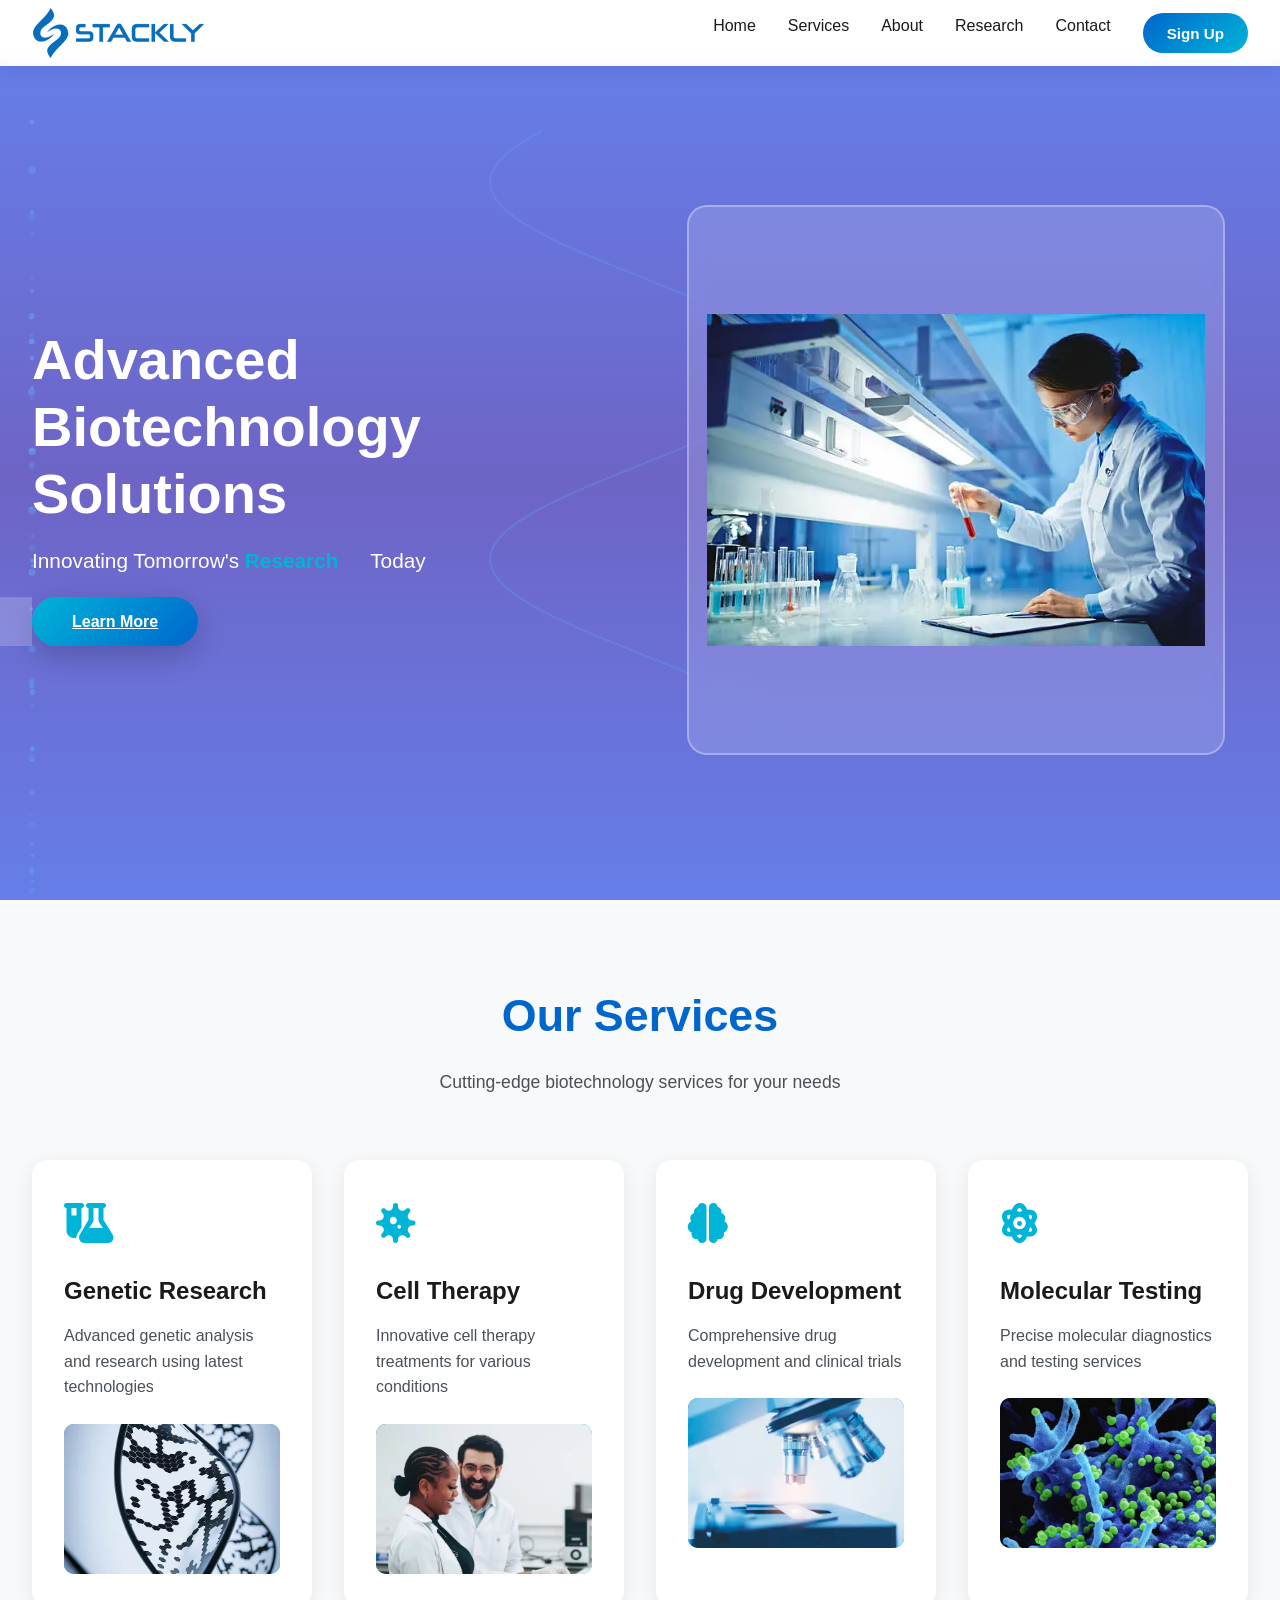
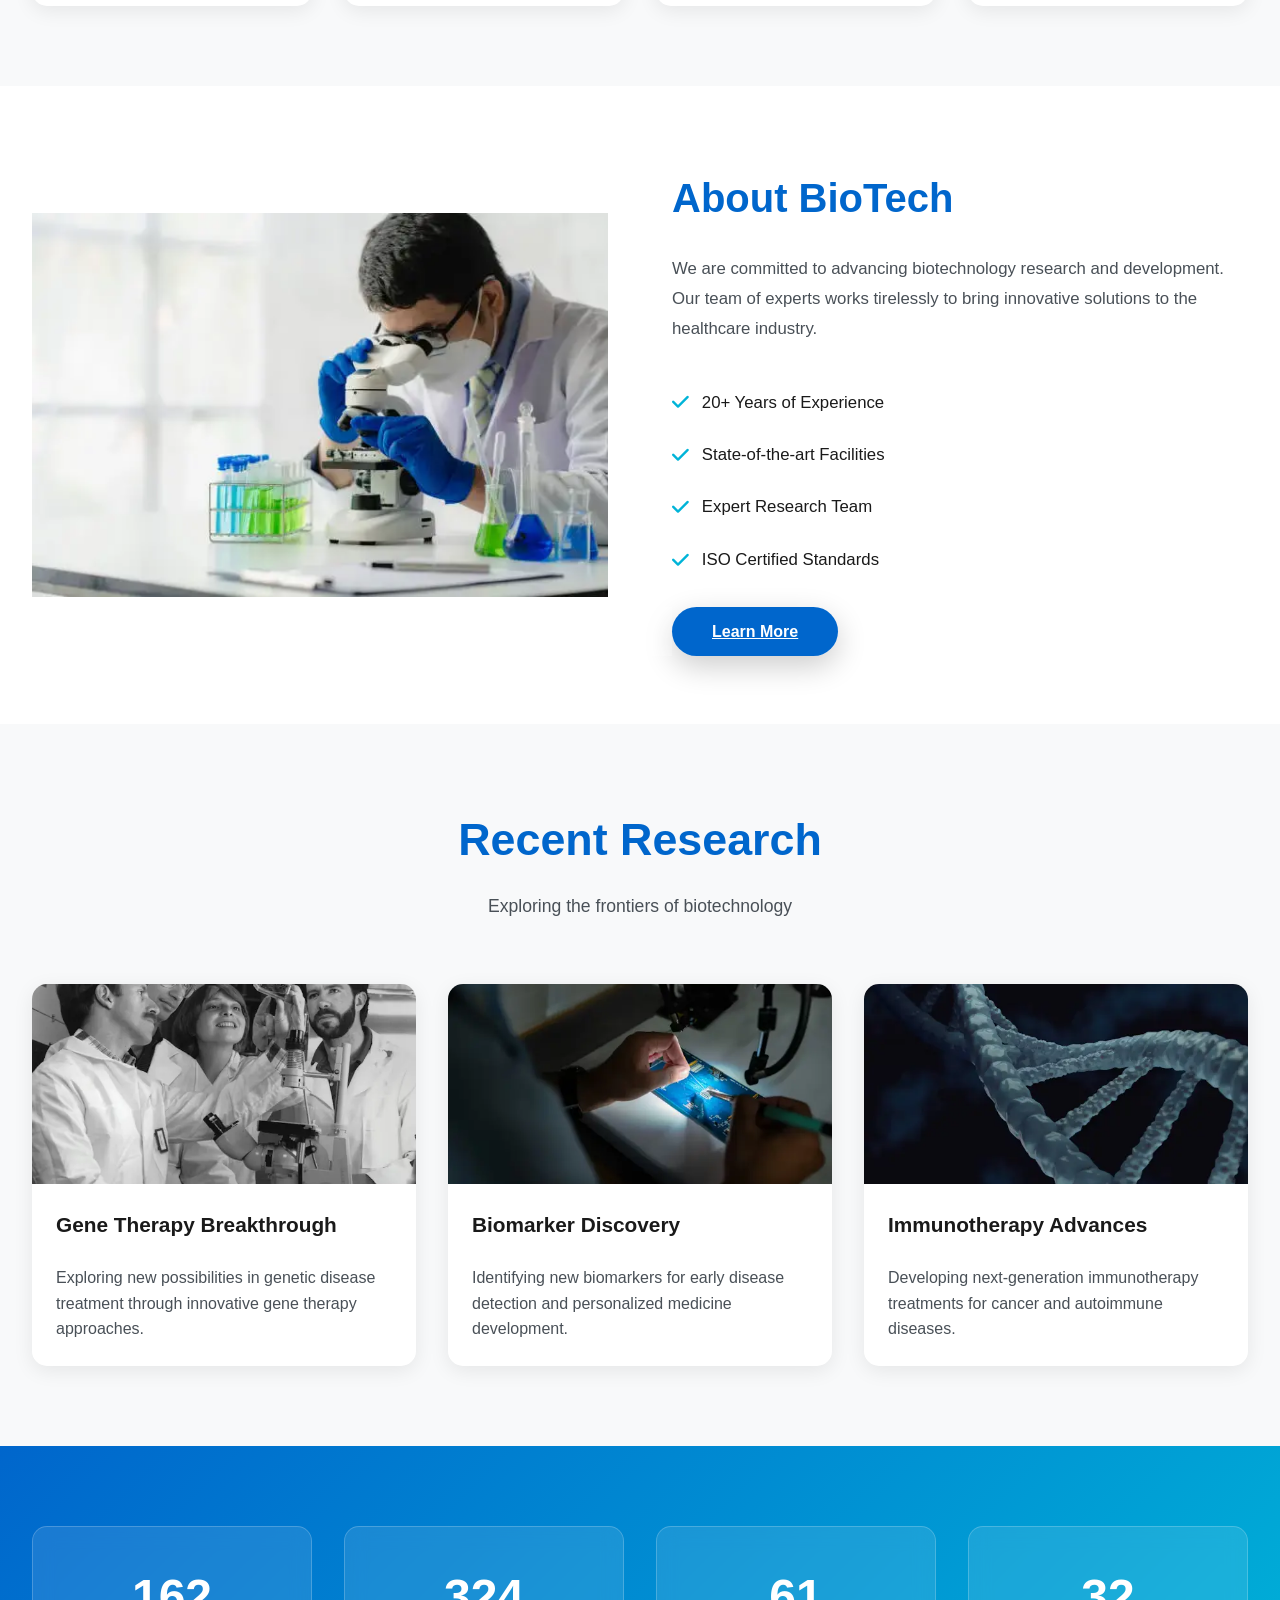
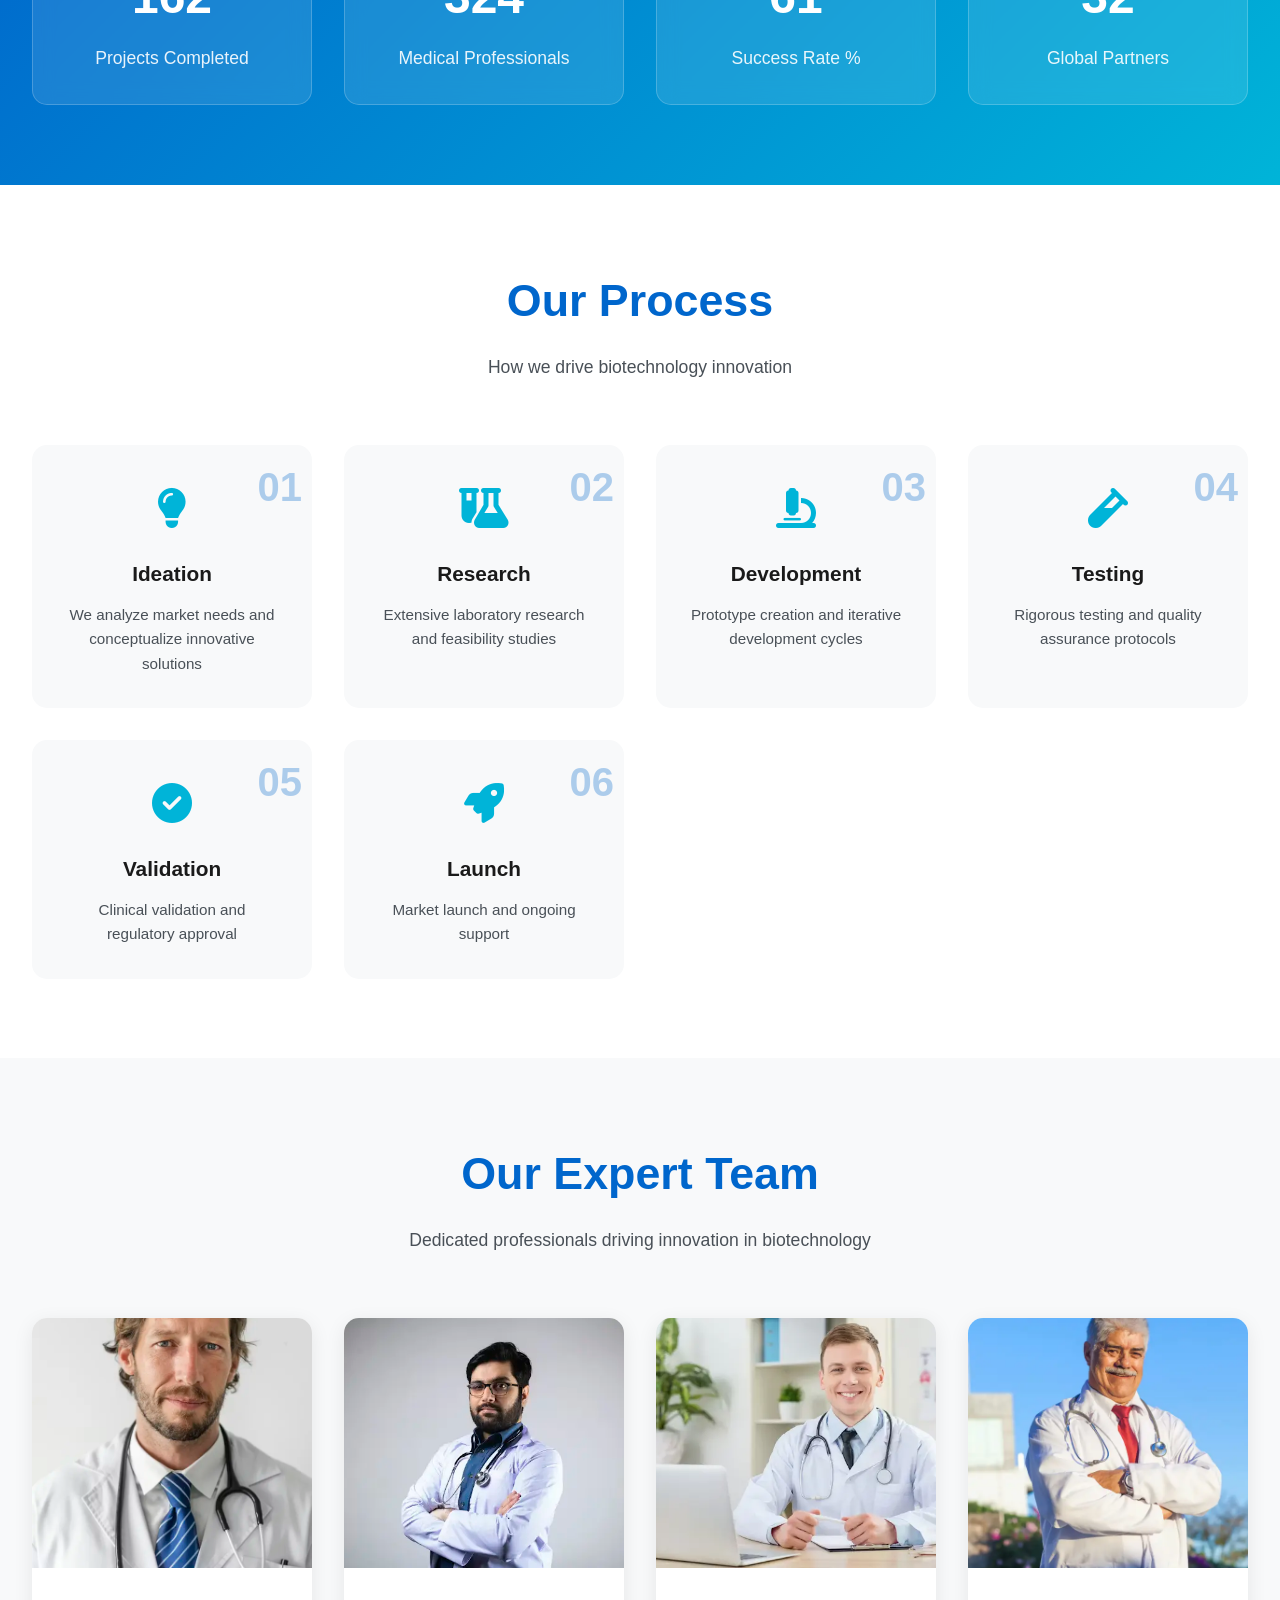
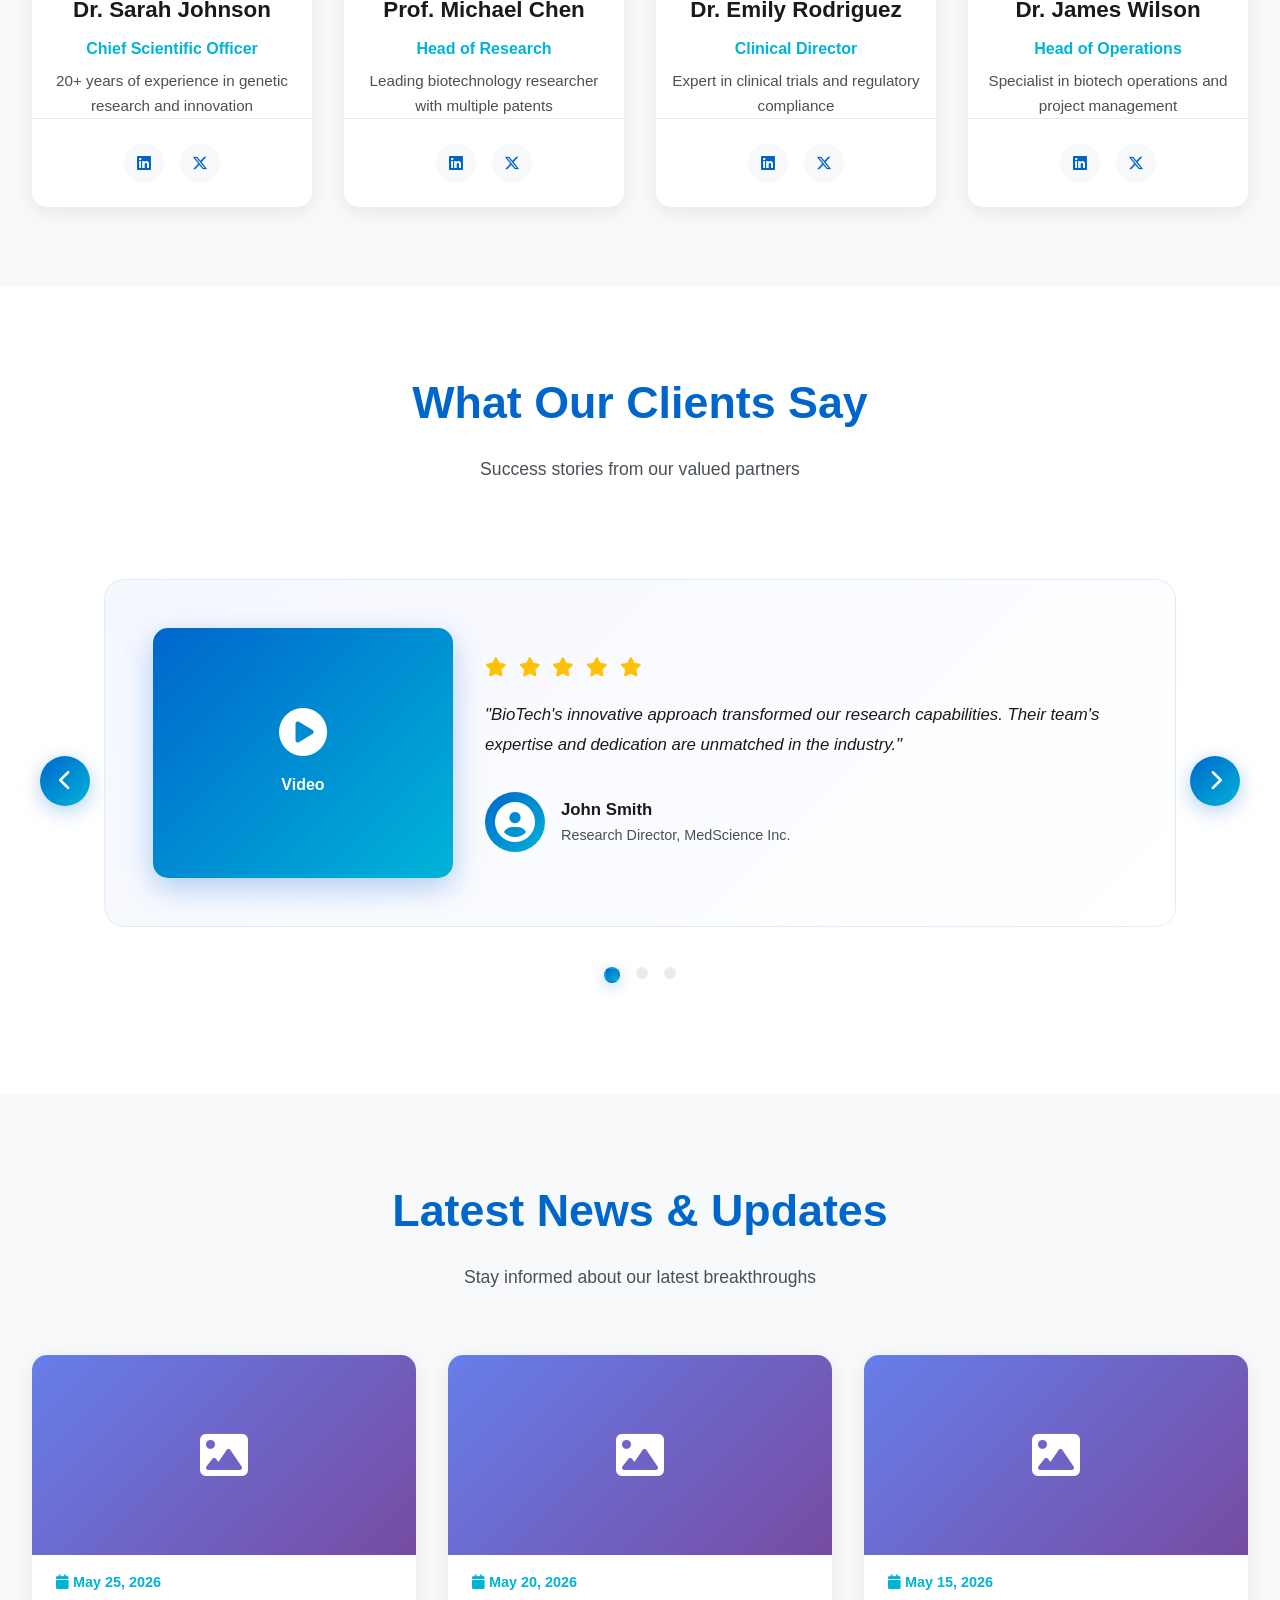
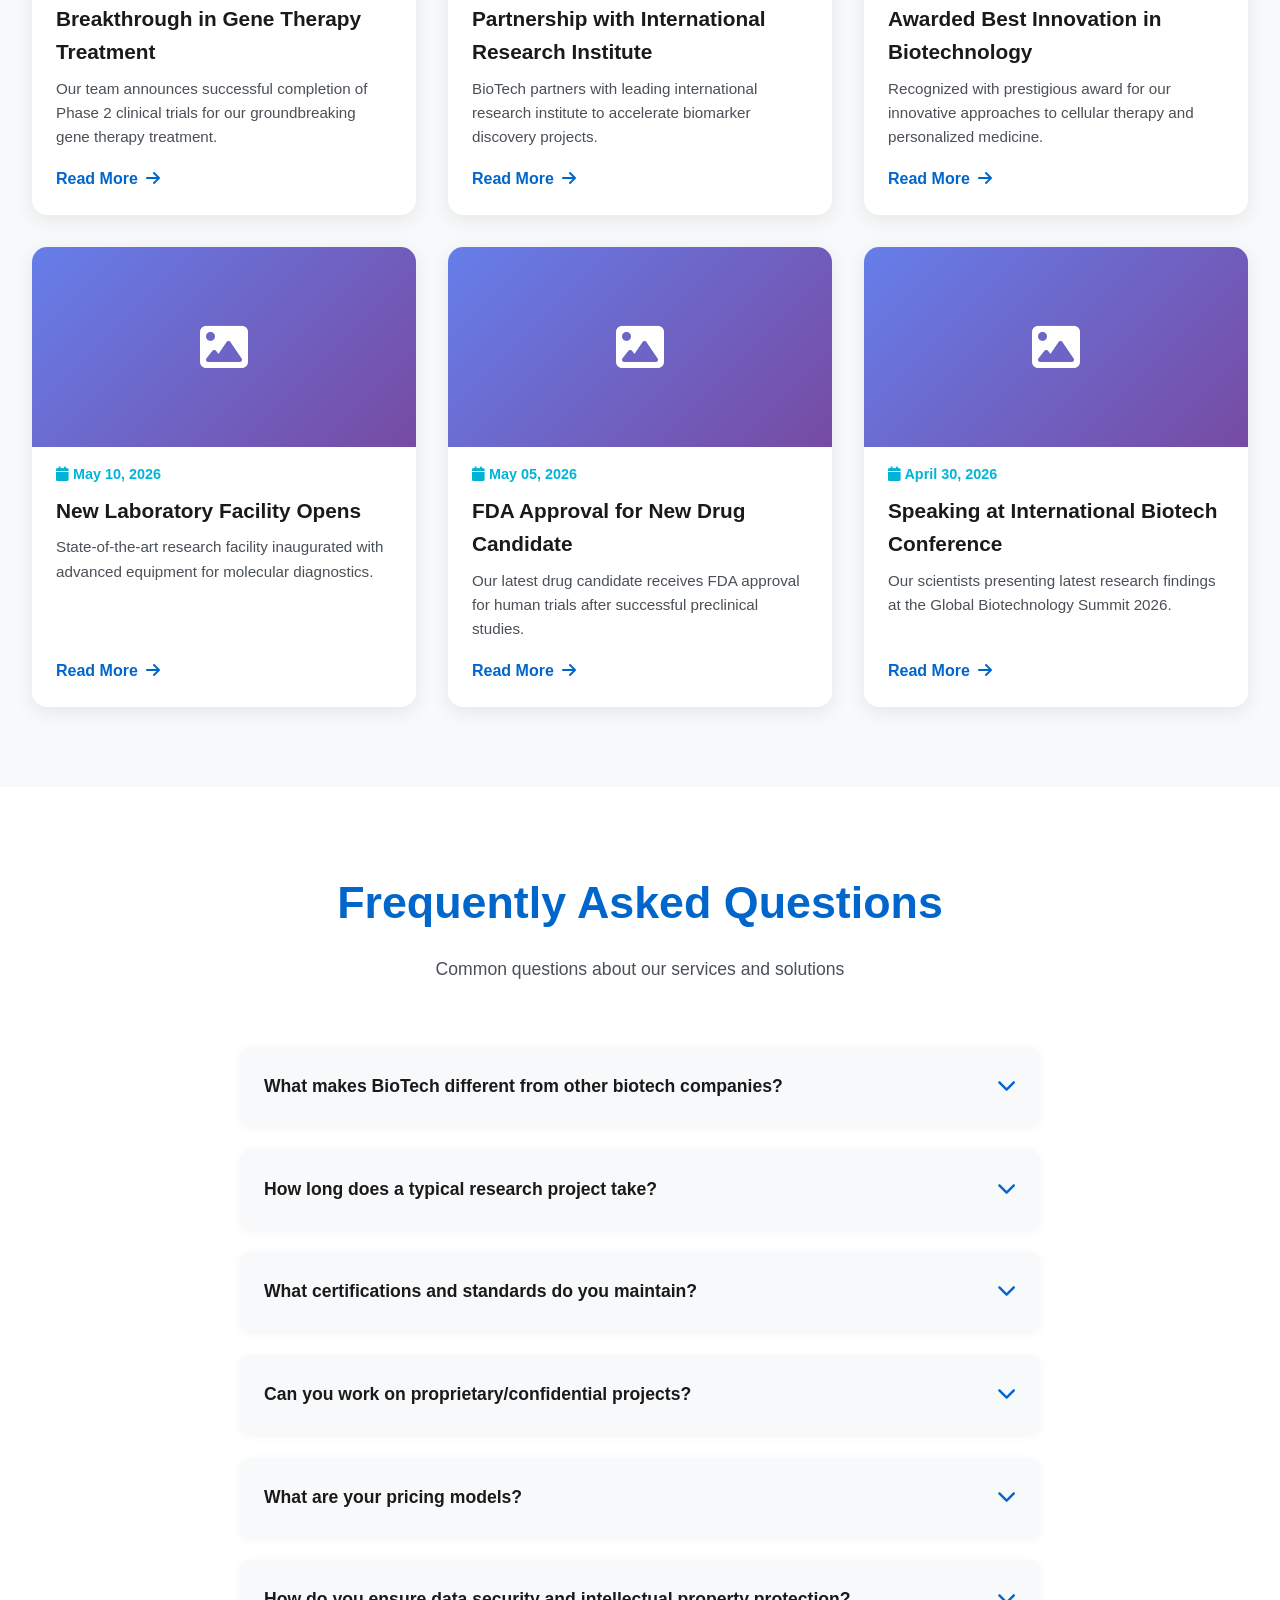
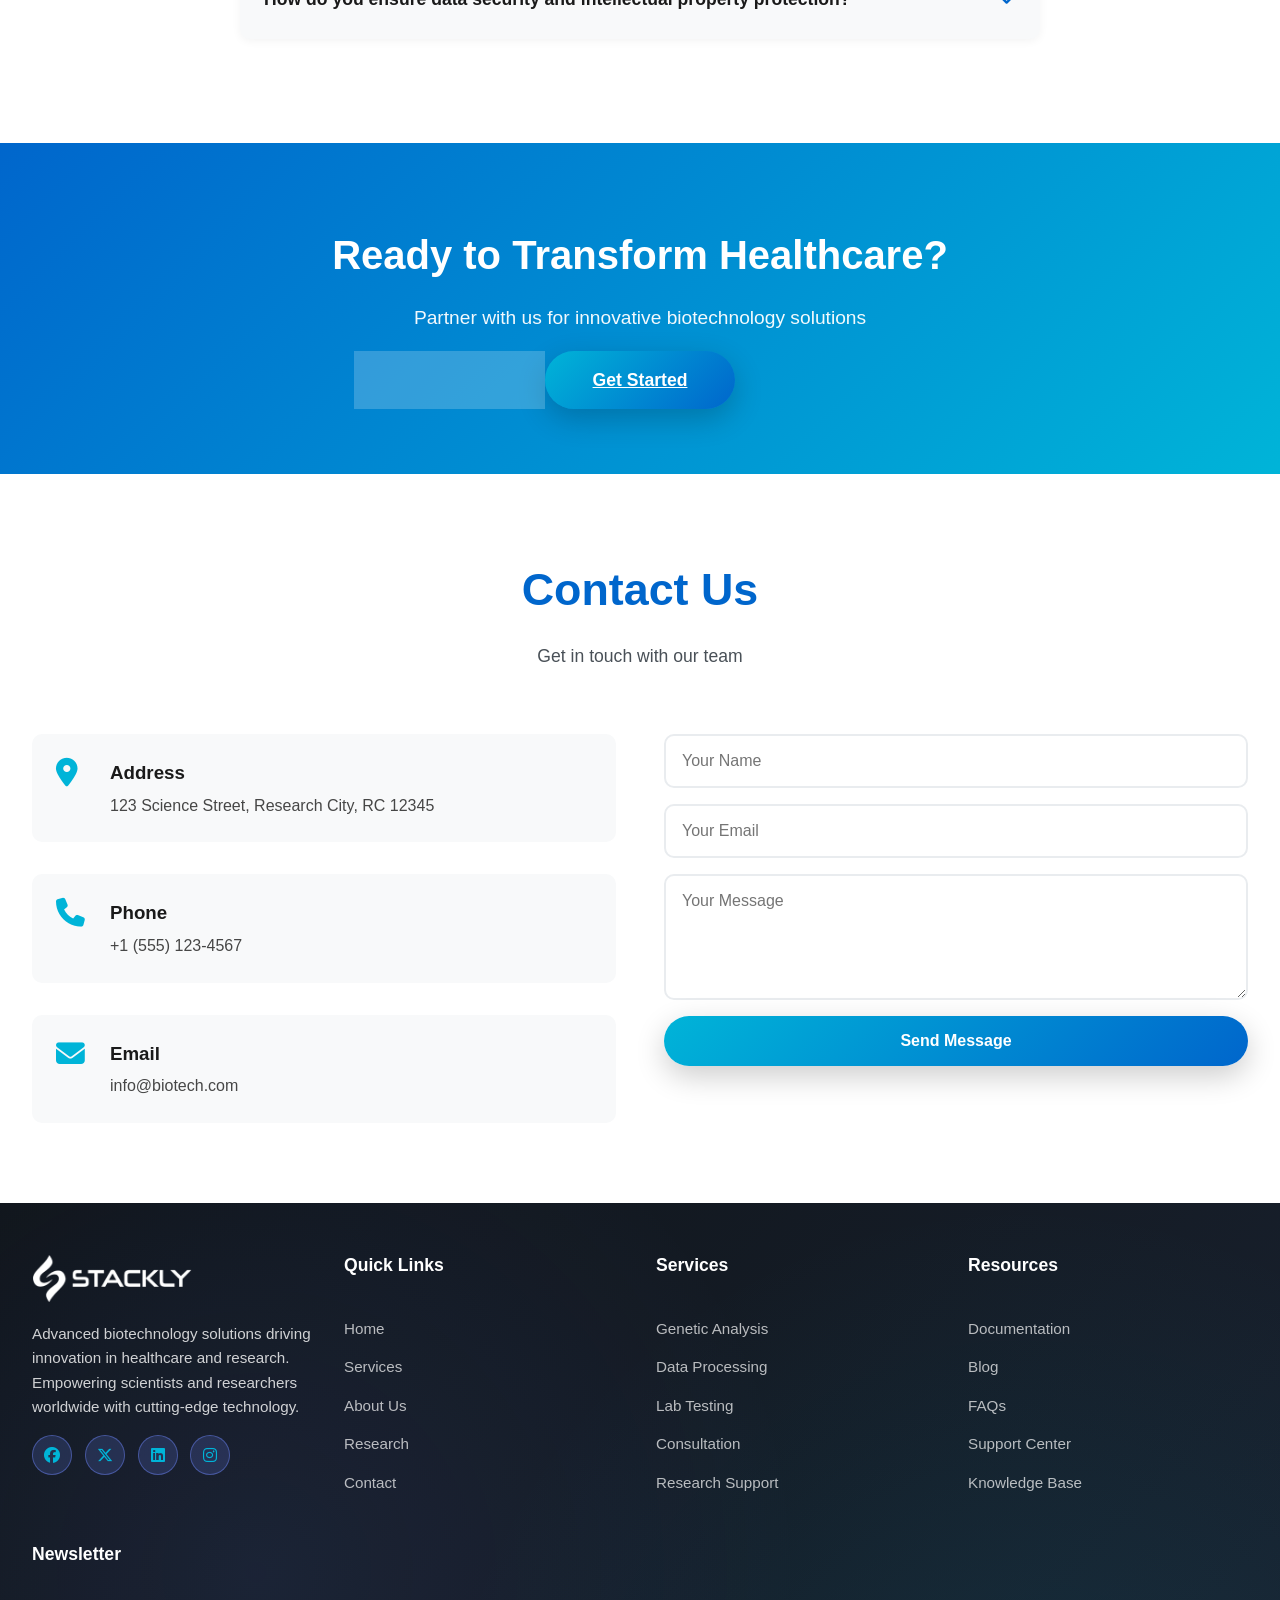
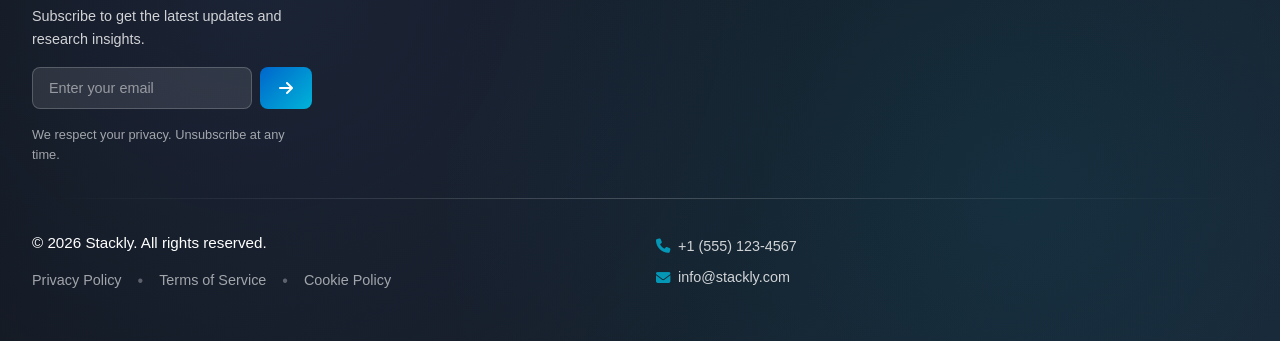
==== index.html @ 0eb7d9c2 "first commit" ====
<!DOCTYPE html>
<html lang="en">
<head>
    <meta charset="UTF-8">
    <meta name="viewport" content="width=device-width, initial-scale=1.0">
    <title>Stackly - Advanced Biotechnology Solutions</title>
    <link rel="stylesheet" href="https://cdnjs.cloudflare.com/ajax/libs/font-awesome/6.5.2/css/all.min.css">
    <link rel="stylesheet" href="style.css">
</head>
<body>
    <!-- Navigation Bar -->
    <nav class="navbar">
        <div class="nav-container">
            <a href="#home" class="logo-placeholder">
                <img src="logo-stackly (1).png" alt="Stackly" class="site-logo">
            </a>
            <div class="hamburger" id="hamburger">
                <span></span>
                <span></span>
                <span></span>
            </div>
            <ul class="nav-menu" id="navMenu">
                <li><a href="#home" class="nav-link">Home</a></li>
                <li><a href="#services" class="nav-link">Services</a></li>
                <li><a href="#about" class="nav-link">About</a></li>
                <li><a href="#research" class="nav-link">Research</a></li>
                <li><a href="#contact" class="nav-link">Contact</a></li>
                <li><button class="nav-signup" id="navSignupBtn">Sign Up</button></li>
            </ul>
        </div>
    </nav>

    <!-- Signup Modal -->
    <!-- Modern Signup Modal -->
    <div id="signupModal" class="modern-modal">
        <div class="modal-overlay"></div>
        <div class="modal-container">
            <button class="modal-close-btn" id="closeModal">
                <i class="fas fa-times"></i>
            </button>
            
            <div class="signup-container">
                <!-- Left Section - Branding -->
                <div class="signup-brand-section">
                    <div class="brand-content">
                        <div class="brand-icon">
                            <i class="fas fa-dna"></i>
                        </div>
                        <h1>Stackly</h1>
                        <p>Advanced Biotechnology Solutions</p>
                        <div class="feature-list">
                            <div class="feature-item">
                                <i class="fas fa-check-circle"></i>
                                <span>AI-Powered Analysis</span>
                            </div>
                            <div class="feature-item">
                                <i class="fas fa-check-circle"></i>
                                <span>Real-time Collaboration</span>
                            </div>
                            <div class="feature-item">
                                <i class="fas fa-check-circle"></i>
                                <span>24/7 Support</span>
                            </div>
                        </div>
                    </div>
                </div>

                <!-- Right Section - Form -->
                <div class="signup-form-section">
                    <div class="form-header">
                        <h2>Create Account</h2>
                        <p>Join our biotech community today</p>
                    </div>

                    <form class="modern-signup-form" id="signupForm">
                        <!-- Row 1: Name -->
                        <div class="form-row">
                            <div class="form-group">
                                <label for="fname">
                                    <i class="fas fa-user"></i>
                                    Full Name
                                </label>
                                <input type="text" id="fname" name="fname" placeholder="Dr. John Doe" required>
                                <span class="form-error" id="fname-error"></span>
                            </div>
                        </div>

                        <!-- Row 2: Company & Role -->
                        <div class="form-row">
                            <div class="form-group">
                                <label for="company">
                                    <i class="fas fa-building"></i>
                                    Company Name
                                </label>
                                <input type="text" id="company" name="company" placeholder="BioTech Inc." required>
                                <span class="form-error" id="company-error"></span>
                            </div>
                            <div class="form-group">
                                <label for="role">
                                    <i class="fas fa-briefcase"></i>
                                    Role
                                </label>
                                <select id="role" name="role" required>
                                    <option value="">Select Role</option>
                                    <option value="researcher">Researcher</option>
                                    <option value="manager">Manager</option>
                                    <option value="analyst">Analyst</option>
                                    <option value="director">Director</option>
                                    <option value="other">Other</option>
                                </select>
                            </div>
                        </div>

                        <!-- Row 3: Email & Phone -->
                        <div class="form-row">
                            <div class="form-group">
                                <label for="semail">
                                    <i class="fas fa-envelope"></i>
                                    Email Address
                                </label>
                                <input type="email" id="semail" name="semail" placeholder="john@biotech.com" required>
                                <span class="form-error" id="semail-error"></span>
                            </div>
                            <div class="form-group">
                                <label for="phone">
                                    <i class="fas fa-phone"></i>
                                    Phone
                                </label>
                                <input type="tel" id="phone" name="phone" placeholder="+1 (555) 123-4567">
                            </div>
                        </div>

                        <!-- Row 4: Password -->
                        <div class="form-row">
                            <div class="form-group">
                                <label for="spassword">
                                    <i class="fas fa-lock"></i>
                                    Password
                                </label>
                                <div class="password-input">
                                    <input type="password" id="spassword" name="spassword" placeholder="At least 8 characters" required>
                                    <button type="button" class="toggle-password" id="togglePassword1">
                                        <i class="fas fa-eye"></i>
                                    </button>
                                </div>
                                <span class="form-error" id="spassword-error"></span>
                            </div>
                        </div>

                        <!-- Row 5: Confirm Password -->
                        <div class="form-row">
                            <div class="form-group">
                                <label for="cpassword">
                                    <i class="fas fa-lock"></i>
                                    Confirm Password
                                </label>
                                <div class="password-input">
                                    <input type="password" id="cpassword" name="cpassword" placeholder="Confirm your password" required>
                                    <button type="button" class="toggle-password" id="togglePassword2">
                                        <i class="fas fa-eye"></i>
                                    </button>
                                </div>
                                <span class="form-error" id="cpassword-error"></span>
                            </div>
                        </div>

                        <!-- Checkbox: Terms -->
                        <div class="checkbox-group">
                            <label class="custom-checkbox">
                                <input type="checkbox" id="terms" name="terms" required>
                                <span class="checkbox-mark"></span>
                                <span class="checkbox-text">I agree to the <a href="#">Terms of Service</a> and <a href="#">Privacy Policy</a></span>
                            </label>
                        </div>

                        <!-- Submit Button -->
                        <button type="submit" class="submit-btn">
                            <span>Create Account</span>
                            <i class="fas fa-arrow-right"></i>
                        </button>

                        <!-- Sign In Link -->
                        <p class="signin-link">Already have an account? <a href="#" class="switch-to-signin">Sign In Here</a></p>
                    </form>
                </div>
            </div>
        </div>
    </div>

    <!-- Signin Modal -->
    <div id="signinModal" class="modern-modal">
        <div class="modal-overlay"></div>
        <div class="modal-container">
            <button class="modal-close-btn" id="closeSigninModal">
                <i class="fas fa-times"></i>
            </button>
            <div class="signup-container">
                <div class="signup-brand-section">
                    <div class="brand-content">
                        <div class="brand-icon">
                            <i class="fas fa-user-check"></i>
                        </div>
                        <h1>Stackly</h1>
                        <p>Secure access to your biotechnology dashboard</p>
                        <div class="feature-list">
                            <div class="feature-item">
                                <i class="fas fa-lock"></i>
                                <span>Fast Secure Login</span>
                            </div>
                            <div class="feature-item">
                                <i class="fas fa-shield-alt"></i>
                                <span>Encrypted Data Access</span>
                            </div>
                            <div class="feature-item">
                                <i class="fas fa-chart-line"></i>
                                <span>Real-time Research Insight</span>
                            </div>
                        </div>
                    </div>
                </div>
                <div class="signup-form-section">
                    <div class="form-header">
                        <h2>Sign In</h2>
                        <p>Welcome back! Log in to continue.</p>
                    </div>
                    <form class="modern-signup-form" id="signinForm">
                        <div class="form-row">
                            <div class="form-group">
                                <label for="signinEmail">
                                    <i class="fas fa-envelope"></i>
                                    Email Address
                                </label>
                                <input type="email" id="signinEmail" name="signinEmail" placeholder="john@biotech.com" required>
                                <span class="form-error" id="signinEmail-error"></span>
                            </div>
                        </div>
                        <div class="form-row">
                            <div class="form-group">
                                <label for="signinPassword">
                                    <i class="fas fa-lock"></i>
                                    Password
                                </label>
                                <div class="password-input">
                                    <input type="password" id="signinPassword" name="signinPassword" placeholder="Your password" required>
                                    <button type="button" class="toggle-password" id="toggleSigninPassword">
                                        <i class="fas fa-eye"></i>
                                    </button>
                                </div>
                                <span class="form-error" id="signinPassword-error"></span>
                            </div>
                        </div>
                        <button type="submit" class="submit-btn">
                            <span>Sign In</span>
                            <i class="fas fa-arrow-right"></i>
                        </button>
                        <p class="signin-link">Don't have an account? <a href="#" class="switch-to-signup">Create one</a></p>
                    </form>
                </div>
            </div>
        </div>
    </div>

    <!-- Hero Section -->
    <section id="home" class="hero">
        <!-- Canvas for Animated Background Video -->
        <canvas id="heroCanvas" class="hero-video"></canvas>
        
        <!-- Video Overlay -->
        <div class="video-overlay"></div>
        
        <div class="hero-content">
            <h1 class="hero-title">Advanced Biotechnology Solutions</h1>
            <p class="hero-subtitle">Innovating Tomorrow's <span id="changingWord">Healthcare</span> Today</p>
            <a href="404.html" class="cta-button">Learn More</a>
        </div>
        <div class="hero-image-placeholder">
            <div class="placeholder-box">
                <img id="bio_home1" src="herosection.webp" alt="Hero Section Image" class="placeholder-image">
            </div>
        </div>
    </section>

    <!-- Services Section -->
    <section id="services" class="services">
        <div class="section-header">
            <h2>Our Services</h2>
            <p>Cutting-edge biotechnology services for your needs</p>
        </div>
        <div class="services-grid">
            <div class="service-card">
                <div class="service-icon">
                    <i class="fas fa-flask-vial"></i>
                </div>
                <h3>Genetic Research</h3>
                <p>Advanced genetic analysis and research using latest technologies</p>
                <div class="service-image-placeholder">
                    <img src="2ndimg.wep.webp" alt="Genetic research" class="placeholder-image">
                </div>
            </div>
            <div class="service-card">
                <div class="service-icon">
                    <i class="fas fa-virus"></i>
                </div>
                <h3>Cell Therapy</h3>
                <p>Innovative cell therapy treatments for various conditions</p>
                <div class="service-image-placeholder">
                    <img src="3rdimg.webp" alt="Cell therapy" class="placeholder-image">
                </div>
            </div>
            <div class="service-card">
                <div class="service-icon">
                    <i class="fas fa-brain"></i>
                </div>
                <h3>Drug Development</h3>
                <p>Comprehensive drug development and clinical trials</p>
                <div class="service-image-placeholder">
                    <img src="4thimg.webp" alt="Drug development" class="placeholder-image">
                </div>
            </div>
            <div class="service-card">
                <div class="service-icon">
                    <i class="fas fa-atom"></i>
                </div>
                <h3>Molecular Testing</h3>
                <p>Precise molecular diagnostics and testing services</p>
                <div class="service-image-placeholder">
                    <img src="5thimg.webp" alt="Molecular testing" class="placeholder-image">
                </div>
            </div>
        </div>
    </section>

    <!-- About Section -->
    <section id="about" class="about">
        <div class="about-container">
            <div class="about-image-placeholder">
                <img src="1stimg.wep.webp" alt="About BioTech" class="placeholder-image">
            </div>
            <div class="about-content">
                <h2>About BioTech</h2>
                <p>We are committed to advancing biotechnology research and development. Our team of experts works tirelessly to bring innovative solutions to the healthcare industry.</p>
                <ul class="about-list">
                    <li><i class="fas fa-check"></i> 20+ Years of Experience</li>
                    <li><i class="fas fa-check"></i> State-of-the-art Facilities</li>
                    <li><i class="fas fa-check"></i> Expert Research Team</li>
                    <li><i class="fas fa-check"></i> ISO Certified Standards</li>
                </ul>
                <a href="404.html" class="cta-button secondary">Learn More</a>
            </div>
        </div>
    </section>

    <!-- Research Section -->
    <section id="research" class="research">
        <div class="section-header">
            <h2>Recent Research</h2>
            <p>Exploring the frontiers of biotechnology</p>
        </div>
        <div class="research-grid">
            <div class="research-card">
                <div class="research-image-placeholder">
                    <img src="7thimg.webp" alt="Gene therapy breakthrough" class="placeholder-image">
                </div>
                <h3>Gene Therapy Breakthrough</h3>
                <p>Exploring new possibilities in genetic disease treatment through innovative gene therapy approaches.</p>
            </div>
            <div class="research-card">
                <div class="research-image-placeholder">
                    <img src="8thimg.webp" alt="Biomarker discovery" class="placeholder-image">
                </div>
                <h3>Biomarker Discovery</h3>
                <p>Identifying new biomarkers for early disease detection and personalized medicine development.</p>
            </div>
            <div class="research-card">
                <div class="research-image-placeholder">
                    <img src="9thimg.webp" alt="Immunotherapy advances" class="placeholder-image">
                </div>
                <h3>Immunotherapy Advances</h3>
                <p>Developing next-generation immunotherapy treatments for cancer and autoimmune diseases.</p>
            </div>
        </div>
    </section>

    <!-- Statistics Section -->
    <section class="statistics">
        <div class="stats-container">
            <div class="stat-card">
                <div class="stat-number" data-target="250">0</div>
                <div class="stat-label">Projects Completed</div>
            </div>
            <div class="stat-card">
                <div class="stat-number" data-target="500">0</div>
                <div class="stat-label">Medical Professionals</div>
            </div>
            <div class="stat-card">
                <div class="stat-number" data-target="95">0</div>
                <div class="stat-label">Success Rate %</div>
            </div>
            <div class="stat-card">
                <div class="stat-number" data-target="50">0</div>
                <div class="stat-label">Global Partners</div>
            </div>
        </div>
    </section>

    <!-- Process Section -->
    <section class="process">
        <div class="section-header">
            <h2>Our Process</h2>
            <p>How we drive biotechnology innovation</p>
        </div>
        <div class="process-container">
            <div class="process-step">
                <div class="step-number">01</div>
                <div class="step-icon"><i class="fas fa-lightbulb"></i></div>
                <h3>Ideation</h3>
                <p>We analyze market needs and conceptualize innovative solutions</p>
            </div>
            <div class="process-step">
                <div class="step-number">02</div>
                <div class="step-icon"><i class="fas fa-flask-vial"></i></div>
                <h3>Research</h3>
                <p>Extensive laboratory research and feasibility studies</p>
            </div>
            <div class="process-step">
                <div class="step-number">03</div>
                <div class="step-icon"><i class="fas fa-microscope"></i></div>
                <h3>Development</h3>
                <p>Prototype creation and iterative development cycles</p>
            </div>
            <div class="process-step">
                <div class="step-number">04</div>
                <div class="step-icon"><i class="fas fa-vial"></i></div>
                <h3>Testing</h3>
                <p>Rigorous testing and quality assurance protocols</p>
            </div>
            <div class="process-step">
                <div class="step-number">05</div>
                <div class="step-icon"><i class="fas fa-check-circle"></i></div>
                <h3>Validation</h3>
                <p>Clinical validation and regulatory approval</p>
            </div>
            <div class="process-step">
                <div class="step-number">06</div>
                <div class="step-icon"><i class="fas fa-rocket"></i></div>
                <h3>Launch</h3>
                <p>Market launch and ongoing support</p>
            </div>
        </div>
    </section>

    <!-- Team Section -->
    <section class="team">
        <div class="section-header">
            <h2>Our Expert Team</h2>
            <p>Dedicated professionals driving innovation in biotechnology</p>
        </div>
        <div class="team-grid">
            <div class="team-card">
                <div class="team-image-placeholder">
                    <img src="doctor1.webp" alt="Dr. Sarah Johnson" class="team-profile-image">
                </div>
                <h3>Dr. Sarah Johnson</h3>
                <p class="position">Chief Scientific Officer</p>
                <p class="bio">20+ years of experience in genetic research and innovation</p>
                <div class="team-social">
                    <a href="#"><i class="fab fa-linkedin"></i></a>
                    <a href="#"><i class="fab fa-x-twitter"></i></a>
                </div>
            </div>
            <div class="team-card">
                <div class="team-image-placeholder">
                    <img src="doctor2.webp" alt="Prof. Michael Chen" class="team-profile-image">
                </div>
                <h3>Prof. Michael Chen</h3>
                <p class="position">Head of Research</p>
                <p class="bio">Leading biotechnology researcher with multiple patents</p>
                <div class="team-social">
                    <a href="#"><i class="fab fa-linkedin"></i></a>
                    <a href="#"><i class="fab fa-x-twitter"></i></a>
                </div>
            </div>
            <div class="team-card">
                <div class="team-image-placeholder">
                    <img src="doctor3.webp" alt="Dr. Emily Rodriguez" class="team-profile-image">
                </div>
                <h3>Dr. Emily Rodriguez</h3>
                <p class="position">Clinical Director</p>
                <p class="bio">Expert in clinical trials and regulatory compliance</p>
                <div class="team-social">
                    <a href="#"><i class="fab fa-linkedin"></i></a>
                    <a href="#"><i class="fab fa-x-twitter"></i></a>
                </div>
            </div>
            <div class="team-card">
                <div class="team-image-placeholder">
                    <img src="doctor4.webp" alt="Dr. James Wilson" class="team-profile-image">
                </div>
                <h3>Dr. James Wilson</h3>
                <p class="position">Head of Operations</p>
                <p class="bio">Specialist in biotech operations and project management</p>
                <div class="team-social">
                    <a href="#"><i class="fab fa-linkedin"></i></a>
                    <a href="#"><i class="fab fa-x-twitter"></i></a>
                </div>
            </div>
        </div>
    </section>

    <!-- Testimonials Section -->
    <section class="testimonials">
        <div class="section-header">
            <h2>What Our Clients Say</h2>
            <p>Success stories from our valued partners</p>
        </div>
        <div class="testimonial-carousel">
            <div class="carousel-container">
                <div class="testimonial-card-carousel">
                    <div class="testimonial-image-placeholder">
                        <i class="fas fa-play-circle"></i>
                        <span>Video</span>
                    </div>
                    <div class="testimonial-content">
                        <div class="stars">
                            <i class="fas fa-star"></i>
                            <i class="fas fa-star"></i>
                            <i class="fas fa-star"></i>
                            <i class="fas fa-star"></i>
                            <i class="fas fa-star"></i>
                        </div>
                        <p class="testimonial-text">"BioTech's innovative approach transformed our research capabilities. Their team's expertise and dedication are unmatched in the industry."</p>
                        <div class="testimonial-author">
                            <div class="author-image">
                                <i class="fas fa-user-circle"></i>
                            </div>
                            <div>
                                <h4>John Smith</h4>
                                <p>Research Director, MedScience Inc.</p>
                            </div>
                        </div>
                    </div>
                </div>

                <div class="testimonial-card-carousel">
                    <div class="testimonial-image-placeholder">
                        <i class="fas fa-play-circle"></i>
                        <span>Video</span>
                    </div>
                    <div class="testimonial-content">
                        <div class="stars">
                            <i class="fas fa-star"></i>
                            <i class="fas fa-star"></i>
                            <i class="fas fa-star"></i>
                            <i class="fas fa-star"></i>
                            <i class="fas fa-star"></i>
                        </div>
                        <p class="testimonial-text">"The results exceeded our expectations. Their cutting-edge technology accelerated our product development by 40% and improved our market position."</p>
                        <div class="testimonial-author">
                            <div class="author-image">
                                <i class="fas fa-user-circle"></i>
                            </div>
                            <div>
                                <h4>Lisa Anderson</h4>
                                <p>CEO, HealthTech Solutions</p>
                            </div>
                        </div>
                    </div>
                </div>

                <div class="testimonial-card-carousel">
                    <div class="testimonial-image-placeholder">
                        <i class="fas fa-play-circle"></i>
                        <span>Video</span>
                    </div>
                    <div class="testimonial-content">
                        <div class="stars">
                            <i class="fas fa-star"></i>
                            <i class="fas fa-star"></i>
                            <i class="fas fa-star"></i>
                            <i class="fas fa-star"></i>
                            <i class="fas fa-star"></i>
                        </div>
                        <p class="testimonial-text">"Outstanding partnership! Their scientists and support team made our clinical trials seamless and successful. Highly recommended for any biotech venture."</p>
                        <div class="testimonial-author">
                            <div class="author-image">
                                <i class="fas fa-user-circle"></i>
                            </div>
                            <div>
                                <h4>Dr. Robert Taylor</h4>
                                <p>Medical Director, Global Health Partners</p>
                            </div>
                        </div>
                    </div>
                </div>
            </div>

            <button class="carousel-nav prev" id="prevTestimonial">
                <i class="fas fa-chevron-left"></i>
            </button>
            <button class="carousel-nav next" id="nextTestimonial">
                <i class="fas fa-chevron-right"></i>
            </button>

            <div class="carousel-dots">
                <span class="dot active" data-index="0"></span>
                <span class="dot" data-index="1"></span>
                <span class="dot" data-index="2"></span>
            </div>
        </div>
    </section>

    <!-- News & Updates Section -->
    <section class="news">
        <div class="section-header">
            <h2>Latest News & Updates</h2>
            <p>Stay informed about our latest breakthroughs</p>
        </div>
        <div class="news-grid">
            <div class="news-card">
                <div class="news-image-placeholder">
                    <i class="fas fa-image"></i>
                </div>
                <div class="news-date"><i class="fas fa-calendar"></i> May 25, 2026</div>
                <h3>Breakthrough in Gene Therapy Treatment</h3>
                <p>Our team announces successful completion of Phase 2 clinical trials for our groundbreaking gene therapy treatment.</p>
                <a href="#" class="read-more">Read More <i class="fas fa-arrow-right"></i></a>
            </div>
            <div class="news-card">
                <div class="news-image-placeholder">
                    <i class="fas fa-image"></i>
                </div>
                <div class="news-date"><i class="fas fa-calendar"></i> May 20, 2026</div>
                <h3>Partnership with International Research Institute</h3>
                <p>BioTech partners with leading international research institute to accelerate biomarker discovery projects.</p>
                <a href="#" class="read-more">Read More <i class="fas fa-arrow-right"></i></a>
            </div>
            <div class="news-card">
                <div class="news-image-placeholder">
                    <i class="fas fa-image"></i>
                </div>
                <div class="news-date"><i class="fas fa-calendar"></i> May 15, 2026</div>
                <h3>Awarded Best Innovation in Biotechnology</h3>
                <p>Recognized with prestigious award for our innovative approaches to cellular therapy and personalized medicine.</p>
                <a href="#" class="read-more">Read More <i class="fas fa-arrow-right"></i></a>
            </div>
            <div class="news-card">
                <div class="news-image-placeholder">
                    <i class="fas fa-image"></i>
                </div>
                <div class="news-date"><i class="fas fa-calendar"></i> May 10, 2026</div>
                <h3>New Laboratory Facility Opens</h3>
                <p>State-of-the-art research facility inaugurated with advanced equipment for molecular diagnostics.</p>
                <a href="#" class="read-more">Read More <i class="fas fa-arrow-right"></i></a>
            </div>
            <div class="news-card">
                <div class="news-image-placeholder">
                    <i class="fas fa-image"></i>
                </div>
                <div class="news-date"><i class="fas fa-calendar"></i> May 05, 2026</div>
                <h3>FDA Approval for New Drug Candidate</h3>
                <p>Our latest drug candidate receives FDA approval for human trials after successful preclinical studies.</p>
                <a href="#" class="read-more">Read More <i class="fas fa-arrow-right"></i></a>
            </div>
            <div class="news-card">
                <div class="news-image-placeholder">
                    <i class="fas fa-image"></i>
                </div>
                <div class="news-date"><i class="fas fa-calendar"></i> April 30, 2026</div>
                <h3>Speaking at International Biotech Conference</h3>
                <p>Our scientists presenting latest research findings at the Global Biotechnology Summit 2026.</p>
                <a href="#" class="read-more">Read More <i class="fas fa-arrow-right"></i></a>
            </div>
        </div>
    </section>

    <!-- FAQ Section -->
    <section class="faq">
        <div class="section-header">
            <h2>Frequently Asked Questions</h2>
            <p>Common questions about our services and solutions</p>
        </div>
        <div class="faq-container">
            <div class="faq-item">
                <div class="faq-question">
                    <h3>What makes BioTech different from other biotech companies?</h3>
                    <span class="faq-icon"><i class="fas fa-chevron-down"></i></span>
                </div>
                <div class="faq-answer">
                    <p>We combine cutting-edge technology with a dedicated team of experts, ensuring innovative solutions backed by rigorous scientific research and regulatory compliance.</p>
                </div>
            </div>
            <div class="faq-item">
                <div class="faq-question">
                    <h3>How long does a typical research project take?</h3>
                    <span class="faq-icon"><i class="fas fa-chevron-down"></i></span>
                </div>
                <div class="faq-answer">
                    <p>Timeline varies based on project scope, but typically ranges from 12-36 months for comprehensive research and development with regulatory approval.</p>
                </div>
            </div>
            <div class="faq-item">
                <div class="faq-question">
                    <h3>What certifications and standards do you maintain?</h3>
                    <span class="faq-icon"><i class="fas fa-chevron-down"></i></span>
                </div>
                <div class="faq-answer">
                    <p>We maintain ISO 9001, ISO 13485, and GLP certifications. Our facilities comply with FDA regulations and international quality standards.</p>
                </div>
            </div>
            <div class="faq-item">
                <div class="faq-question">
                    <h3>Can you work on proprietary/confidential projects?</h3>
                    <span class="faq-icon"><i class="fas fa-chevron-down"></i></span>
                </div>
                <div class="faq-answer">
                    <p>Yes, we maintain strict confidentiality protocols and can execute comprehensive NDAs for all proprietary research and development work.</p>
                </div>
            </div>
            <div class="faq-item">
                <div class="faq-question">
                    <h3>What are your pricing models?</h3>
                    <span class="faq-icon"><i class="fas fa-chevron-down"></i></span>
                </div>
                <div class="faq-answer">
                    <p>We offer flexible pricing models including project-based, time-and-materials, and outcome-based arrangements tailored to your specific needs.</p>
                </div>
            </div>
            <div class="faq-item">
                <div class="faq-question">
                    <h3>How do you ensure data security and intellectual property protection?</h3>
                    <span class="faq-icon"><i class="fas fa-chevron-down"></i></span>
                </div>
                <div class="faq-answer">
                    <p>We employ industry-leading security measures, encrypted databases, and have dedicated IP protection protocols overseen by legal experts.</p>
                </div>
            </div>
        </div>
    </section>

    <!-- CTA Section -->
    <section class="cta-section">
        <div class="cta-content">
            <h2>Ready to Transform Healthcare?</h2>
            <p>Partner with us for innovative biotechnology solutions</p>
            <a href="404.html" class="cta-button large">Get Started</a>
        </div>
    </section>

    <!-- Contact Section -->
    <section id="contact" class="contact">
        <div class="section-header">
            <h2>Contact Us</h2>
            <p>Get in touch with our team</p>
        </div>
        <div class="contact-container">
            <div class="contact-info">
                <div class="contact-item">
                    <i class="fas fa-map-marker-alt"></i>
                    <div>
                        <h3>Address</h3>
                        <p>123 Science Street, Research City, RC 12345</p>
                    </div>
                </div>
                <div class="contact-item">
                    <i class="fas fa-phone"></i>
                    <div>
                        <h3>Phone</h3>
                        <p>+1 (555) 123-4567</p>
                    </div>
                </div>
                <div class="contact-item">
                    <i class="fas fa-envelope"></i>
                    <div>
                        <h3>Email</h3>
                        <p>info@biotech.com</p>
                    </div>
                </div>
            </div>
            <form class="contact-form">
                <input type="text" placeholder="Your Name" required>
                <input type="email" placeholder="Your Email" required>
                <textarea placeholder="Your Message" rows="5" required></textarea>
                <button type="submit" class="cta-button">Send Message</button>
            </form>
        </div>
    </section>

    <!-- Modern Footer -->
    <footer class="modern-footer">
        <!-- Background Animation -->
        <div class="footer-bg-animation"></div>
        
        <div class="footer-container">
            <!-- Footer Top Section -->
            <div class="footer-top">
                <!-- Company Info -->
                <div class="footer-section">
                    <div class="footer-logo">
                        <a href="#home">
                            <img src="logo-stackly (1).png" alt="Stackly" class="footer-site-logo">
                        </a>
                    </div>
                    <p class="footer-description">
                        Advanced biotechnology solutions driving innovation in healthcare and research. 
                        Empowering scientists and researchers worldwide with cutting-edge technology.
                    </p>
                    <div class="footer-socials">
                        <a href="404.html" class="social-btn" title="Facebook">
                            <i class="fab fa-facebook"></i>
                        </a>
                        <a href="404.html" class="social-btn" title="Twitter">
                            <i class="fab fa-x-twitter"></i>
                        </a>
                        <a href="404.html" class="social-btn" title="LinkedIn">
                            <i class="fab fa-linkedin"></i>
                        </a>
                        <a href="404.html" class="social-btn" title="Instagram">
                            <i class="fab fa-instagram"></i>
                        </a>
                         
                        </a>
                    </div>
                </div>

                <!-- Quick Links -->
                <div class="footer-section">
                    <h3>Quick Links</h3>
                    <ul class="footer-links">
                        <li><a href="#home">Home</a></li>
                        <li><a href="#services">Services</a></li>
                        <li><a href="#about">About Us</a></li>
                        <li><a href="#research">Research</a></li>
                        <li><a href="#contact">Contact</a></li>
                    </ul>
                </div>

                <!-- Services -->
                <div class="footer-section">
                    <h3>Services</h3>
                    <ul class="footer-links">
                        <li><a href="404.html">Genetic Analysis</a></li>
                        <li><a href="404.html">Data Processing</a></li>
                        <li><a href="404.html">Lab Testing</a></li>
                        <li><a href="404.html">Consultation</a></li>
                        <li><a href="404.html">Research Support</a></li>
                    </ul>
                </div>

                <!-- Resources -->
                <div class="footer-section">
                    <h3>Resources</h3>
                    <ul class="footer-links">
                        <li><a href="404.html">Documentation</a></li>
                        <li><a href="404.html">Blog</a></li>
                        <li><a href="404.html">FAQs</a></li>
                        <li><a href="404.html">Support Center</a></li>
                        <li><a href="404.html">Knowledge Base</a></li>
                    </ul>
                </div>

                <!-- Newsletter -->
                <div class="footer-section">
                    <h3>Newsletter</h3>
                    <p class="newsletter-desc">Subscribe to get the latest updates and research insights.</p>
                    <form class="newsletter-form">
                        <input type="email" placeholder="Enter your email" required>
                        <button type="submit" class="newsletter-btn">
                            <i class="fas fa-arrow-right"></i>
                        </button>
                    </form>
                    <p class="newsletter-notice">We respect your privacy. Unsubscribe at any time.</p>
                </div>
            </div>

            <!-- Divider -->
            <div class="footer-divider"></div>

            <!-- Footer Bottom Section -->
            <div class="footer-bottom">
                <div class="footer-bottom-left">
                    <p>&copy; 2026 Stackly. All rights reserved.</p>
                    <div class="footer-legal-links">
                        <a href="#">Privacy Policy</a>
                        <span>•</span>
                        <a href="#">Terms of Service</a>
                        <span>•</span>
                        <a href="#">Cookie Policy</a>
                    </div>
                </div>
                <div class="footer-bottom-right">
                    <div class="footer-contact">
                        <span><i class="fas fa-phone"></i> +1 (555) 123-4567</span>
                        <span><i class="fas fa-envelope"></i> info@stackly.com</span>
                    </div>
                </div>
            </div>
        </div>

        <!-- Scroll to Top Button -->
        <button class="scroll-to-top" id="scrollToTop" title="Scroll to top">
            <i class="fas fa-chevron-up"></i>
        </button>
    </footer>

    <script src="script.js"></script>
</body>
</html>
---- style.css ----
:root {
    --primary-color: #0066cc;
    --secondary-color: #00b4d8;
    --accent-color: #ff006e;
    --dark-bg: #0f1419;
    --light-bg: #f8f9fa;
    --text-dark: #1a1a1a;
    --text-light: #ffffff;
    --gray-light: #e9ecef;
    --gray-dark: #495057;
    --transition: all 0.3s cubic-bezier(0.25, 0.46, 0.45, 0.94);
}

* {
    margin: 0;
    padding: 0;
    box-sizing: border-box;
}

html {
    overflow-x: hidden;
}

body {
    font-family: 'Segoe UI', Tahoma, Geneva, Verdana, sans-serif;
    line-height: 1.6;
    color: var(--text-dark);
    background: var(--light-bg);
    overflow-x: hidden;
    position: relative;
    max-width: 100vw;
}

/* Navigation Bar */
.navbar {
    position: fixed;
    top: 0;
    width: 100%;
    background: rgba(255, 255, 255, 0.95);
    backdrop-filter: blur(10px);
    z-index: 1000;
    box-shadow: 0 2px 20px rgba(0, 0, 0, 0.1);
    transition: var(--transition);
}

.navbar.scrolled {
    background: rgba(255, 255, 255, 0.98);
    box-shadow: 0 4px 30px rgba(0, 0, 0, 0.15);
}

.nav-container {
    display: flex;
    justify-content: space-between;
    align-items: center;
    padding: 0.5rem 2rem;
    max-width: 1400px;
    margin: 0 auto;
    width: 100%;
}

.logo-placeholder {
    display: flex;
    align-items: center;
    gap: 0.5rem;
    font-size: 1.8rem;
    font-weight: 700;
    color: var(--primary-color);
    min-width: 120px;
    cursor: pointer;
    transition: var(--transition);
}

.logo-placeholder:hover {
    transform: scale(1.05);
    color: var(--secondary-color);
}

.logo-placeholder i {
    font-size: 2rem;
    animation: float 3s ease-in-out infinite;
}

.site-logo {
    height: 50px;
    width: auto;
    display: block;
    object-fit: contain;
    filter: brightness(0) saturate(100%) invert(25%) sepia(93%) saturate(4012%) hue-rotate(192deg) brightness(92%) contrast(95%);
}

@media (max-width: 768px) {
    .site-logo {
        height: 70px;
    }
}

@keyframes float {
    0%, 100% {
        transform: translateY(0);
    }
    50% {
        transform: translateY(-10px);
    }
}

.nav-menu {
    display: flex;
    list-style: none;
    gap: 2rem;
}

.nav-link {
    text-decoration: none;
    color: var(--text-dark);
    font-weight: 500;
    position: relative;
    transition: var(--transition);
    padding: 0.5rem 0;
}

.nav-link::after {
    content: '';
    position: absolute;
    bottom: 0;
    left: 0;
    width: 0;
    height: 2px;
    background: linear-gradient(90deg, var(--primary-color), var(--secondary-color));
    transition: width 0.3s ease;
}

.nav-link:hover {
    color: var(--primary-color);
}

.nav-link:hover::after {
    width: 100%;
}

.nav-signup {
    padding: 0.7rem 1.5rem;
    background-color: var(--primary-color);
    background: linear-gradient(135deg, var(--primary-color), var(--secondary-color));
    color: white;
    border: none;
    border-radius: 25px;
    font-weight: 600;
    cursor: pointer;
    transition: var(--transition);
    font-size: 0.95rem;
}

.nav-signup:hover {
    transform: translateY(-2px);
    box-shadow: 0 8px 20px rgba(0, 102, 204, 0.3);
}

.hamburger {
    display: none;
    flex-direction: column;
    cursor: pointer;
    gap: 5px;
}

.hamburger span {
    width: 25px;
    height: 3px;
    background: var(--text-dark);
    border-radius: 3px;
    transition: var(--transition);
}

.hamburger.active span:nth-child(1) {
    transform: rotate(45deg) translate(10px, 10px);
}

.hamburger.active span:nth-child(2) {
    opacity: 0;
}

.hamburger.active span:nth-child(3) {
    transform: rotate(-45deg) translate(7px, -7px);
}

/* Hero Section */
.hero {
    margin-top: 60px;
    min-height: calc(100vh - 60px);
    display: flex;
    align-items: center;
    justify-content: space-between;
    padding: 4rem 2rem;
    background: linear-gradient(135deg, #667eea 0%, #764ba2 100%);
    color: white;
    gap: 3rem;
    animation: fadeIn 0.8s ease-out;
    position: relative;
    overflow: hidden;
}

/* Hero Video Background */
.hero-video {
    position: absolute;
    top: 0;
    left: 0;
    width: 100%;
    height: 100%;
    object-fit: cover;
    z-index: 1;
    display: block;
}

/* Video Overlay */
.video-overlay {
    position: absolute;
    top: 0;
    left: 0;
    width: 100%;
    height: 100%;
    background: rgba(102, 126, 234, 0.5);
    z-index: 1;
}

@keyframes fadeIn {
    from {
        opacity: 0;
        transform: translateY(20px);
    }
    to {
        opacity: 1;
        transform: translateY(0);
    }
}

.hero-content {
    flex: 1;
    z-index: 2;
    position: relative;
}

.hero-title {
    font-size: 3.5rem;
    margin-bottom: 1rem;
    font-weight: 800;
    line-height: 1.2;
    animation: slideInLeft 0.8s ease-out;
}

@keyframes slideInLeft {
    from {
        opacity: 0;
        transform: translateX(-50px);
    }
    to {
        opacity: 1;
        transform: translateX(0);
    }
}

.hero-subtitle {
    font-size: 1.3rem;
    margin-bottom: 2rem;
    opacity: 0.95;
    animation: slideInLeft 0.8s ease-out 0.2s both;
}

#changingWord {
    color: #00b4d8;
    font-weight: bold;
    display: inline-block;
    min-width: 120px;
    transition: opacity 0.15s ease-in-out;
}

.hero-image-placeholder {
    flex: 1;
    display: flex;
    align-items: center;
    justify-content: center;
    animation: slideInRight 0.8s ease-out;
    position: relative;
    z-index: 2;
}

@keyframes slideInRight {
    from {
        opacity: 0;
        transform: translateX(50px);
    }
    to {
        opacity: 1;
        transform: translateX(0);
    }
}

.placeholder-box {
    width: 100%;
    aspect-ratio: 1;
    background: rgba(255, 255, 255, 0.15);
    border: 2px solid rgba(255, 255, 255, 0.3);
    border-radius: 20px;
    display: flex;
    flex-direction: column;
    align-items: center;
    justify-content: center;
    backdrop-filter: blur(10px);
    transition: var(--transition);
    cursor: pointer;
}

.placeholder-box:hover {
    background: rgba(255, 255, 255, 0.25);
    transform: scale(1.05);
    box-shadow: 0 10px 40px rgba(0, 0, 0, 0.2);
}

.placeholder-box i {
    font-size: 4rem;
    margin-bottom: 1rem;
    opacity: 0.8;
}

.placeholder-box p {
    font-size: 1.1rem;
    opacity: 0.8;
}

.placeholder-image {
    width: 100%;
    height: 100%;
    object-fit: cover;
    display: block;
    border-radius: inherit;
}

/* Hero-specific image adjustments to avoid cropping */
.hero-image-placeholder .placeholder-box {
    width: 92%;
    max-width: 720px;
    height: 550px;
    display: flex;
    align-items: center;
    justify-content: center;
    overflow: hidden;
    padding: 18px;
    box-sizing: border-box;
}

.hero-image-placeholder .placeholder-image {
    width: 100%;
    height: 100%;
    object-fit: contain; /* show full image without cropping */
    object-position: center;
    border-radius: 20px;
    display: block;
    background: transparent;
}

/* hide placeholder icon/text when an actual image is present */
.placeholder-box img ~ i,
.placeholder-box img ~ p {
    display: none;
}

.service-image-placeholder .placeholder-image,
.about-image-placeholder .placeholder-image,
.research-image-placeholder .placeholder-image,
.news-image-placeholder .placeholder-image,
.team-image-placeholder .placeholder-image,
.testimonial-image-placeholder .placeholder-image {
    width: 100%;
    height: 100%;
    object-fit: cover;
    display: block;
    border-radius: inherit;
}

/* CTA Button */
.cta-button {
    padding: 1rem 2.5rem;
    font-size: 1rem;
    font-weight: 600;
    border: none;
    border-radius: 50px;
    background: linear-gradient(135deg, var(--secondary-color), var(--primary-color));
    color: white;
    cursor: pointer;
    transition: var(--transition);
    box-shadow: 0 10px 30px rgba(0, 0, 0, 0.2);
    position: relative;
    overflow: hidden;
}

.cta-button::before {
    content: '';
    position: absolute;
    top: 0;
    left: -100%;
    width: 100%;
    height: 100%;
    background: rgba(255, 255, 255, 0.2);
    transition: var(--transition);
}

.cta-button:hover::before {
    left: 100%;
}

.cta-button:hover {
    transform: translateY(-3px);
    box-shadow: 0 15px 40px rgba(0, 0, 0, 0.3);
}

.cta-button.secondary {
    background: var(--primary-color);
    color: white;
}

.cta-button.large {
    padding: 1.2rem 3rem;
    font-size: 1.1rem;
}

/* Services Section */
.services {
    padding: 5rem 2rem;
    background: var(--light-bg);
}

.section-header {
    text-align: center;
    margin-bottom: 4rem;
    animation: fadeIn 0.8s ease-out;
}

.section-header h2 {
    font-size: 2.8rem;
    margin-bottom: 1rem;
    color: var(--primary-color);
    font-weight: 800;
}

.section-header p {
    font-size: 1.1rem;
    color: var(--gray-dark);
}

.services-grid {
    display: grid;
    grid-template-columns: repeat(auto-fit, minmax(250px, 1fr));
    gap: 2rem;
    max-width: 1400px;
    margin: 0 auto;
}

.service-card {
    background: white;
    padding: 2rem;
    border-radius: 15px;
    box-shadow: 0 5px 20px rgba(0, 0, 0, 0.08);
    transition: var(--transition);
    cursor: pointer;
    animation: fadeIn 0.8s ease-out;
}

.service-card:hover {
    transform: translateY(-15px);
    box-shadow: 0 20px 50px rgba(0, 0, 0, 0.15);
}

.service-icon {
    font-size: 2.5rem;
    color: var(--secondary-color);
    margin-bottom: 1rem;
    transition: var(--transition);
}

.service-card:hover .service-icon {
    transform: scale(1.2) rotate(10deg);
    color: var(--primary-color);
}

.service-card h3 {
    font-size: 1.5rem;
    margin-bottom: 0.8rem;
    color: var(--text-dark);
}

.service-card p {
    color: var(--gray-dark);
    line-height: 1.6;
    margin-bottom: 1.5rem;
}

.service-image-placeholder {
    width: 100%;
    height: 150px;
    background: linear-gradient(135deg, var(--primary-color), var(--secondary-color));
    border-radius: 10px;
    display: flex;
    align-items: center;
    justify-content: center;
    color: white;
    font-size: 2rem;
    transition: var(--transition);
}

.service-card:hover .service-image-placeholder {
    transform: scale(1.05);
    box-shadow: 0 10px 30px rgba(0, 102, 204, 0.3);
}

/* About Section */
.about {
    padding: 5rem 2rem;
    background: white;
}

.about-container {
    display: flex;
    align-items: center;
    gap: 4rem;
    max-width: 1400px;
    margin: 0 auto;
    animation: fadeIn 0.8s ease-out;
}

.about-image-placeholder {
    flex: 1;
    min-height: 400px;
    display: flex;
    align-items: center;
    justify-content: center;
}

.about-image-placeholder .placeholder-box {
    width: 100%;
    height: 100%;
    background: linear-gradient(135deg, var(--primary-color), var(--secondary-color));
    border: none;
    color: white;
}

.about-content {
    flex: 1;
    animation: slideInRight 0.8s ease-out;
}

.about-content h2 {
    font-size: 2.5rem;
    margin-bottom: 1.5rem;
    color: var(--primary-color);
    font-weight: 800;
}

.about-content p {
    font-size: 1.05rem;
    color: var(--gray-dark);
    line-height: 1.8;
    margin-bottom: 1.5rem;
}

.about-list {
    list-style: none;
    margin: 2rem 0;
}

.about-list li {
    padding: 0.8rem 0;
    font-size: 1.05rem;
    color: var(--text-dark);
    display: flex;
    align-items: center;
    gap: 0.8rem;
    transition: var(--transition);
}

.about-list li i {
    color: var(--secondary-color);
    font-size: 1.2rem;
}

.about-list li:hover {
    transform: translateX(10px);
}

/* Research Section */
.research {
    padding: 5rem 2rem;
    background: var(--light-bg);
}

.research-grid {
    display: grid;
    grid-template-columns: repeat(auto-fit, minmax(280px, 1fr));
    gap: 2rem;
    max-width: 1400px;
    margin: 0 auto;
}

.research-card {
    background: white;
    border-radius: 15px;
    overflow: hidden;
    box-shadow: 0 5px 20px rgba(0, 0, 0, 0.08);
    transition: var(--transition);
    cursor: pointer;
    animation: fadeIn 0.8s ease-out;
}

.research-card:hover {
    transform: translateY(-15px);
    box-shadow: 0 20px 50px rgba(0, 0, 0, 0.15);
}

.research-image-placeholder {
    width: 100%;
    height: 200px;
    background: linear-gradient(135deg, #667eea, #764ba2);
    display: flex;
    align-items: center;
    justify-content: center;
    color: white;
    font-size: 3rem;
    transition: var(--transition);
}

.research-card:hover .research-image-placeholder {
    transform: scale(1.1);
}

.research-card h3 {
    font-size: 1.3rem;
    margin: 1.5rem;
    color: var(--text-dark);
    font-weight: 700;
}

.research-card p {
    margin: 0 1.5rem 1.5rem;
    color: var(--gray-dark);
    line-height: 1.6;
}

/* CTA Section */
.cta-section {
    padding: 5rem 2rem;
    background: linear-gradient(135deg, var(--primary-color), var(--secondary-color));
    color: white;
    text-align: center;
    animation: fadeIn 0.8s ease-out;
}

.cta-content h2 {
    font-size: 2.5rem;
    margin-bottom: 1rem;
    font-weight: 800;
}

.cta-content p {
    font-size: 1.2rem;
    margin-bottom: 2rem;
    opacity: 0.95;
}

/* Contact Section */
.contact {
    padding: 5rem 2rem;
    background: white;
}

.contact-container {
    max-width: 1400px;
    margin: 0 auto;
    display: grid;
    grid-template-columns: 1fr 1fr;
    gap: 3rem;
    animation: fadeIn 0.8s ease-out;
}

.contact-info {
    display: flex;
    flex-direction: column;
    gap: 2rem;
}

.contact-item {
    display: flex;
    gap: 1.5rem;
    padding: 1.5rem;
    background: var(--light-bg);
    border-radius: 10px;
    transition: var(--transition);
}

.contact-item:hover {
    background: linear-gradient(135deg, var(--primary-color), var(--secondary-color));
    color: white;
    transform: translateX(10px);
}

.contact-item i {
    font-size: 1.8rem;
    color: var(--secondary-color);
    min-width: 30px;
}

.contact-item:hover i {
    color: white;
}

.contact-item h3 {
    font-weight: 700;
    margin-bottom: 0.3rem;
}

.contact-item p {
    opacity: 0.8;
}

.contact-form {
    display: flex;
    flex-direction: column;
    gap: 1rem;
}

.contact-form input,
.contact-form textarea {
    padding: 1rem;
    border: 2px solid var(--gray-light);
    border-radius: 10px;
    font-family: inherit;
    font-size: 1rem;
    transition: var(--transition);
}

.contact-form input:focus,
.contact-form textarea:focus {
    outline: none;
    border-color: var(--primary-color);
    box-shadow: 0 0 0 3px rgba(0, 102, 204, 0.1);
}

.contact-form textarea {
    resize: vertical;
    min-height: 120px;
}

/* Modern Footer */
.modern-footer {
    background: linear-gradient(135deg, #0f1419 0%, #1a2332 100%);
    color: white;
    position: relative;
    overflow: hidden;
}

.footer-bg-animation {
    position: absolute;
    top: 0;
    left: 0;
    width: 100%;
    height: 100%;
    background: radial-gradient(circle at 20% 50%, rgba(102, 126, 234, 0.1) 0%, transparent 50%),
                radial-gradient(circle at 80% 80%, rgba(0, 180, 216, 0.1) 0%, transparent 50%);
    animation: gradientShift 15s ease-in-out infinite;
    pointer-events: none;
}

@keyframes gradientShift {
    0%, 100% {
        opacity: 1;
    }
    50% {
        opacity: 0.7;
    }
}

.footer-container {
    max-width: 1400px;
    margin: 0 auto;
    padding: 3rem 2rem;
    position: relative;
    z-index: 1;
}

.footer-top {
    display: grid;
    grid-template-columns: repeat(auto-fit, minmax(240px, 1fr));
    gap: 2rem;
    margin-bottom: 2rem;
}

.footer-section {
    animation: fadeInUp 0.8s ease-out;
}

.footer-section:nth-child(1) {
    animation-delay: 0.1s;
}

.footer-section:nth-child(2) {
    animation-delay: 0.2s;
}

.footer-section:nth-child(3) {
    animation-delay: 0.3s;
}

.footer-section:nth-child(4) {
    animation-delay: 0.4s;
}

.footer-section:nth-child(5) {
    animation-delay: 0.5s;
}

.footer-logo {
    display: flex;
    align-items: center;
    justify-content: flex-start;
    gap: 0.8rem;
    margin-bottom: 1rem;
    font-size: 1.8rem;
    font-weight: 800;
    height: auto;
}

.footer-logo i {
    color: white;
    font-size: 2rem;
    animation: float 3s ease-in-out infinite;
}

.footer-logo h2 {
    margin: 0;
    color: white;
}

.footer-site-logo {
    height: 55px;
    width: auto;
    max-width: 160px;
    display: block;
    object-fit: contain;
    object-position: left center;
    filter: brightness(0) invert(1);
    flex-shrink: 0;
}

.footer-description {
    font-size: 0.95rem;
    opacity: 0.8;
    line-height: 1.6;
    margin-bottom: 1rem;
    transition: var(--transition);
}

.footer-section:hover .footer-description {
    opacity: 1;
}

.footer-socials {
    display: flex;
    gap: 0.8rem;
    flex-wrap: wrap;
}

.social-btn {
    width: 40px;
    height: 40px;
    display: flex;
    align-items: center;
    justify-content: center;
    background: rgba(102, 126, 234, 0.2);
    border: 1px solid rgba(102, 126, 234, 0.5);
    border-radius: 50%;
    color: var(--secondary-color);
    text-decoration: none;
    transition: var(--transition);
    font-size: 1rem;
}

.social-btn:hover {
    background: linear-gradient(135deg, var(--primary-color), var(--secondary-color));
    border-color: var(--secondary-color);
    color: white;
    transform: translateY(-5px) scale(1.1);
    box-shadow: 0 10px 30px rgba(0, 102, 204, 0.3);
}

.footer-section h3 {
    font-size: 1.1rem;
    margin: 0 0 1.5rem 0;
    font-weight: 700;
    position: relative;
    padding-bottom: 0.8rem;
}

.footer-section h3::after {
    content: '';
    position: absolute;
    bottom: 0;
    left: 0;
    width: 0;
    height: 2px;
    background: linear-gradient(90deg, var(--secondary-color), var(--primary-color));
    transition: width 0.4s ease-out;
}

.footer-section:hover h3::after {
    width: 40px;
}

.footer-links {
    list-style: none;
    padding: 0;
    margin: 0;
}

.footer-links li {
    margin-bottom: 0.8rem;
}

.footer-links a {
    color: rgba(255, 255, 255, 0.7);
    text-decoration: none;
    transition: var(--transition);
    font-size: 0.95rem;
    display: inline-block;
}

.footer-links a:hover {
    color: var(--secondary-color);
    transform: translateX(5px);
}

.newsletter-desc {
    font-size: 0.9rem;
    opacity: 0.8;
    margin-bottom: 1rem;
}

.newsletter-form {
    display: flex;
    gap: 0.5rem;
    margin-bottom: 1rem;
    animation: slideIn 0.6s ease-out;
}

@keyframes slideIn {
    from {
        opacity: 0;
        transform: translateX(-20px);
    }
    to {
        opacity: 1;
        transform: translateX(0);
    }
}

.newsletter-form input {
    flex: 1;
    padding: 0.75rem 1rem;
    border: 1px solid rgba(255, 255, 255, 0.2);
    border-radius: 8px;
    background: rgba(255, 255, 255, 0.1);
    color: white;
    font-size: 0.9rem;
    transition: var(--transition);
}

.newsletter-form input::placeholder {
    color: rgba(255, 255, 255, 0.5);
}

.newsletter-form input:focus {
    outline: none;
    background: rgba(255, 255, 255, 0.15);
    border-color: var(--secondary-color);
    box-shadow: 0 0 0 3px rgba(0, 180, 216, 0.1);
}

.newsletter-btn {
    padding: 0.75rem 1.2rem;
    background: linear-gradient(135deg, var(--primary-color), var(--secondary-color));
    border: none;
    border-radius: 8px;
    color: white;
    cursor: pointer;
    font-size: 1rem;
    transition: var(--transition);
    display: flex;
    align-items: center;
    justify-content: center;
}

.newsletter-btn:hover {
    transform: translateY(-3px);
    box-shadow: 0 10px 30px rgba(0, 102, 204, 0.3);
}

.newsletter-btn:active {
    transform: translateY(-1px);
}

.newsletter-notice {
    font-size: 0.8rem;
    opacity: 0.6;
    margin: 0;
}

.newsletter-notice.success {
    color: #2ecc71;
    opacity: 1;
    font-weight: 700;
    transition: color 0.25s ease, opacity 0.25s ease;
}

.newsletter-notice.error {
    color: #ff006e;
    opacity: 1;
    font-weight: 700;
    transition: color 0.25s ease, opacity 0.25s ease;
}

.footer-divider {
    height: 1px;
    background: linear-gradient(90deg, transparent, rgba(255, 255, 255, 0.2), transparent);
    margin: 2rem 0;
    animation: expandWidth 0.8s ease-out;
}

@keyframes expandWidth {
    from {
        width: 0;
        opacity: 0;
    }
    to {
        width: 100%;
        opacity: 1;
    }
}

.footer-bottom {
    display: flex;
    justify-content: space-between;
    align-items: center;
    flex-wrap: wrap;
    gap: 2rem;
    animation: fadeInUp 0.8s ease-out 0.6s both;
}

.footer-bottom-left {
    flex: 1;
}

.footer-bottom-left p {
    margin: 0 0 0.8rem 0;
    font-size: 0.95rem;
}

.footer-legal-links {
    display: flex;
    gap: 1rem;
    flex-wrap: wrap;
    align-items: center;
}

.footer-legal-links a {
    color: rgba(255, 255, 255, 0.6);
    text-decoration: none;
    font-size: 0.9rem;
    transition: var(--transition);
}

.footer-legal-links a:hover {
    color: var(--secondary-color);
}

.footer-legal-links span {
    color: rgba(255, 255, 255, 0.3);
}

.footer-bottom-right {
    flex: 1;
    text-align: right;
}

.footer-contact {
    display: flex;
    flex-direction: column;
    gap: 0.5rem;
    font-size: 0.9rem;
    opacity: 0.8;
}

.footer-contact span {
    display: inline-flex;
    align-items: center;
    gap: 0.5rem;
    transition: var(--transition);
}

.footer-contact span:hover {
    opacity: 1;
    color: var(--secondary-color);
}

.footer-contact i {
    color: var(--secondary-color);
}

/* Scroll to Top Button */
.scroll-to-top {
    position: fixed;
    bottom: 2rem;
    right: 2rem;
    width: 50px;
    height: 50px;
    background: linear-gradient(135deg, var(--primary-color), var(--secondary-color));
    border: none;
    border-radius: 50%;
    color: white;
    cursor: pointer;
    font-size: 1.2rem;
    display: none;
    align-items: center;
    justify-content: center;
    box-shadow: 0 10px 30px rgba(0, 102, 204, 0.3);
    transition: var(--transition);
    z-index: 999;
}

.scroll-to-top.show {
    display: flex;
    animation: popIn 0.3s ease-out;
}

@keyframes popIn {
    from {
        opacity: 0;
        transform: scale(0);
    }
    to {
        opacity: 1;
        transform: scale(1);
    }
}

.scroll-to-top:hover {
    transform: translateY(-5px) scale(1.1);
    box-shadow: 0 15px 40px rgba(0, 102, 204, 0.4);
}

.scroll-to-top:active {
    transform: translateY(-2px) scale(1);
}

/* Mobile Responsive */
@media (max-width: 768px) {
    .footer-container {
        padding: 2rem 1rem;
    }

    .footer-top {
        grid-template-columns: 1fr;
        gap: 2rem;
    }

    .footer-bottom {
        flex-direction: column;
        text-align: center;
    }

    .footer-bottom-right {
        text-align: center;
    }

    .footer-contact {
        align-items: center;
        text-align: center;
    }

    .footer-legal-links {
        justify-content: center;
    }

    .newsletter-form {
        flex-direction: column;
    }

    .scroll-to-top {
        bottom: 1.5rem;
        right: 1.5rem;
        width: 45px;
        height: 45px;
    }
}

/* Mobile Responsive */
@media (max-width: 768px) {
    .hamburger {
        display: flex;
    }

    .nav-menu {
        position: absolute;
        top: 70px;
        left: 0;
        width: 100%;
        background: white;
        flex-direction: column;
        gap: 0;
        max-height: 0;
        overflow: hidden;
        transition: max-height 0.3s ease;
        box-shadow: 0 10px 20px rgba(0, 0, 0, 0.1);
    }

    .nav-menu.active {
        max-height: 600px;
    }

    .nav-menu li {
        border-bottom: 1px solid var(--gray-light);
    }

    .nav-link {
        display: block;
        padding: 1rem 2rem;
    }

    .nav-signup {
        margin: 1rem 2rem;
        width: calc(100% - 4rem);
    }

    .hero {
        flex-direction: column;
        margin-top: 100px;
        min-height: calc(100vh - 100px);
        padding: 2rem 1rem;
    }

    .hero-title {
        font-size: 2rem;
    }

    .hero-subtitle {
        font-size: 1rem;
    }

    .hero-image-placeholder {
        min-height: 300px;
    }

    .section-header h2 {
        font-size: 2rem;
    }

    .services-grid {
        grid-template-columns: 1fr;
        gap: 1.5rem;
    }

    .about-container {
        flex-direction: column;
        gap: 2rem;
    }

    .about-image-placeholder {
        min-height: 300px;
    }

    .research-grid {
        grid-template-columns: 1fr;
    }

    .contact-container {
        grid-template-columns: 1fr;
        gap: 2rem;
    }

    .footer-content {
        justify-content: center;
        text-align: center;
    }

    .logo-placeholder {
        min-width: auto;
        font-size: 1.3rem;
    }

    .logo-placeholder i {
        font-size: 1.5rem;
    }

    .cta-content h2 {
        font-size: 1.8rem;
    }
}

@media (max-width: 480px) {
    .nav-container {
        padding: 0.8rem 1rem;
    }

    .hero {
        margin-top: 100px;
        min-height: calc(100vh - 100px);
        padding: 1.5rem 1rem;
    }

    .hero-title {
        font-size: 1.5rem;
    }

    .services {
        padding: 3rem 1rem;
    }

    .section-header h2 {
        font-size: 1.5rem;
    }

    .about {
        padding: 3rem 1rem;
    }

    .contact {
        padding: 3rem 1rem;
    }

    .cta-button {
        padding: 0.8rem 2rem;
        font-size: 0.9rem;
    }
}

/* Smooth Scroll */
html {
    scroll-behavior: smooth;
}

.scroll-progress-bar {
    position: fixed;
    top: 0;
    left: 0;
    width: 0;
    height: 4px;
    background: linear-gradient(90deg, var(--primary-color), var(--secondary-color));
    z-index: 2000;
    box-shadow: 0 0 20px rgba(0, 102, 204, 0.24);
    pointer-events: none;
    transition: width 0.2s ease;
}

.animate-on-scroll {
    opacity: 0;
    transform: translateY(25px);
    transition: opacity 0.85s cubic-bezier(0.22, 1, 0.36, 1), transform 0.85s cubic-bezier(0.22, 1, 0.36, 1);
    will-change: opacity, transform;
}

.animate-on-scroll.visible {
    opacity: 1;
    transform: translateY(0);
}

/* Animation utilities */
@keyframes slideUp {
    from {
        opacity: 0;
        transform: translateY(30px);
    }
    to {
        opacity: 1;
        transform: translateY(0);
    }
}

/* Statistics Section */
.statistics {
    padding: 5rem 2rem;
    background: linear-gradient(135deg, var(--primary-color), var(--secondary-color));
    color: white;
}

.stats-container {
    display: grid;
    grid-template-columns: repeat(auto-fit, minmax(200px, 1fr));
    gap: 2rem;
    max-width: 1400px;
    margin: 0 auto;
}

.stat-card {
    text-align: center;
    padding: 2rem;
    background: rgba(255, 255, 255, 0.1);
    border-radius: 15px;
    backdrop-filter: blur(10px);
    border: 1px solid rgba(255, 255, 255, 0.2);
    transition: var(--transition);
    animation: fadeIn 0.8s ease-out;
}

.stat-card:hover {
    background: rgba(255, 255, 255, 0.15);
    transform: translateY(-10px);
}

.stat-number {
    font-size: 3rem;
    font-weight: 800;
    margin-bottom: 0.5rem;
    display: block;
}

.stat-label {
    font-size: 1.1rem;
    opacity: 0.9;
}

/* Process Section */
.process {
    padding: 5rem 2rem;
    background: white;
}

.process-container {
    display: grid;
    grid-template-columns: repeat(auto-fit, minmax(220px, 1fr));
    gap: 2rem;
    max-width: 1400px;
    margin: 0 auto;
}

.process-step {
    background: var(--light-bg);
    padding: 2rem;
    border-radius: 15px;
    text-align: center;
    transition: var(--transition);
    cursor: pointer;
    position: relative;
    overflow: hidden;
    animation: fadeIn 0.8s ease-out;
}

.process-step::before {
    content: '';
    position: absolute;
    top: 0;
    left: 0;
    width: 100%;
    height: 100%;
    background: linear-gradient(135deg, var(--primary-color), var(--secondary-color));
    opacity: 0;
    transition: opacity 0.3s ease;
    z-index: -1;
}

.process-step:hover::before {
    opacity: 0.1;
}

.process-step:hover {
    transform: translateY(-15px);
    box-shadow: 0 15px 40px rgba(0, 0, 0, 0.1);
}

.step-number {
    font-size: 2.5rem;
    font-weight: 800;
    color: var(--primary-color);
    opacity: 0.3;
    position: absolute;
    top: 10px;
    right: 10px;
}

.step-icon {
    font-size: 2.5rem;
    color: var(--secondary-color);
    margin-bottom: 1rem;
    display: block;
    transition: var(--transition);
}

.process-step:hover .step-icon {
    transform: scale(1.2);
    color: var(--primary-color);
}

.process-step h3 {
    font-size: 1.3rem;
    margin-bottom: 0.8rem;
    color: var(--text-dark);
}

.process-step p {
    color: var(--gray-dark);
    font-size: 0.95rem;
}

/* Team Section */
.team {
    padding: 5rem 2rem;
    background: var(--light-bg);
}

.team-grid {
    display: grid;
    grid-template-columns: repeat(auto-fit, minmax(250px, 1fr));
    gap: 2rem;
    max-width: 1400px;
    margin: 0 auto;
}

.team-card {
    background: white;
    border-radius: 15px;
    overflow: hidden;
    box-shadow: 0 5px 20px rgba(0, 0, 0, 0.08);
    transition: var(--transition);
    cursor: pointer;
    animation: fadeIn 0.8s ease-out;
    text-align: center;
}

.team-card:hover {
    transform: translateY(-20px);
    box-shadow: 0 20px 50px rgba(0, 0, 0, 0.15);
}

.team-image-placeholder {
    width: 100%;
    height: 250px;
    background: linear-gradient(135deg, var(--primary-color), var(--secondary-color));
    display: flex;
    align-items: center;
    justify-content: center;
    color: white;
    font-size: 4rem;
    transition: var(--transition);
    overflow: hidden;
}

.team-image-placeholder .team-profile-image {
    width: 100%;
    height: 100%;
    object-fit: cover;
    display: block;
}

.team-card:hover .team-image-placeholder {
    transform: scale(1.05);
}

/* Generated avatar for team members (initials) */
.team-avatar {
    width: 120px;
    height: 120px;
    border-radius: 16px;
    display: flex;
    align-items: center;
    justify-content: center;
    font-size: 40px;
    font-weight: 700;
    color: white;
    box-shadow: 0 8px 20px rgba(0,0,0,0.12);
    text-transform: uppercase;
}

@media (max-width: 1024px) {
    .team-avatar { width: 100px; height: 100px; font-size: 32px; }
}

@media (max-width: 768px) {
    .team-avatar { width: 88px; height: 88px; font-size: 24px; }
}

.team-card h3 {
    font-size: 1.4rem;
    margin: 1.5rem 1rem 0;
    color: var(--text-dark);
}

.team-card .position {
    color: var(--secondary-color);
    font-weight: 600;
    margin: 0.5rem 0;
}

.team-card .bio {
    color: var(--gray-dark);
    padding: 0 1rem;
    font-size: 0.95rem;
    line-height: 1.6;
}

.team-social {
    display: flex;
    justify-content: center;
    gap: 1rem;
    padding: 1.5rem;
    border-top: 1px solid var(--gray-light);
}

.team-social a {
    width: 40px;
    height: 40px;
    display: flex;
    align-items: center;
    justify-content: center;
    background: var(--light-bg);
    color: var(--primary-color);
    border-radius: 50%;
    transition: var(--transition);
    text-decoration: none;
}

.team-social a:hover {
    background: var(--primary-color);
    color: white;
    transform: scale(1.2);
}

/* Testimonials Section */
.testimonials {
    padding: 5rem 2rem;
    background: white;
}

.testimonial-carousel {
    max-width: 1200px;
    margin: 0 auto;
    position: relative;
    padding: 2rem 4rem;
}

.carousel-container {
    position: relative;
    overflow: hidden;
    border-radius: 20px;
}

.testimonial-card-carousel {
    display: flex;
    gap: 2rem;
    background: linear-gradient(135deg, #f5f7ff 0%, #ffffff 100%);
    padding: 3rem;
    border-radius: 20px;
    box-shadow: 0 10px 40px rgba(0, 0, 0, 0.1);
    animation: slideInCarousel 0.6s cubic-bezier(0.34, 1.56, 0.64, 1);
    border: 1px solid rgba(0, 102, 204, 0.1);
    opacity: 0;
    position: absolute;
    width: 100%;
    top: 0;
    left: 0;
    transition: opacity 0.5s ease, transform 0.5s ease;
}

.testimonial-card-carousel.active {
    opacity: 1;
    position: relative;
    animation: slideInCarousel 0.6s cubic-bezier(0.34, 1.56, 0.64, 1);
}

@keyframes slideInCarousel {
    from {
        opacity: 0;
        transform: translateX(30px);
    }
    to {
        opacity: 1;
        transform: translateX(0);
    }
}

.testimonial-image-placeholder {
    flex: 0 0 300px;
    height: 250px;
    background: linear-gradient(135deg, var(--primary-color), var(--secondary-color));
    border-radius: 15px;
    display: flex;
    flex-direction: column;
    align-items: center;
    justify-content: center;
    color: white;
    gap: 1rem;
    cursor: pointer;
    transition: var(--transition);
    box-shadow: 0 10px 30px rgba(0, 102, 204, 0.3);
    position: relative;
    overflow: hidden;
}

.testimonial-image-placeholder::before {
    content: '';
    position: absolute;
    top: 0;
    left: -100%;
    width: 100%;
    height: 100%;
    background: rgba(255, 255, 255, 0.1);
    transition: left 0.4s ease;
    z-index: 1;
}

.testimonial-image-placeholder:hover::before {
    left: 100%;
}

.testimonial-image-placeholder:hover {
    transform: scale(1.05);
    box-shadow: 0 15px 40px rgba(0, 102, 204, 0.4);
}

.testimonial-image-placeholder i {
    font-size: 3rem;
    z-index: 2;
    animation: float 2s ease-in-out infinite;
}

.testimonial-image-placeholder span {
    font-size: 1rem;
    font-weight: 600;
    z-index: 2;
}

.testimonial-content {
    flex: 1;
    display: flex;
    flex-direction: column;
    justify-content: center;
    gap: 1rem;
    animation: slideInFromRight 0.6s ease-out 0.2s both;
}

@keyframes slideInFromRight {
    from {
        opacity: 0;
        transform: translateX(20px);
    }
    to {
        opacity: 1;
        transform: translateX(0);
    }
}

.testimonial-content .stars {
    color: #ffc107;
    font-size: 1.2rem;
    letter-spacing: 0.2rem;
}

.testimonial-content .testimonial-text {
    font-size: 1.05rem;
    color: var(--text-dark);
    line-height: 1.8;
    font-style: italic;
    margin: 0;
}

.testimonial-content .testimonial-author {
    display: flex;
    align-items: center;
    gap: 1rem;
    margin-top: 1rem;
}

.testimonial-content .author-image {
    width: 60px;
    height: 60px;
    background: linear-gradient(135deg, var(--primary-color), var(--secondary-color));
    border-radius: 50%;
    display: flex;
    align-items: center;
    justify-content: center;
    color: white;
    font-size: 2.5rem;
    flex-shrink: 0;
}

.testimonial-content .testimonial-author h4 {
    margin: 0;
    color: var(--text-dark);
    font-weight: 700;
    font-size: 1.05rem;
}

.testimonial-content .testimonial-author p {
    margin: 0;
    color: var(--gray-dark);
    font-size: 0.9rem;
}

/* Carousel Navigation */
.carousel-nav {
    position: absolute;
    top: 50%;
    transform: translateY(-50%);
    background: linear-gradient(135deg, var(--primary-color), var(--secondary-color));
    border: none;
    width: 50px;
    height: 50px;
    border-radius: 50%;
    color: white;
    font-size: 1.3rem;
    cursor: pointer;
    transition: var(--transition);
    display: flex;
    align-items: center;
    justify-content: center;
    z-index: 10;
    box-shadow: 0 5px 20px rgba(0, 102, 204, 0.3);
}

.carousel-nav:hover {
    transform: translateY(-50%) scale(1.1);
    box-shadow: 0 8px 30px rgba(0, 102, 204, 0.5);
}

.carousel-nav.prev {
    left: 0;
}

.carousel-nav.next {
    right: 0;
}

.carousel-nav:active {
    transform: translateY(-50%) scale(0.95);
}

/* Carousel Dots */
.carousel-dots {
    display: flex;
    justify-content: center;
    gap: 1rem;
    margin-top: 2.5rem;
    animation: fadeIn 0.6s ease-out 0.4s both;
}

.dot {
    width: 12px;
    height: 12px;
    border-radius: 50%;
    background: var(--gray-light);
    cursor: pointer;
    transition: var(--transition);
    border: 2px solid transparent;
}

.dot:hover {
    background: var(--primary-color);
    transform: scale(1.2);
}

.dot.active {
    background: linear-gradient(135deg, var(--primary-color), var(--secondary-color));
    box-shadow: 0 4px 15px rgba(0, 102, 204, 0.3);
    width: 16px;
    height: 16px;
}

/* Mobile Responsive */
@media (max-width: 768px) {
    .testimonial-carousel {
        padding: 2rem 1rem;
    }

    .testimonial-card-carousel {
        flex-direction: column;
        padding: 2rem;
        gap: 1.5rem;
    }

    .testimonial-image-placeholder {
        flex: 0 0 200px;
        height: 200px;
    }

    .carousel-nav {
        width: 40px;
        height: 40px;
        font-size: 1rem;
    }

    .carousel-nav.prev {
        left: 5px;
    }

    .carousel-nav.next {
        right: 5px;
    }
}

/* News Section */
.news {
    padding: 5rem 2rem;
    background: var(--light-bg);
}

.news-grid {
    display: grid;
    grid-template-columns: repeat(auto-fit, minmax(300px, 1fr));
    gap: 2rem;
    max-width: 1400px;
    margin: 0 auto;
}

.news-card {
    background: white;
    border-radius: 15px;
    overflow: hidden;
    box-shadow: 0 5px 20px rgba(0, 0, 0, 0.08);
    transition: var(--transition);
    animation: fadeIn 0.8s ease-out;
    display: flex;
    flex-direction: column;
}

.news-card:hover {
    transform: translateY(-15px);
    box-shadow: 0 20px 50px rgba(0, 0, 0, 0.15);
}

.news-image-placeholder {
    width: 100%;
    height: 200px;
    background: linear-gradient(135deg, #667eea, #764ba2);
    display: flex;
    align-items: center;
    justify-content: center;
    color: white;
    font-size: 3rem;
    transition: var(--transition);
}

.news-card:hover .news-image-placeholder {
    transform: scale(1.1);
}

.news-date {
    padding: 1rem 1.5rem 0;
    color: var(--secondary-color);
    font-size: 0.9rem;
    font-weight: 600;
}

.news-card h3 {
    padding: 0.5rem 1.5rem;
    font-size: 1.3rem;
    color: var(--text-dark);
    margin: 0;
}

.news-card p {
    padding: 0 1.5rem;
    color: var(--gray-dark);
    font-size: 0.95rem;
    line-height: 1.6;
    flex-grow: 1;
}

.read-more {
    display: inline-flex;
    align-items: center;
    gap: 0.5rem;
    margin: 1rem 1.5rem 1.5rem;
    color: var(--primary-color);
    text-decoration: none;
    font-weight: 600;
    transition: var(--transition);
}

.read-more:hover {
    color: var(--secondary-color);
    transform: translateX(5px);
}

/* FAQ Section */
.faq {
    padding: 5rem 2rem;
    background: white;
}

.faq-container {
    max-width: 800px;
    margin: 0 auto;
}

.faq-item {
    background: var(--light-bg);
    margin-bottom: 1.5rem;
    border-radius: 10px;
    overflow: hidden;
    box-shadow: 0 2px 10px rgba(0, 0, 0, 0.05);
    transition: var(--transition);
    animation: fadeIn 0.8s ease-out;
}

.faq-item:hover {
    box-shadow: 0 5px 20px rgba(0, 0, 0, 0.1);
}

.faq-question {
    display: flex;
    justify-content: space-between;
    align-items: center;
    padding: 1.5rem;
    cursor: pointer;
    transition: var(--transition);
    user-select: none;
}

.faq-question:hover {
    background: rgba(0, 102, 204, 0.05);
}

.faq-question h3 {
    margin: 0;
    font-size: 1.1rem;
    color: var(--text-dark);
    font-weight: 600;
}

.faq-icon {
    font-size: 1.2rem;
    color: var(--primary-color);
    transition: var(--transition);
}

.faq-item.active .faq-icon {
    transform: rotate(180deg);
}

.faq-answer {
    max-height: 0;
    overflow: hidden;
    transition: max-height 0.3s ease;
}

.faq-item.active .faq-answer {
    max-height: 500px;
}

.faq-answer p {
    padding: 0 1.5rem 1.5rem;
    color: var(--gray-dark);
    line-height: 1.8;
    margin: 0;
}

/* Modern Signup Modal */
.modern-modal {
    display: none;
    position: fixed;
    z-index: 2000;
    top: 0;
    left: 0;
    width: 100%;
    height: 100%;
    padding: 1rem;
}

.modern-modal.show {
    display: flex;
    align-items: center;
    justify-content: center;
    animation: fadeInOverlay 0.3s ease-out;
}

@keyframes fadeInOverlay {
    from {
        opacity: 0;
    }
    to {
        opacity: 1;
    }
}

.modal-overlay {
    position: absolute;
    top: 0;
    left: 0;
    width: 100%;
    height: 100%;
    background: rgba(0, 0, 0, 0.7);
    backdrop-filter: blur(8px);
    z-index: -1;
    animation: blurIn 0.5s ease-out;
}

@keyframes blurIn {
    from {
        backdrop-filter: blur(0px);
        opacity: 0;
    }
    to {
        backdrop-filter: blur(8px);
        opacity: 1;
    }
}

.modal-container {
    background: white;
    border-radius: 20px;
    width: 100%;
    max-width: 900px;
    height: auto;
    max-height: 90vh;
    overflow-y: auto;
    box-shadow: 0 20px 60px rgba(0, 0, 0, 0.3), 0 0 60px rgba(102, 126, 234, 0.15);
    animation: modalSlideIn 0.6s cubic-bezier(0.34, 1.56, 0.64, 1);
    position: relative;
}

@keyframes modalSlideIn {
    from {
        opacity: 0;
        transform: scale(0.85) translateY(40px);
    }
    to {
        opacity: 1;
        transform: scale(1) translateY(0);
    }
}

.modal-close-btn {
    position: absolute;
    top: 1.5rem;
    right: 1.5rem;
    background: linear-gradient(135deg, var(--primary-color), var(--secondary-color));
    border: none;
    width: 40px;
    height: 40px;
    border-radius: 50%;
    color: white;
    font-size: 1.2rem;
    cursor: pointer;
    transition: var(--transition);
    display: flex;
    align-items: center;
    justify-content: center;
    z-index: 10;
    animation: closeButtonPop 0.5s cubic-bezier(0.34, 1.56, 0.64, 1) 0.3s both;
}

@keyframes closeButtonPop {
    from {
        opacity: 0;
        transform: scale(0) rotate(-180deg);
    }
    to {
        opacity: 1;
        transform: scale(1) rotate(0deg);
    }
}

.modal-close-btn:hover {
    transform: rotate(90deg) scale(1.1);
}

.signup-container {
    display: grid;
    grid-template-columns: 1fr 1fr;
    min-height: 600px;
    position: relative;
    animation: containerFadeIn 0.6s ease-out 0.2s both;
}

@keyframes containerFadeIn {
    from {
        opacity: 0;
    }
    to {
        opacity: 1;
    }
}

/* Brand Section */
.signup-brand-section {
    background: linear-gradient(135deg, #667eea 0%, #764ba2 100%);
    color: white;
    padding: 3rem;
    border-radius: 20px 0 0 20px;
    display: flex;
    align-items: center;
    justify-content: center;
    position: relative;
    overflow: hidden;
    animation: slideInLeft 0.7s cubic-bezier(0.34, 1.56, 0.64, 1) 0.2s both;
}

@keyframes slideInLeft {
    from {
        opacity: 0;
        transform: translateX(-50px);
    }
    to {
        opacity: 1;
        transform: translateX(0);
    }
}

.signup-brand-section::before {
    content: '';
    position: absolute;
    top: -50%;
    right: -50%;
    width: 100%;
    height: 100%;
    background: radial-gradient(circle, rgba(255, 255, 255, 0.1) 1px, transparent 1px);
    background-size: 50px 50px;
    animation: float 20s ease-in-out infinite;
}

.signup-brand-section::after {
    content: '';
    position: absolute;
    inset: 0;
    background: linear-gradient(45deg, transparent 30%, rgba(255, 255, 255, 0.1) 50%, transparent 70%);
    animation: shimmerBrand 3s infinite;
}

@keyframes shimmerBrand {
    0% {
        transform: translateX(-100%);
    }
    100% {
        transform: translateX(100%);
    }
}

.brand-content {
    position: relative;
    z-index: 1;
    text-align: center;
}

.brand-icon {
    width: 100px;
    height: 100px;
    background: rgba(255, 255, 255, 0.2);
    border: 2px solid rgba(255, 255, 255, 0.3);
    border-radius: 25px;
    display: flex;
    align-items: center;
    justify-content: center;
    font-size: 3.5rem;
    margin: 0 auto 1.5rem;
    backdrop-filter: blur(10px);
    animation: bounceIn 0.8s cubic-bezier(0.34, 1.56, 0.64, 1) 0.3s both;
    box-shadow: 0 0 30px rgba(255, 255, 255, 0.2);
}

@keyframes bounceIn {
    0% {
        opacity: 0;
        transform: scale(0) rotateZ(-45deg);
    }
    50% {
        transform: scale(1.1) rotateZ(0deg);
    }
    100% {
        opacity: 1;
        transform: scale(1) rotateZ(0deg);
    }
}

.brand-icon::before {
    content: '';
    position: absolute;
    inset: -5px;
    border-radius: 25px;
    background: linear-gradient(45deg, transparent, rgba(255, 255, 255, 0.1), transparent);
    animation: pulseGlow 2s ease-in-out infinite;
}

@keyframes pulseGlow {
    0%, 100% {
        opacity: 0;
        box-shadow: 0 0 0 0 rgba(255, 255, 255, 0.3);
    }
    50% {
        opacity: 1;
        box-shadow: 0 0 0 10px rgba(255, 255, 255, 0);
    }
}

.brand-content h1 {
    font-size: 2.5rem;
    font-weight: 800;
    margin: 0 0 0.5rem 0;
    letter-spacing: -1px;
    animation: slideDown 0.6s ease-out 0.4s both;
}

@keyframes slideDown {
    from {
        opacity: 0;
        transform: translateY(-20px);
    }
    to {
        opacity: 1;
        transform: translateY(0);
    }
}

.brand-content p {
    font-size: 1rem;
    opacity: 0.9;
    margin: 0 0 2rem 0;
    animation: fadeInUp 0.6s ease-out 0.5s both;
}

@keyframes fadeInUp {
    from {
        opacity: 0;
        transform: translateY(20px);
    }
    to {
        opacity: 1;
        transform: translateY(0);
    }
}

.feature-list {
    display: flex;
    flex-direction: column;
    gap: 1rem;
    text-align: left;
}

.feature-item {
    display: flex;
    align-items: center;
    gap: 1rem;
    font-size: 0.95rem;
    opacity: 0.95;
    animation: slideInRight 0.6s ease-out both;
}

.feature-item:nth-child(1) {
    animation-delay: 0.5s;
}

.feature-item:nth-child(2) {
    animation-delay: 0.6s;
}

.feature-item:nth-child(3) {
    animation-delay: 0.7s;
}

.feature-item i {
    font-size: 1.3rem;
    flex-shrink: 0;
    animation: checkmarkBounce 0.6s ease-out both;
}

.feature-item:nth-child(1) i {
    animation-delay: 0.7s;
}

.feature-item:nth-child(2) i {
    animation-delay: 0.8s;
}

.feature-item:nth-child(3) i {
    animation-delay: 0.9s;
}

@keyframes checkmarkBounce {
    0% {
        transform: scale(0) rotate(-180deg);
        opacity: 0;
    }
    50% {
        transform: scale(1.2);
    }
    100% {
        transform: scale(1) rotate(0deg);
        opacity: 1;
    }
}

/* Form Section */
.signup-form-section {
    padding: 3rem;
    display: flex;
    flex-direction: column;
    justify-content: center;
    animation: slideInRight 0.7s cubic-bezier(0.34, 1.56, 0.64, 1) 0.2s both;
}

@keyframes slideInRight {
    from {
        opacity: 0;
        transform: translateX(50px);
    }
    to {
        opacity: 1;
        transform: translateX(0);
    }
}

.form-header {
    margin-bottom: 2rem;
    animation: fadeInDown 0.6s ease-out 0.3s both;
}

@keyframes fadeInDown {
    from {
        opacity: 0;
        transform: translateY(-20px);
    }
    to {
        opacity: 1;
        transform: translateY(0);
    }
}

.form-header h2 {
    font-size: 2rem;
    color: var(--text-dark);
    margin: 0 0 0.5rem 0;
    font-weight: 800;
    background: linear-gradient(135deg, var(--primary-color), var(--secondary-color));
    -webkit-background-clip: text;
    -webkit-text-fill-color: transparent;
    background-clip: text;
}

.form-header p {
    color: var(--gray-dark);
    font-size: 0.95rem;
    margin: 0;
}

.modern-signup-form {
    display: flex;
    flex-direction: column;
    gap: 1.5rem;
}

.form-row {
    display: grid;
    grid-template-columns: 1fr 1fr;
    gap: 1.5rem;
}

.form-row.full {
    grid-template-columns: 1fr;
}

.form-row:nth-child(1) {
    animation: staggerFadeIn 0.6s ease-out 0.4s both;
}

.form-row:nth-child(2) {
    animation: staggerFadeIn 0.6s ease-out 0.5s both;
}

.form-row:nth-child(3) {
    animation: staggerFadeIn 0.6s ease-out 0.6s both;
}

.form-row:nth-child(4) {
    animation: staggerFadeIn 0.6s ease-out 0.7s both;
}

.form-row:nth-child(5) {
    animation: staggerFadeIn 0.6s ease-out 0.8s both;
}

@keyframes staggerFadeIn {
    from {
        opacity: 0;
        transform: translateY(20px);
    }
    to {
        opacity: 1;
        transform: translateY(0);
    }
}

.form-group {
    display: flex;
    flex-direction: column;
    gap: 0.5rem;
    position: relative;
}

.form-group label {
    font-weight: 600;
    color: var(--text-dark);
    font-size: 0.9rem;
    display: flex;
    align-items: center;
    gap: 0.5rem;
    transition: var(--transition);
}

.form-group label i {
    color: var(--primary-color);
    font-size: 1rem;
    transition: var(--transition);
}

.form-group input,
.form-group select {
    padding: 0.95rem 1rem;
    border: 2px solid var(--gray-light);
    border-radius: 12px;
    font-family: inherit;
    font-size: 0.95rem;
    transition: var(--transition);
    background: rgba(255, 255, 255, 0.8);
    color: var(--text-dark);
    position: relative;
}

.form-group input::placeholder {
    color: #bbb;
    transition: var(--transition);
}

.form-group input:focus,
.form-group select:focus {
    outline: none;
    border-color: var(--primary-color);
    background: white;
    box-shadow: 0 0 0 4px rgba(0, 102, 204, 0.1), inset 0 0 10px rgba(102, 126, 234, 0.05);
    animation: inputGlow 0.5s ease-out;
}

@keyframes inputGlow {
    0% {
        box-shadow: 0 0 0 0 rgba(0, 102, 204, 0.3);
    }
    100% {
        box-shadow: 0 0 0 10px rgba(0, 102, 204, 0);
    }
}

.form-group input:focus::placeholder {
    opacity: 0.6;
}

.form-group select {
    cursor: pointer;
    appearance: none;
    background-image: url("data:image/svg+xml;charset=UTF-8,%3csvg xmlns='http://www.w3.org/2000/svg' viewBox='0 0 24 24' fill='none' stroke='%230066cc' stroke-width='2'%3e%3cpolyline points='6 9 12 15 18 9'%3e%3c/polyline%3e%3c/svg%3e");
    background-repeat: no-repeat;
    background-position: right 1rem center;
    background-size: 1.2em;
    padding-right: 2.5rem;
}

.password-input {
    position: relative;
    display: flex;
    align-items: center;
    gap: 0.5rem;
}

.password-input input {
    flex: 1;
}

.toggle-password {
    position: absolute;
    right: 1rem;
    background: none;
    border: none;
    color: var(--gray-dark);
    cursor: pointer;
    font-size: 1rem;
    transition: var(--transition);
    padding: 0;
    animation: fadeInScale 0.4s ease-out;
}

@keyframes fadeInScale {
    from {
        opacity: 0;
        transform: scale(0.5);
    }
    to {
        opacity: 1;
        transform: scale(1);
    }
}

.toggle-password:hover {
    color: var(--primary-color);
    transform: scale(1.2) rotate(20deg);
}

.form-error {
    color: #ff006e;
    font-size: 0.85rem;
    display: none;
    animation: shakeError 0.4s ease-out;
}

@keyframes shakeError {
    0%, 100% {
        transform: translateX(0);
        opacity: 0;
    }
    10%, 90% {
        transform: translateX(-3px);
    }
    50% {
        transform: translateX(3px);
        opacity: 1;
    }
}

.form-error.show {
    display: block;
}

/* Checkbox */
.checkbox-group {
    margin: 0.5rem 0;
    animation: staggerFadeIn 0.6s ease-out 0.9s both;
}

.custom-checkbox {
    display: flex;
    align-items: center;
    gap: 0.75rem;
    font-size: 0.9rem;
    color: var(--text-dark);
    cursor: pointer;
    transition: var(--transition);
}

.custom-checkbox:hover {
    color: var(--primary-color);
}

.custom-checkbox input {
    display: none;
}

.checkbox-mark {
    width: 20px;
    height: 20px;
    border: 2px solid var(--gray-light);
    border-radius: 6px;
    display: flex;
    align-items: center;
    justify-content: center;
    transition: var(--transition);
    flex-shrink: 0;
    position: relative;
}

.checkbox-mark::before {
    content: '';
    position: absolute;
    inset: -3px;
    border-radius: 6px;
    border: 2px solid var(--primary-color);
    opacity: 0;
    transition: var(--transition);
}

.custom-checkbox input:checked + .checkbox-mark {
    background: linear-gradient(135deg, var(--primary-color), var(--secondary-color));
    border-color: var(--primary-color);
    color: white;
    animation: checkboxCheck 0.4s cubic-bezier(0.34, 1.56, 0.64, 1);
}

@keyframes checkboxCheck {
    0% {
        transform: scale(0) rotate(-180deg);
    }
    50% {
        transform: scale(1.2);
    }
    100% {
        transform: scale(1) rotate(0deg);
    }
}

.custom-checkbox input:checked + .checkbox-mark::before {
    opacity: 1;
    animation: checkboxRing 0.6s ease-out;
}

@keyframes checkboxRing {
    0% {
        opacity: 1;
        transform: scale(0.8);
    }
    100% {
        opacity: 0;
        transform: scale(1.4);
    }
}

.custom-checkbox input:checked + .checkbox-mark::after {
    content: '✓';
    color: white;
    font-size: 0.9rem;
    font-weight: bold;
}

.checkbox-text a {
    color: var(--primary-color);
    text-decoration: none;
    font-weight: 600;
    transition: var(--transition);
}

.checkbox-text a:hover {
    text-decoration: underline;
    color: var(--secondary-color);
}

/* Submit Button */
.submit-btn {
    padding: 1rem;
    background: linear-gradient(135deg, var(--primary-color), var(--secondary-color));
    color: white;
    border: none;
    border-radius: 12px;
    font-size: 1rem;
    font-weight: 600;
    cursor: pointer;
    transition: var(--transition);
    display: flex;
    align-items: center;
    justify-content: center;
    gap: 0.5rem;
    margin-top: 0.5rem;
    box-shadow: 0 10px 30px rgba(0, 102, 204, 0.3);
    position: relative;
    overflow: hidden;
    animation: staggerFadeIn 0.6s ease-out 1s both;
}

.submit-btn::before {
    content: '';
    position: absolute;
    top: 0;
    left: -100%;
    width: 100%;
    height: 100%;
    background: linear-gradient(90deg, transparent, rgba(255, 255, 255, 0.3), transparent);
    transition: left 0.6s ease-out;
}

.submit-btn:hover::before {
    left: 100%;
}

.submit-btn:hover {
    transform: translateY(-4px);
    box-shadow: 0 20px 50px rgba(0, 102, 204, 0.4);
}

.submit-btn:active {
    transform: translateY(-1px);
}

.submit-btn.loading {
    pointer-events: none;
}

.submit-btn.loading::after {
    content: '';
    position: absolute;
    width: 16px;
    height: 16px;
    top: 50%;
    left: 50%;
    margin: -8px 0 0 -8px;
    border: 2px solid rgba(255, 255, 255, 0.3);
    border-radius: 50%;
    border-top-color: white;
    animation: spin 0.8s linear infinite;
}

@keyframes spin {
    to {
        transform: rotate(360deg);
    }
}

.signin-link {
    text-align: center;
    font-size: 0.9rem;
    color: var(--gray-dark);
    margin: 1rem 0 0 0;
    animation: fadeInUp 0.6s ease-out 1.1s both;
}

.signin-link a {
    color: var(--primary-color);
    text-decoration: none;
    font-weight: 600;
    transition: var(--transition);
    position: relative;
}

.signin-link a::after {
    content: '';
    position: absolute;
    bottom: -2px;
    left: 0;
    width: 0;
    height: 2px;
    background: linear-gradient(90deg, var(--primary-color), var(--secondary-color));
    transition: width 0.3s ease-out;
}

.signin-link a:hover::after {
    width: 100%;
}

.signin-link a:hover {
    color: var(--secondary-color);
}

/* Mobile Responsive */
@media (max-width: 768px) {
    .signup-container {
        grid-template-columns: 1fr;
        min-height: auto;
    }

    .signup-brand-section {
        border-radius: 20px 20px 0 0;
        padding: 2rem;
        min-height: 200px;
    }

    .signup-form-section {
        padding: 2rem;
        border-radius: 0 0 20px 20px;
    }

    .form-row {
        grid-template-columns: 1fr;
    }

    .modal-container {
        max-width: 95vw;
    }

    .form-header h2 {
        font-size: 1.5rem;
    }

    .brand-icon {
        width: 80px;
        height: 80px;
        font-size: 2.5rem;
    }

    .brand-content h1 {
        font-size: 1.8rem;
    }
}

.modal-close-btn {
    position: absolute;
    top: 1.5rem;
    right: 1.5rem;
    background: linear-gradient(135deg, var(--primary-color), var(--secondary-color));
    border: none;
    width: 40px;
    height: 40px;
    border-radius: 50%;
    color: white;
    font-size: 1.2rem;
    cursor: pointer;
    transition: var(--transition);
    display: flex;
    align-items: center;
    justify-content: center;
    z-index: 10;
}

.modal-close-btn:hover {
    transform: rotate(90deg) scale(1.1);
}

.signup-container {
    display: grid;
    grid-template-columns: 1fr 1fr;
    min-height: 600px;
    position: relative;
}

/* Brand Section */
.signup-brand-section {
    background: linear-gradient(135deg, #667eea 0%, #764ba2 100%);
    color: white;
    padding: 3rem;
    border-radius: 20px 0 0 20px;
    display: flex;
    align-items: center;
    justify-content: center;
    position: relative;
    overflow: hidden;
}

.signup-brand-section::before {
    content: '';
    position: absolute;
    top: -50%;
    right: -50%;
    width: 100%;
    height: 100%;
    background: radial-gradient(circle, rgba(255, 255, 255, 0.1) 1px, transparent 1px);
    background-size: 50px 50px;
    animation: float 20s ease-in-out infinite;
}

.brand-content {
    position: relative;
    z-index: 1;
    text-align: center;
}

.brand-icon {
    width: 100px;
    height: 100px;
    background: rgba(255, 255, 255, 0.2);
    border: 2px solid rgba(255, 255, 255, 0.3);
    border-radius: 25px;
    display: flex;
    align-items: center;
    justify-content: center;
    font-size: 3.5rem;
    margin: 0 auto 1.5rem;
    backdrop-filter: blur(10px);
    animation: float 3s ease-in-out infinite;
}

.brand-content h1 {
    font-size: 2.5rem;
    font-weight: 800;
    margin: 0 0 0.5rem 0;
    letter-spacing: -1px;
}

.brand-content p {
    font-size: 1rem;
    opacity: 0.9;
    margin: 0 0 2rem 0;
}

.feature-list {
    display: flex;
    flex-direction: column;
    gap: 1rem;
    text-align: left;
}

.feature-item {
    display: flex;
    align-items: center;
    gap: 1rem;
    font-size: 0.95rem;
    opacity: 0.95;
}

.feature-item i {
    font-size: 1.3rem;
    flex-shrink: 0;
}

/* Form Section */
.signup-form-section {
    padding: 3rem;
    display: flex;
    flex-direction: column;
    justify-content: center;
}

.form-header {
    margin-bottom: 2rem;
}

.form-header h2 {
    font-size: 2rem;
    color: var(--text-dark);
    margin: 0 0 0.5rem 0;
    font-weight: 800;
}

.form-header p {
    color: var(--gray-dark);
    font-size: 0.95rem;
    margin: 0;
}

.modern-signup-form {
    display: flex;
    flex-direction: column;
    gap: 1.5rem;
}

.form-row {
    display: grid;
    grid-template-columns: 1fr 1fr;
    gap: 1.5rem;
}

.form-row.full {
    grid-template-columns: 1fr;
}

.form-group {
    display: flex;
    flex-direction: column;
    gap: 0.5rem;
}

.form-group label {
    font-weight: 600;
    color: var(--text-dark);
    font-size: 0.9rem;
    display: flex;
    align-items: center;
    gap: 0.5rem;
}

.form-group label i {
    color: var(--primary-color);
    font-size: 1rem;
}

.form-group input,
.form-group select {
    padding: 0.95rem 1rem;
    border: 2px solid var(--gray-light);
    border-radius: 12px;
    font-family: inherit;
    font-size: 0.95rem;
    transition: var(--transition);
    background: rgba(255, 255, 255, 0.8);
    color: var(--text-dark);
}

.form-group input::placeholder {
    color: #bbb;
}

.form-group input:focus,
.form-group select:focus {
    outline: none;
    border-color: var(--primary-color);
    background: white;
    box-shadow: 0 0 0 4px rgba(0, 102, 204, 0.1);
}

.form-group select {
    cursor: pointer;
    appearance: none;
    background-image: url("data:image/svg+xml;charset=UTF-8,%3csvg xmlns='http://www.w3.org/2000/svg' viewBox='0 0 24 24' fill='none' stroke='%230066cc' stroke-width='2'%3e%3cpolyline points='6 9 12 15 18 9'%3e%3c/polyline%3e%3c/svg%3e");
    background-repeat: no-repeat;
    background-position: right 1rem center;
    background-size: 1.2em;
    padding-right: 2.5rem;
}

.password-input {
    position: relative;
    display: flex;
    align-items: center;
    gap: 0.5rem;
}

.password-input input {
    flex: 1;
}

.toggle-password {
    position: absolute;
    right: 1rem;
    background: none;
    border: none;
    color: var(--gray-dark);
    cursor: pointer;
    font-size: 1rem;
    transition: var(--transition);
    padding: 0;
}

.toggle-password:hover {
    color: var(--primary-color);
}

.form-error {
    color: #ff006e;
    font-size: 0.85rem;
    display: none;
}

.form-error.show {
    display: block;
}

/* Checkbox */
.checkbox-group {
    margin: 0.5rem 0;
}

.custom-checkbox {
    display: flex;
    align-items: center;
    gap: 0.75rem;
    font-size: 0.9rem;
    color: var(--text-dark);
    cursor: pointer;
}

.custom-checkbox input {
    display: none;
}

.checkbox-mark {
    width: 20px;
    height: 20px;
    border: 2px solid var(--gray-light);
    border-radius: 6px;
    display: flex;
    align-items: center;
    justify-content: center;
    transition: var(--transition);
    flex-shrink: 0;
}

.custom-checkbox input:checked + .checkbox-mark {
    background: linear-gradient(135deg, var(--primary-color), var(--secondary-color));
    border-color: var(--primary-color);
    color: white;
}

.custom-checkbox input:checked + .checkbox-mark::after {
    content: '✓';
    color: white;
    font-size: 0.9rem;
    font-weight: bold;
}

.checkbox-text a {
    color: var(--primary-color);
    text-decoration: none;
    font-weight: 600;
    transition: var(--transition);
}

.checkbox-text a:hover {
    text-decoration: underline;
}

/* Submit Button */
.submit-btn {
    padding: 1rem;
    background: linear-gradient(135deg, var(--primary-color), var(--secondary-color));
    color: white;
    border: none;
    border-radius: 12px;
    font-size: 1rem;
    font-weight: 600;
    cursor: pointer;
    transition: var(--transition);
    display: flex;
    align-items: center;
    justify-content: center;
    gap: 0.5rem;
    margin-top: 0.5rem;
    box-shadow: 0 10px 30px rgba(0, 102, 204, 0.3);
}

.submit-btn:hover {
    transform: translateY(-3px);
    box-shadow: 0 15px 40px rgba(0, 102, 204, 0.4);
}

.submit-btn:active {
    transform: translateY(-1px);
}

.signin-link {
    text-align: center;
    font-size: 0.9rem;
    color: var(--gray-dark);
    margin: 1rem 0 0 0;
}

.signin-link a {
    color: var(--primary-color);
    text-decoration: none;
    font-weight: 600;
    transition: var(--transition);
}

.signin-link a:hover {
    color: var(--secondary-color);
    text-decoration: underline;
}

/* Mobile Responsive */
@media (max-width: 768px) {
    .signup-container {
        grid-template-columns: 1fr;
        min-height: auto;
    }

    .signup-brand-section {
        border-radius: 20px 20px 0 0;
        padding: 2rem;
        min-height: 200px;
    }

    .signup-form-section {
        padding: 2rem;
        border-radius: 0 0 20px 20px;
    }

    .form-row {
        grid-template-columns: 1fr;
    }

    .modal-container {
        max-width: 95vw;
    }

    .form-header h2 {
        font-size: 1.5rem;
    }

    .brand-icon {
        width: 80px;
        height: 80px;
        font-size: 2.5rem;
    }

    .brand-content h1 {
        font-size: 1.8rem;
    }
}
    font-size: 1rem;
    padding: 0.5rem;
    transition: var(--transition);
    display: flex;
    align-items: center;
}

.toggle-password:hover {
    color: var(--primary-color);
}

.form-error {
    font-size: 0.8rem;
    color: #e74c3c;
    margin-top: -0.3rem;
    opacity: 0;
    animation: slideDown 0.3s ease-out forwards;
}

@keyframes slideDown {
    from {
        opacity: 0;
        transform: translateY(-5px);
    }
    to {
        opacity: 1;
        transform: translateY(0);
    }
}

.form-error.show {
    animation: slideDown 0.3s ease-out forwards;
}

.checkbox-group {
    margin: 1rem 0;
}

.checkbox-label {
    display: flex;
    align-items: center;
    gap: 0.8rem;
    cursor: pointer;
    user-select: none;
    font-size: 0.95rem;
    color: var(--text-dark);
    transition: var(--transition);
}

.checkbox-label input {
    display: none;
}

.checkbox-custom {
    width: 24px;
    height: 24px;
    border: 2px solid var(--gray-light);
    border-radius: 8px;
    display: flex;
    align-items: center;
    justify-content: center;
    transition: var(--transition);
    background: white;
    color: white;
    font-size: 0.8rem;
}

.checkbox-label input:checked + .checkbox-custom {
    background: linear-gradient(135deg, var(--primary-color), var(--secondary-color));
    border-color: transparent;
    animation: popIn 0.3s ease-out;
}

@keyframes popIn {
    0% {
        transform: scale(0.8);
    }
    50% {
        transform: scale(1.1);
    }
    100% {
        transform: scale(1);
    }
}

.checkbox-label:hover .checkbox-custom {
    border-color: var(--primary-color);
    box-shadow: 0 0 0 3px rgba(0, 102, 204, 0.1);
}

.submit-btn {
    padding: 1.1rem 1.5rem;
    font-size: 1rem;
    font-weight: 700;
    border: none;
    border-radius: 12px;
    background: linear-gradient(135deg, var(--primary-color), var(--secondary-color));
    color: white;
    cursor: pointer;
    transition: var(--transition);
    box-shadow: 0 8px 25px rgba(0, 102, 204, 0.3);
    display: flex;
    align-items: center;
    justify-content: center;
    gap: 0.8rem;
    position: relative;
    overflow: hidden;
    margin-top: 1rem;
}

.submit-btn::before {
    content: '';
    position: absolute;
    top: 0;
    left: -100%;
    width: 100%;
    height: 100%;
    background: rgba(255, 255, 255, 0.2);
    transition: left 0.4s ease;
}

.submit-btn:hover::before {
    left: 100%;
}

.submit-btn:hover {
    transform: translateY(-2px);
    box-shadow: 0 12px 35px rgba(0, 102, 204, 0.4);
}

.submit-btn:active {
    transform: translateY(0);
}

.submit-btn i {
    transition: var(--transition);
}

.submit-btn:hover i {
    transform: translateX(3px);
}

.signin-text {
    text-align: center;
    color: var(--gray-dark);
    margin-top: 1.5rem;
    font-size: 0.9rem;
}

.signin-text a {
    color: var(--primary-color);
    text-decoration: none;
    font-weight: 700;
    transition: var(--transition);
    position: relative;
}

.signin-text a::after {
    content: '';
    position: absolute;
    bottom: -2px;
    left: 0;
    width: 0;
    height: 2px;
    background: var(--secondary-color);
    transition: width 0.3s ease;
}

.signin-text a:hover::after {
    width: 100%;
}

.signin-text a:hover {
    color: var(--secondary-color);
}

/* Mobile Responsive - Additional */
@media (max-width: 768px) {
    .stats-container {
        grid-template-columns: repeat(2, 1fr);
    }

    .process-container {
        grid-template-columns: repeat(2, 1fr);
    }

    .team-grid {
        grid-template-columns: 1fr;
    }

    .testimonial-carousel {
        padding: 2rem 1rem;
    }

    .testimonial-card-carousel {
        flex-direction: column;
        padding: 2rem;
        gap: 1.5rem;
    }

    .testimonial-image-placeholder {
        flex: 0 0 200px;
        height: 200px;
    }

    .carousel-nav {
        width: 40px;
        height: 40px;
        font-size: 1rem;
    }

    .carousel-nav.prev {
        left: 5px;
    }

    .carousel-nav.next {
        right: 5px;
    }

    .news-grid {
        grid-template-columns: 1fr;
    }

    .faq-container {
        padding: 0;
    }
}

@media (max-width: 480px) {
    .statistics {
        padding: 3rem 1rem;
    }

    .stats-container {
        grid-template-columns: 1fr;
    }

    .stat-number {
        font-size: 2rem;
    }

    .process {
        padding: 3rem 1rem;
    }

    .process-container {
        grid-template-columns: 1fr;
    }

    .team {
        padding: 3rem 1rem;
    }

    .testimonials {
        padding: 3rem 1rem;
    }

    .testimonial-carousel {
        padding: 1.5rem 0;
    }

    .testimonial-card-carousel {
        flex-direction: column;
        padding: 1.5rem;
        gap: 1rem;
    }

    .testimonial-image-placeholder {
        flex: 0 0 150px;
        height: 150px;
        font-size: 2.5rem;
    }

    .testimonial-image-placeholder i {
        font-size: 2rem;
    }

    .testimonial-image-placeholder span {
        font-size: 0.8rem;
    }

    .testimonial-content {
        gap: 0.8rem;
    }

    .testimonial-content .testimonial-text {
        font-size: 0.9rem;
    }

    .carousel-nav {
        width: 35px;
        height: 35px;
        font-size: 0.9rem;
    }

    .carousel-nav.prev {
        left: 0;
    }

    .carousel-nav.next {
        right: 0;
    }

    .carousel-dots {
        gap: 0.8rem;
    }

    .dot {
        width: 10px;
        height: 10px;
    }

    .news {
        padding: 3rem 1rem;
    }

    .faq {
        padding: 3rem 1rem;
    }

    .modal-content {
        width: 95%;
        padding: 2rem;
        margin: 1rem;
    }

    .modal-content h2 {
        font-size: 1.5rem;
    }

    .signup-header h2 {
        font-size: 1.5rem;
    }

    .signup-icon {
        width: 70px;
        height: 70px;
        font-size: 2rem;
    }

    .input-field {
        gap: 0.6rem;
    }

    .submit-btn {
        padding: 1rem 1.2rem;
        font-size: 0.95rem;
    }
}
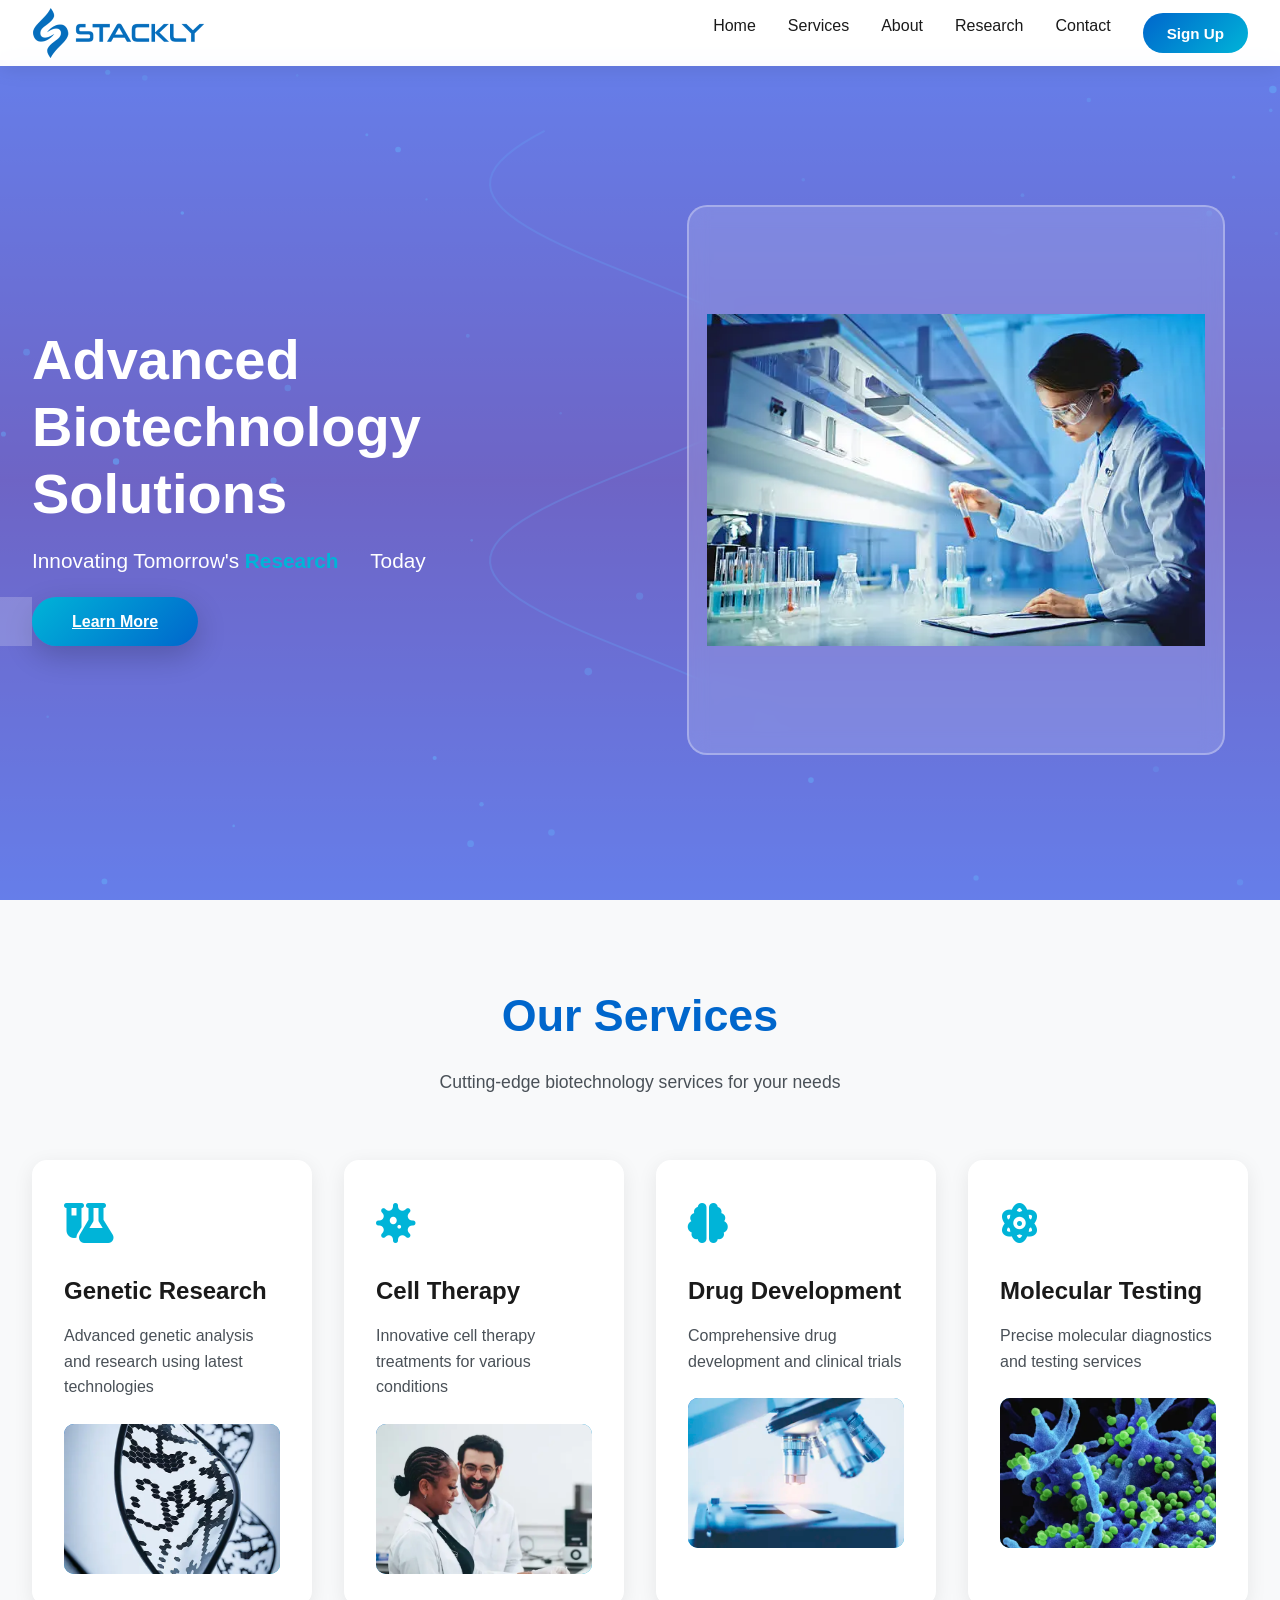
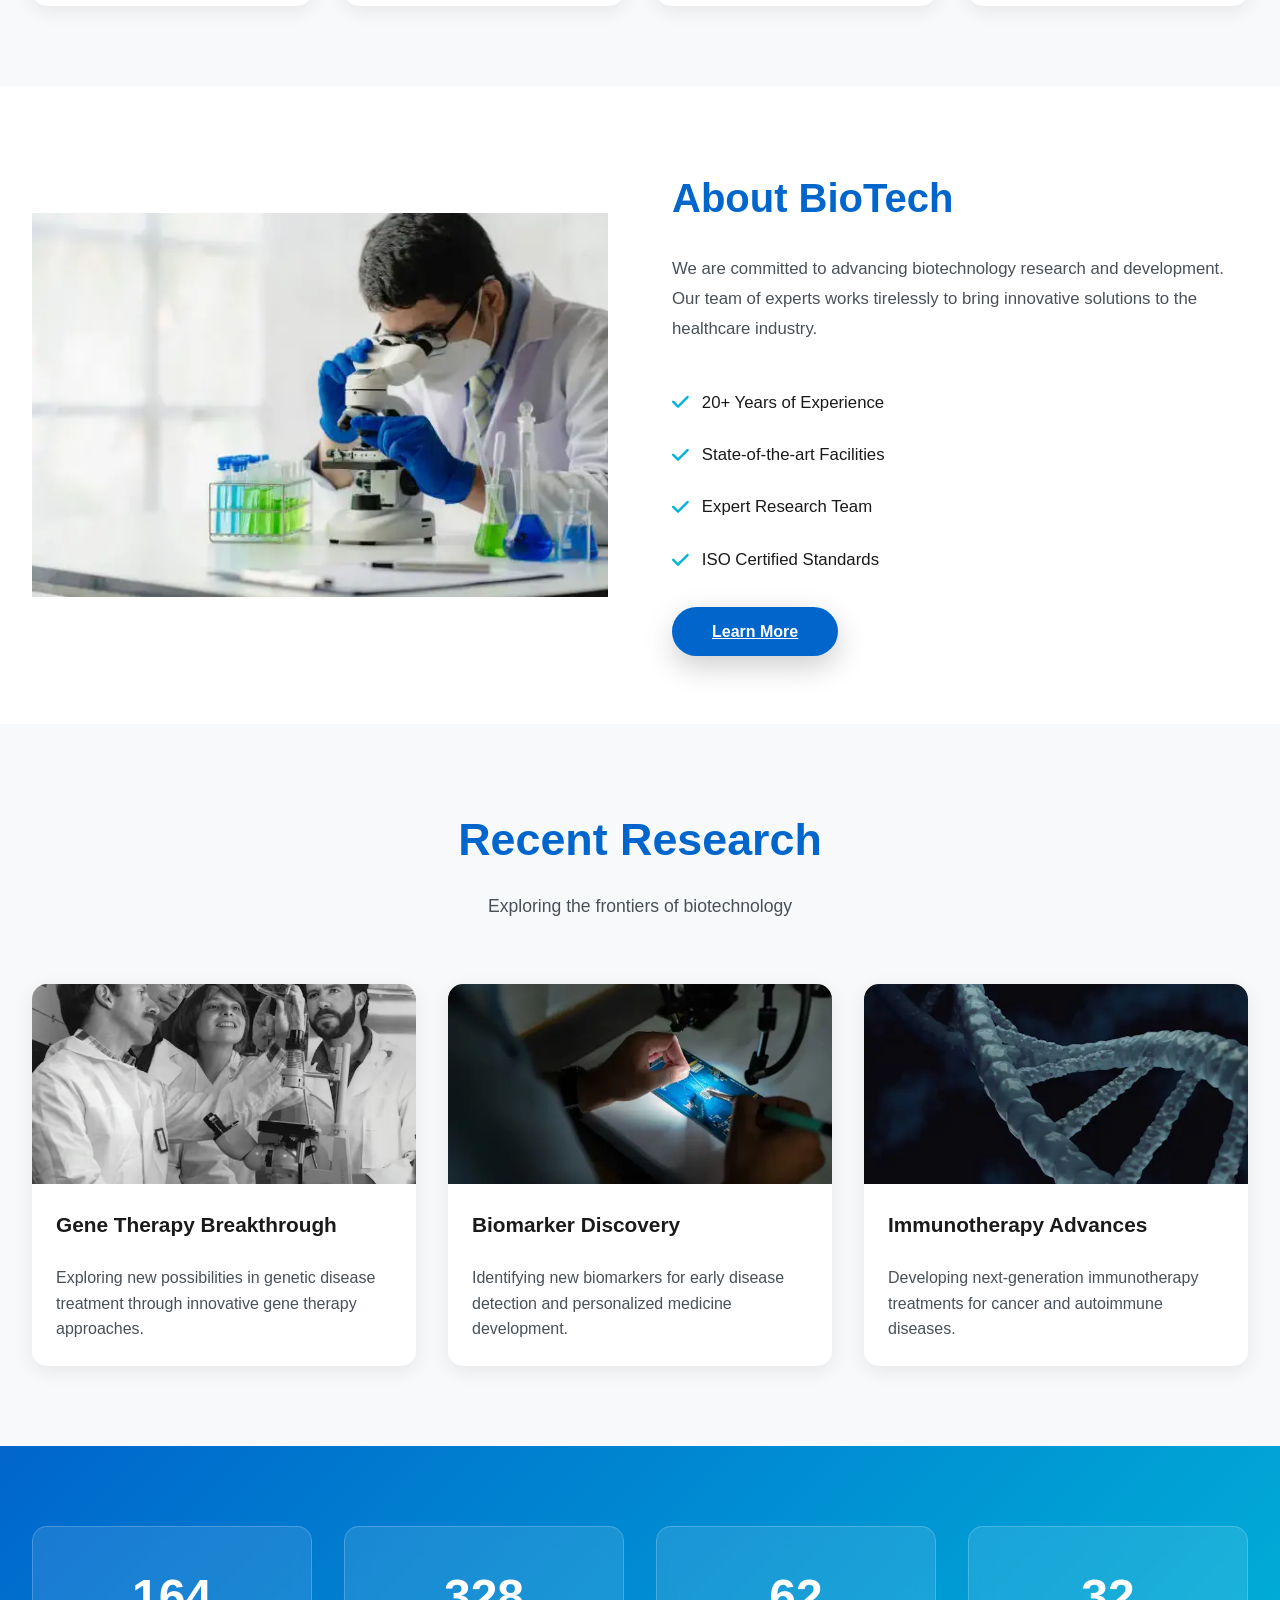
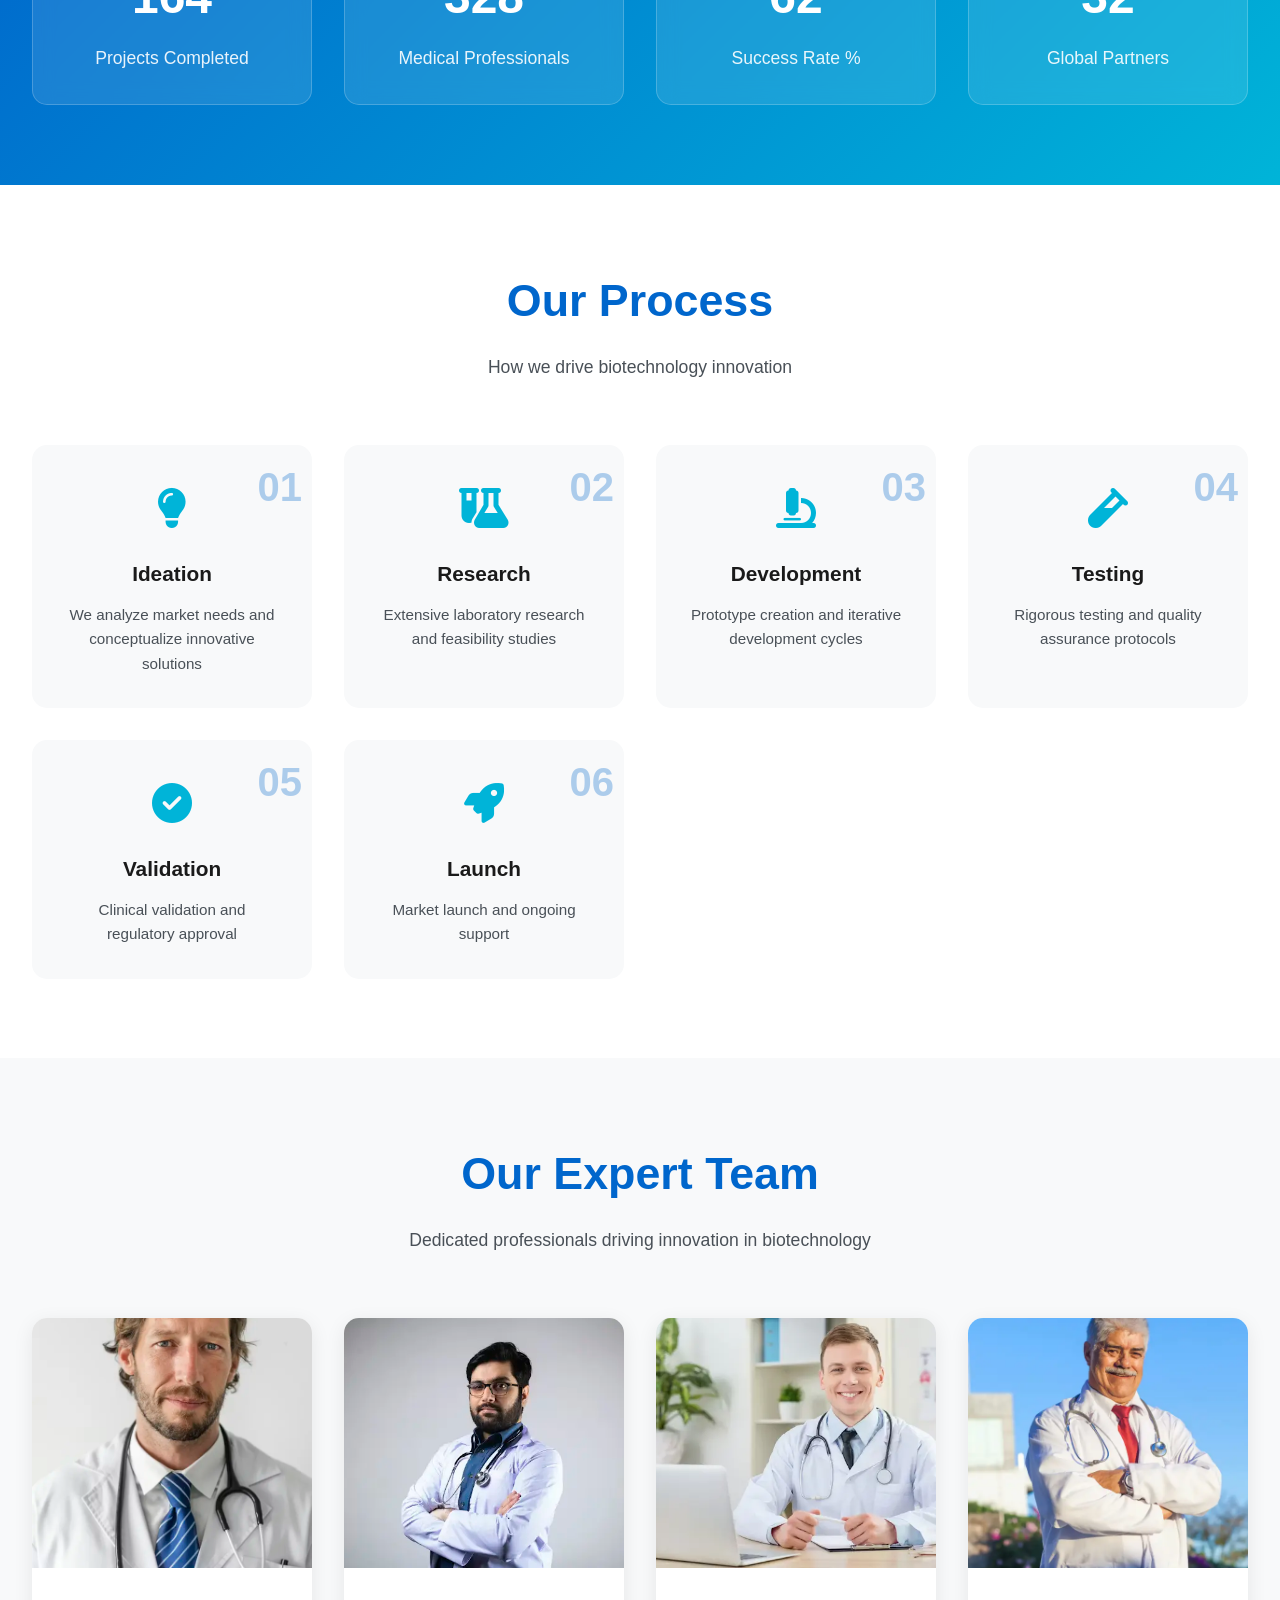
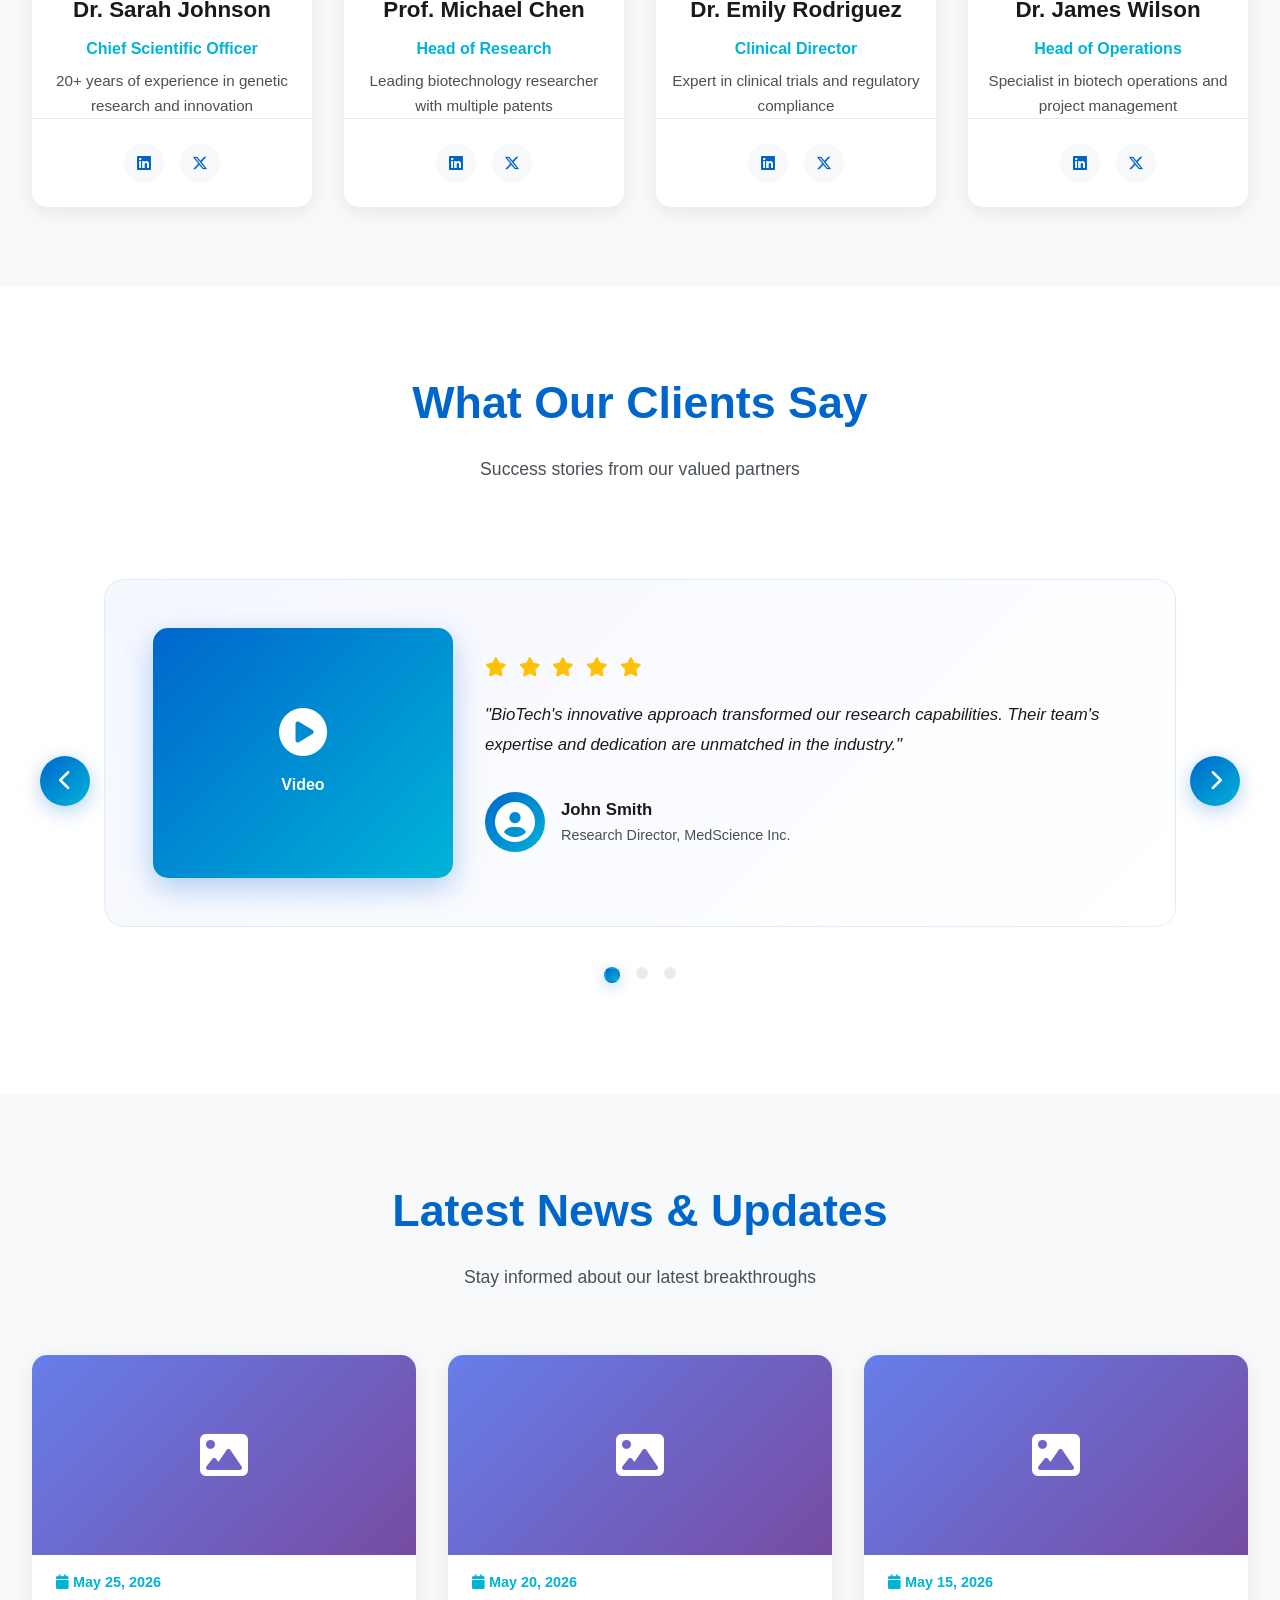
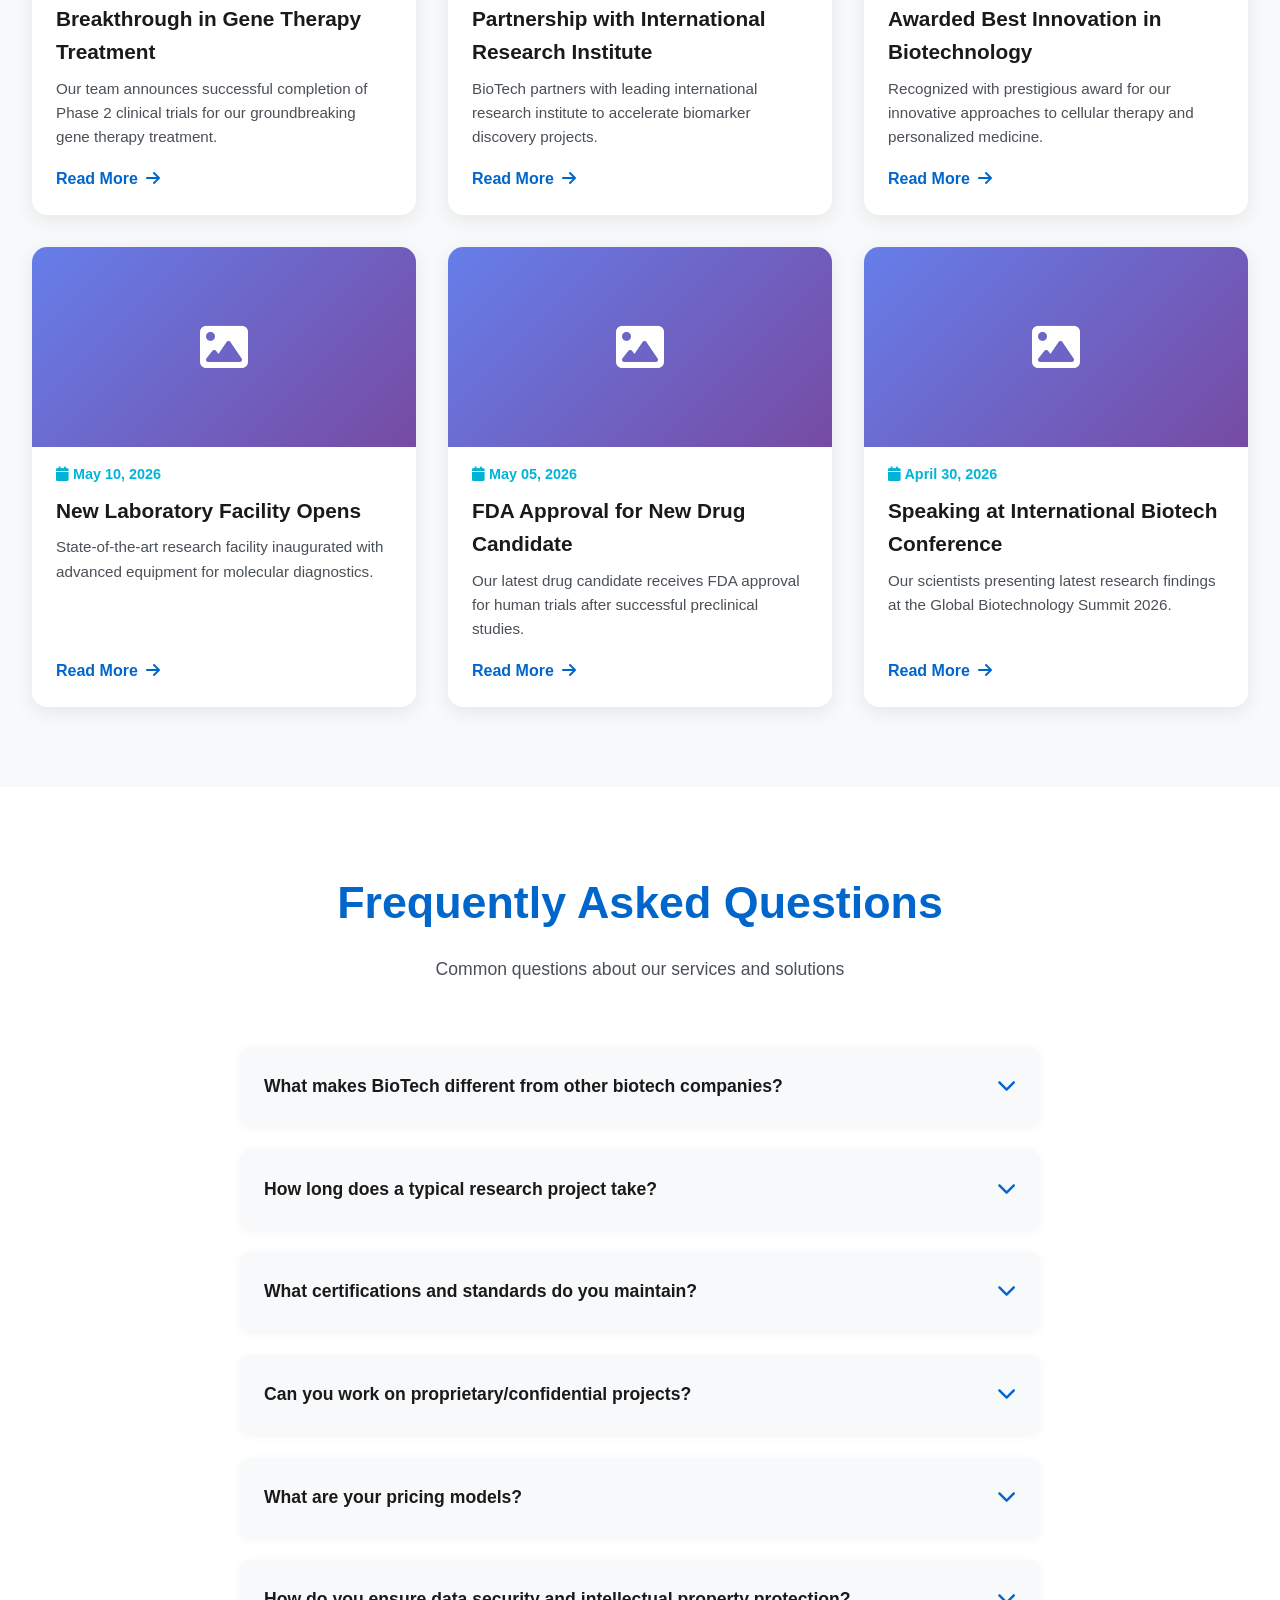
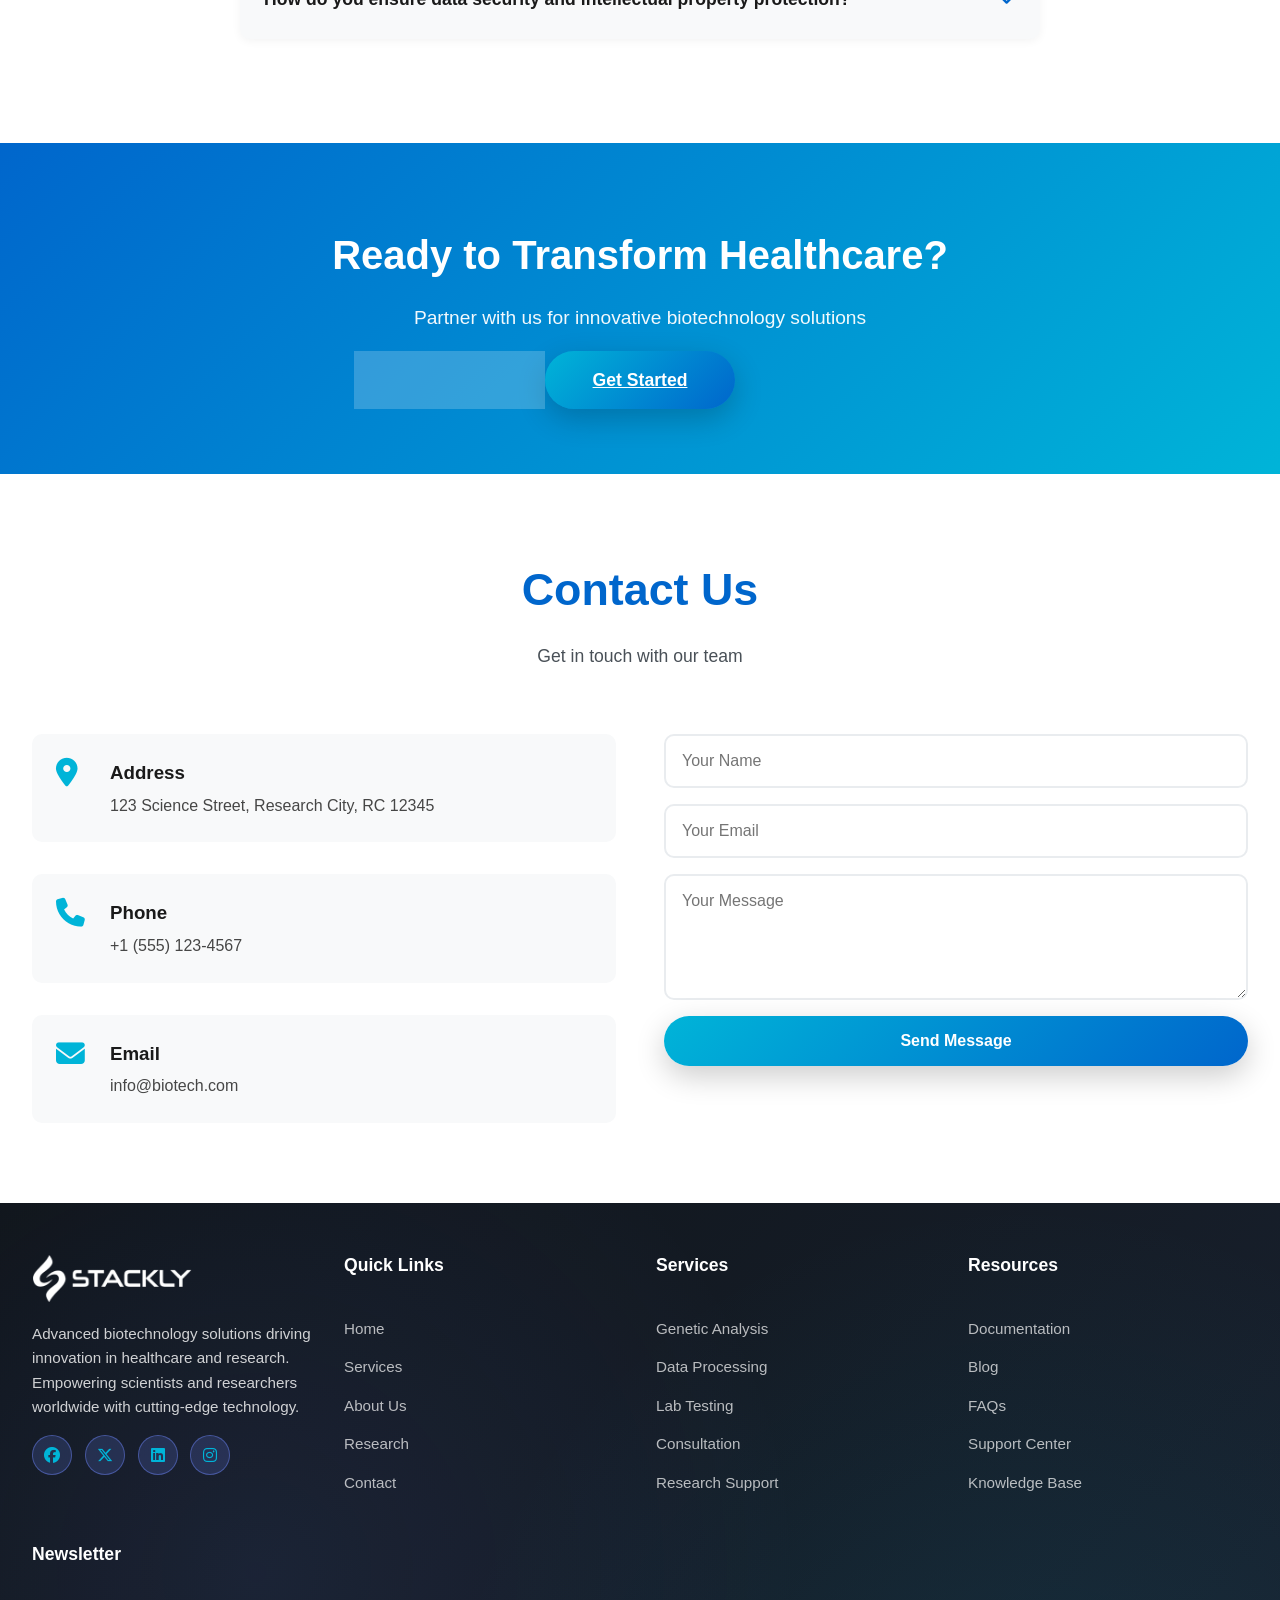
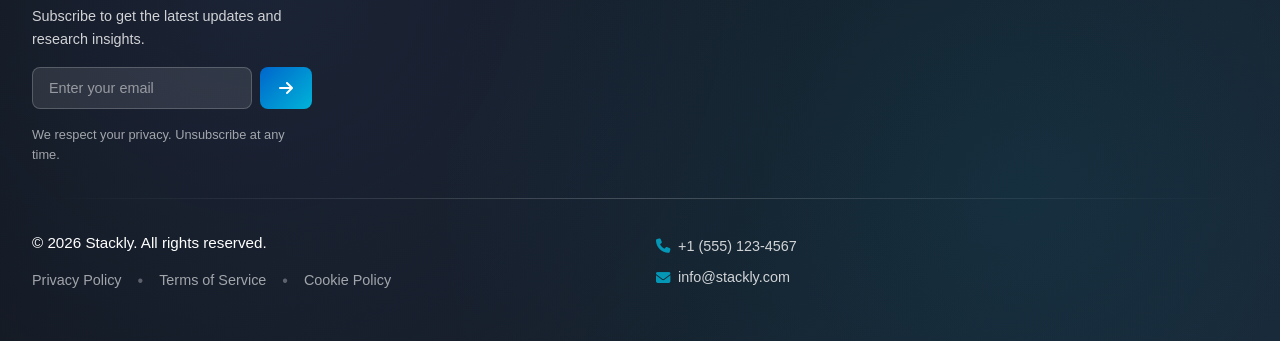
==== commit 6eb80c8d: "update website content" ====
--- a/index.html
+++ b/index.html
@@ -464,8 +464,8 @@
                 <p class="position">Chief Scientific Officer</p>
                 <p class="bio">20+ years of experience in genetic research and innovation</p>
                 <div class="team-social">
-                    <a href="#"><i class="fab fa-linkedin"></i></a>
-                    <a href="#"><i class="fab fa-x-twitter"></i></a>
+                    <a href="404.html"><i class="fab fa-linkedin"></i></a>
+                    <a href="404.html"><i class="fab fa-x-twitter"></i></a>
                 </div>
             </div>
             <div class="team-card">
@@ -476,8 +476,8 @@
                 <p class="position">Head of Research</p>
                 <p class="bio">Leading biotechnology researcher with multiple patents</p>
                 <div class="team-social">
-                    <a href="#"><i class="fab fa-linkedin"></i></a>
-                    <a href="#"><i class="fab fa-x-twitter"></i></a>
+                    <a href="404.html"><i class="fab fa-linkedin"></i></a>
+                    <a href="404.html"><i class="fab fa-x-twitter"></i></a>
                 </div>
             </div>
             <div class="team-card">
@@ -488,8 +488,8 @@
                 <p class="position">Clinical Director</p>
                 <p class="bio">Expert in clinical trials and regulatory compliance</p>
                 <div class="team-social">
-                    <a href="#"><i class="fab fa-linkedin"></i></a>
-                    <a href="#"><i class="fab fa-x-twitter"></i></a>
+                    <a href="404.html"><i class="fab fa-linkedin"></i></a>
+                    <a href="404.html"><i class="fab fa-x-twitter"></i></a>
                 </div>
             </div>
             <div class="team-card">
@@ -500,8 +500,8 @@
                 <p class="position">Head of Operations</p>
                 <p class="bio">Specialist in biotech operations and project management</p>
                 <div class="team-social">
-                    <a href="#"><i class="fab fa-linkedin"></i></a>
-                    <a href="#"><i class="fab fa-x-twitter"></i></a>
+                    <a href="404.html"><i class="fab fa-linkedin"></i></a>
+                    <a href="404.html"><i class="fab fa-x-twitter"></i></a>
                 </div>
             </div>
         </div>
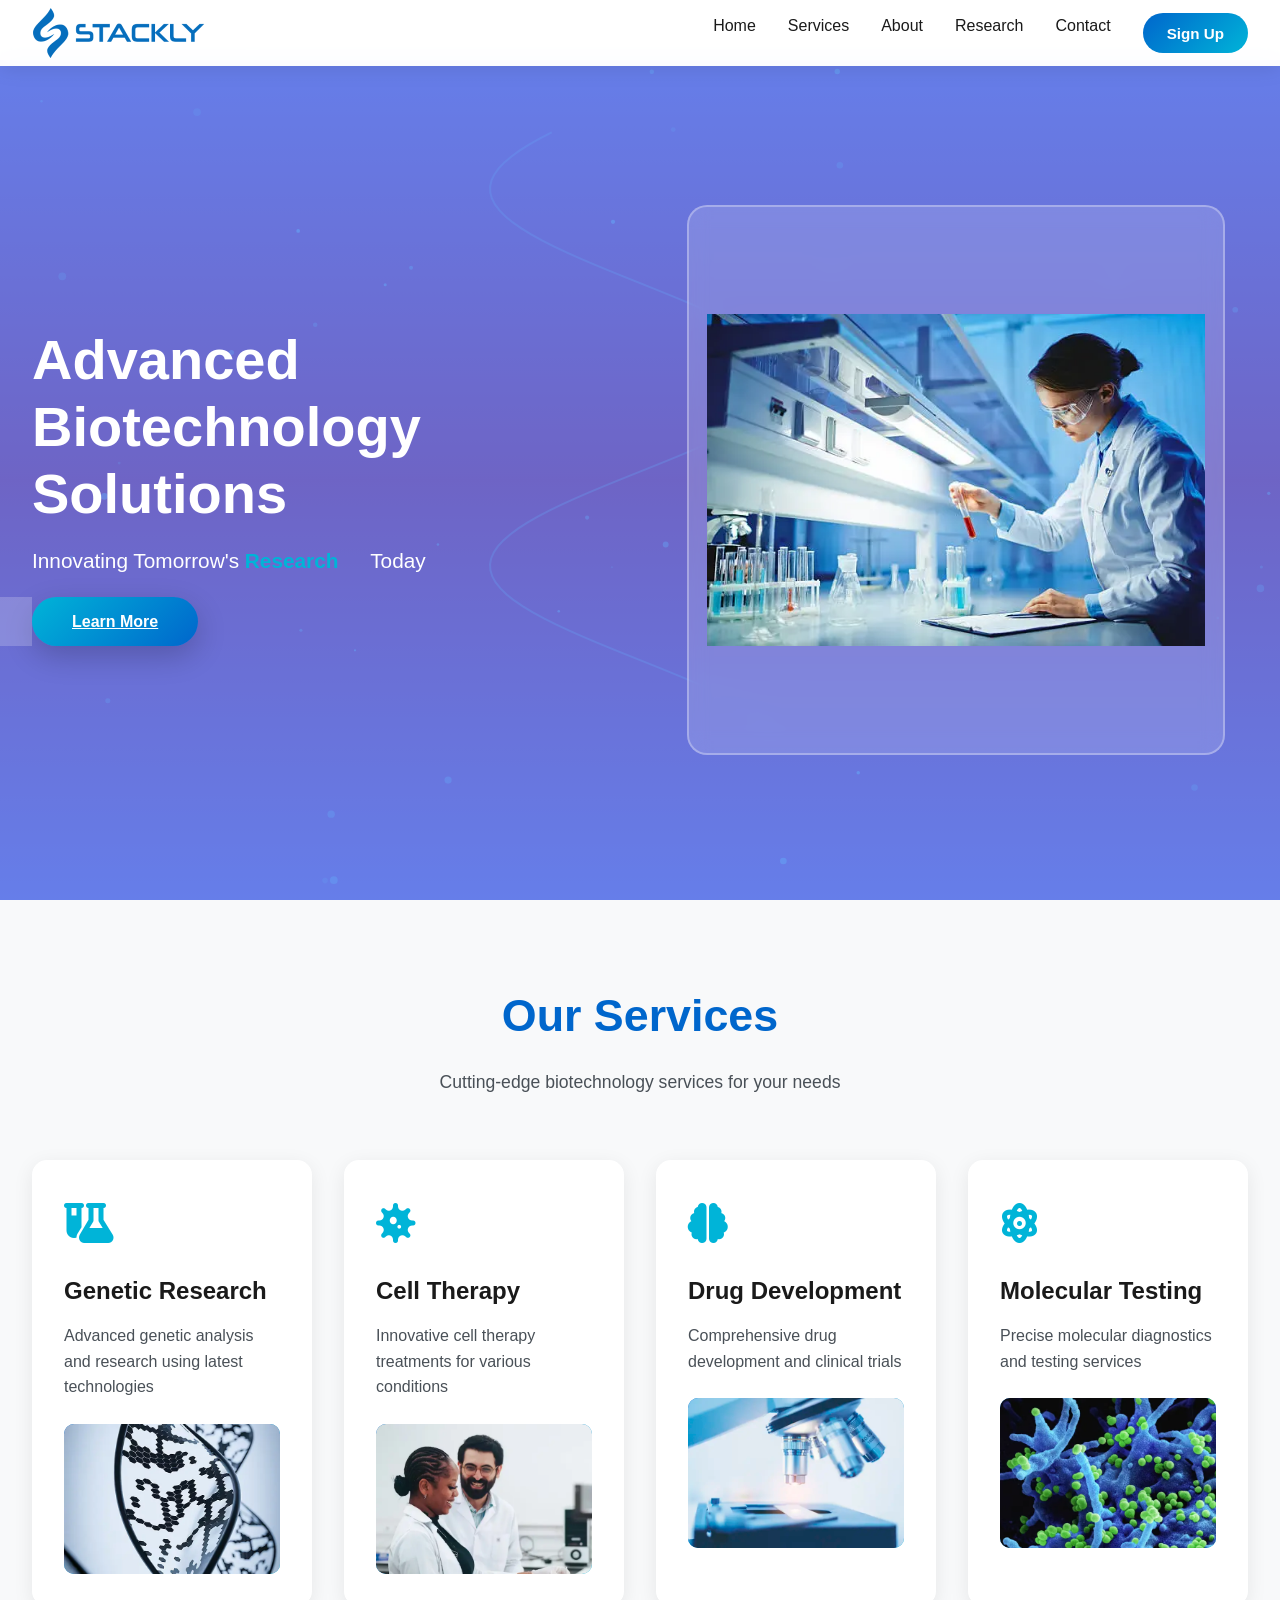
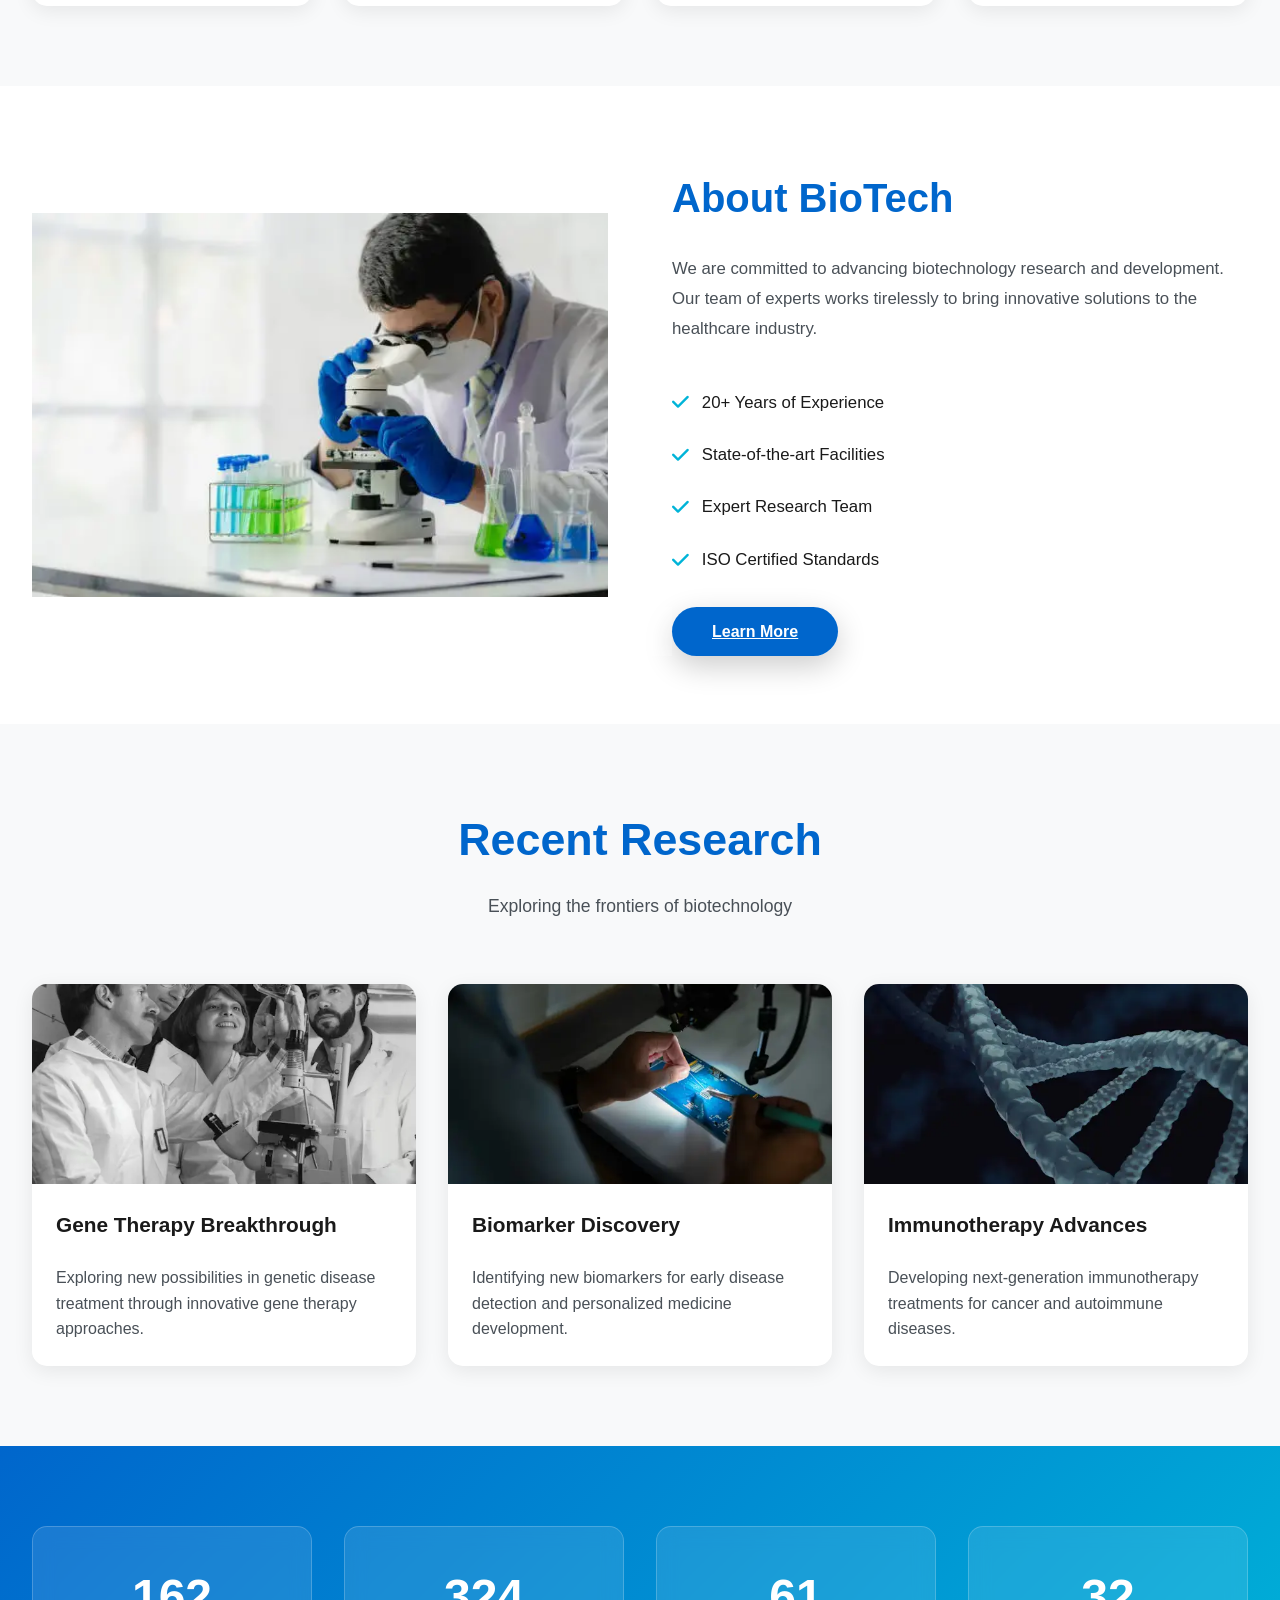
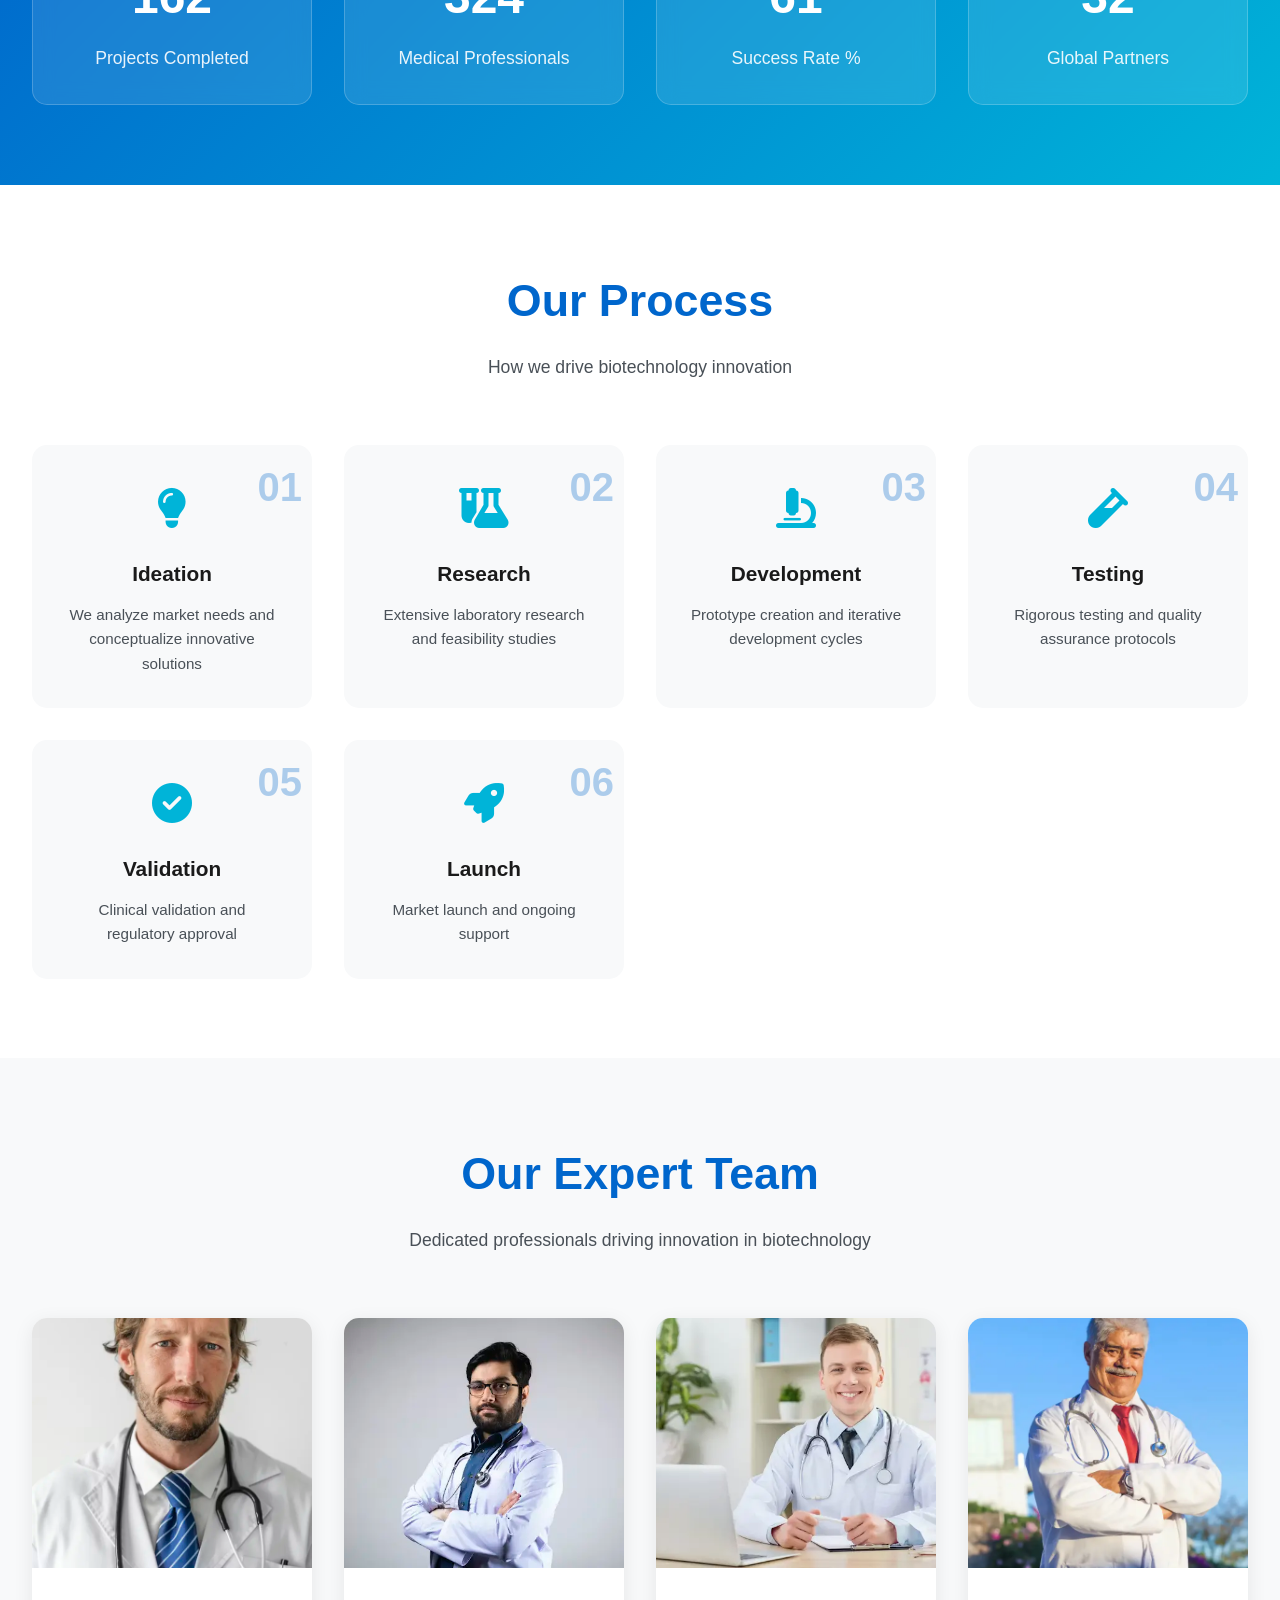
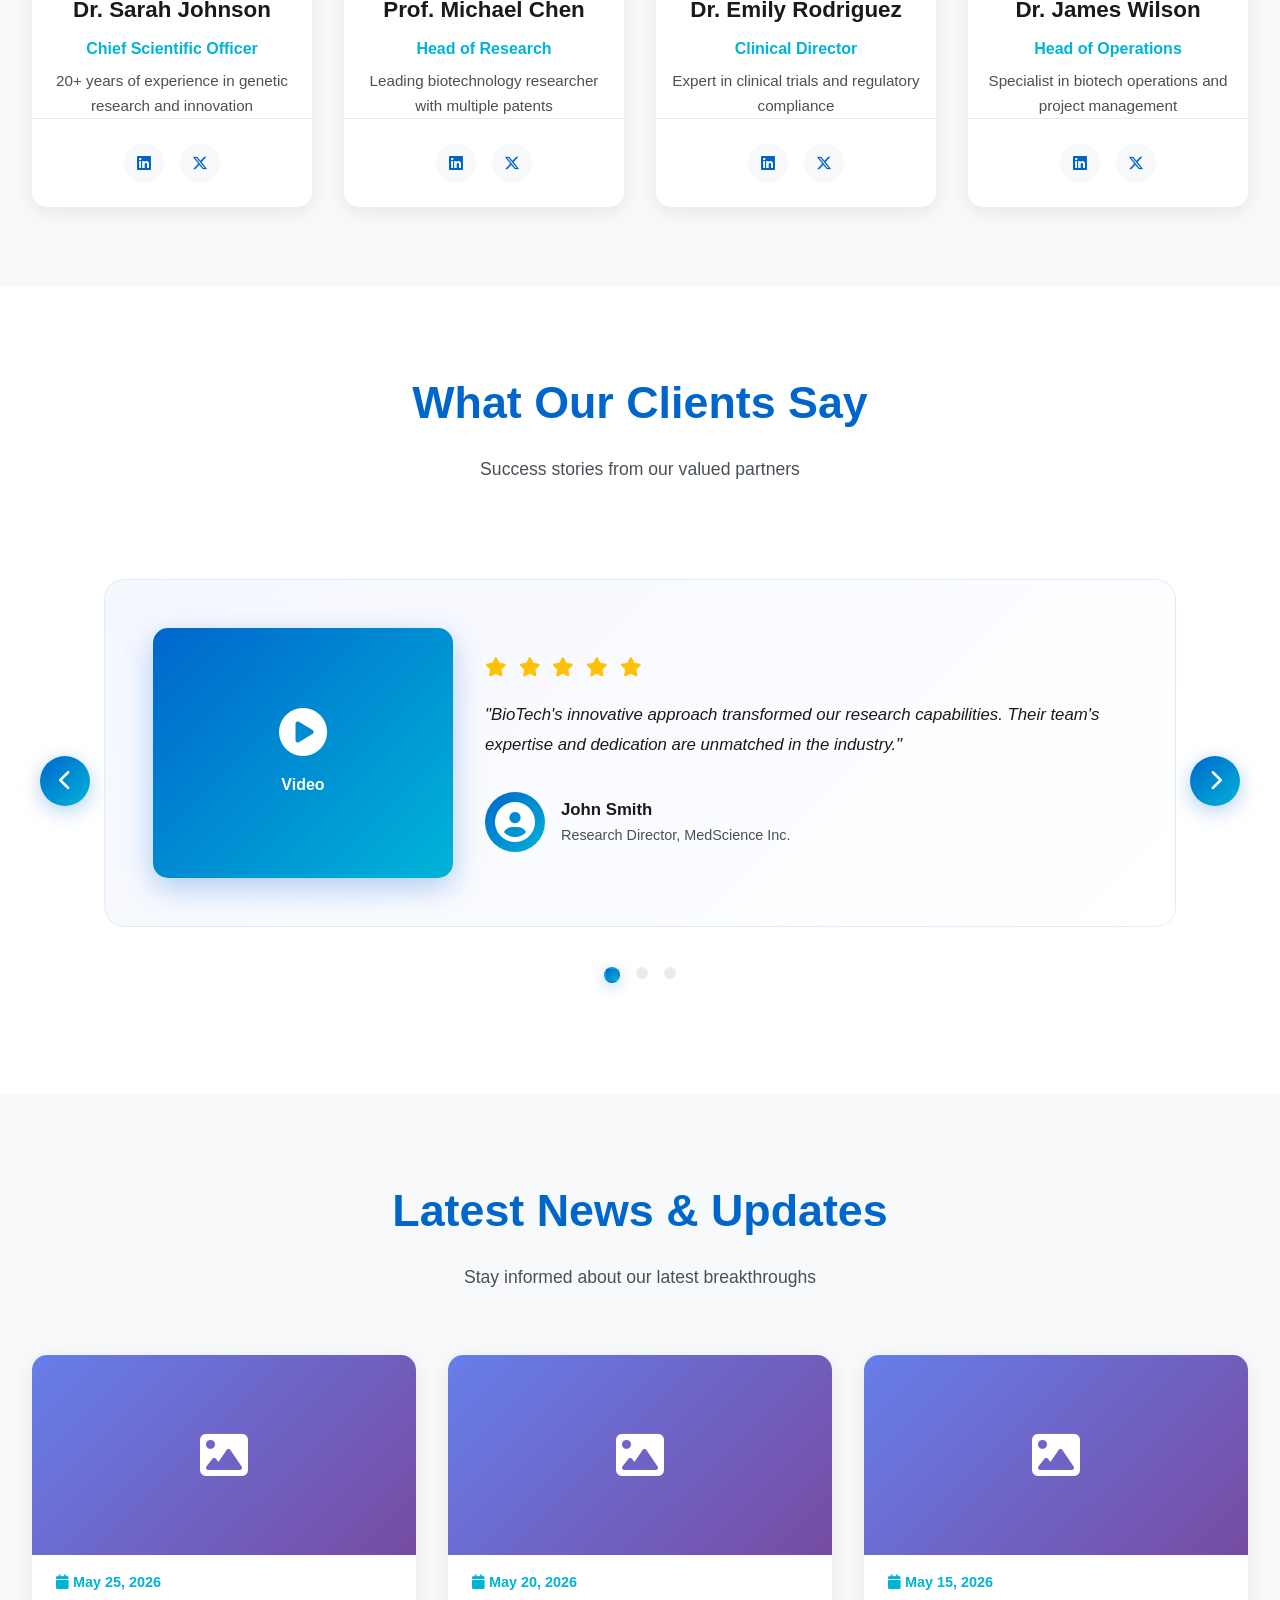
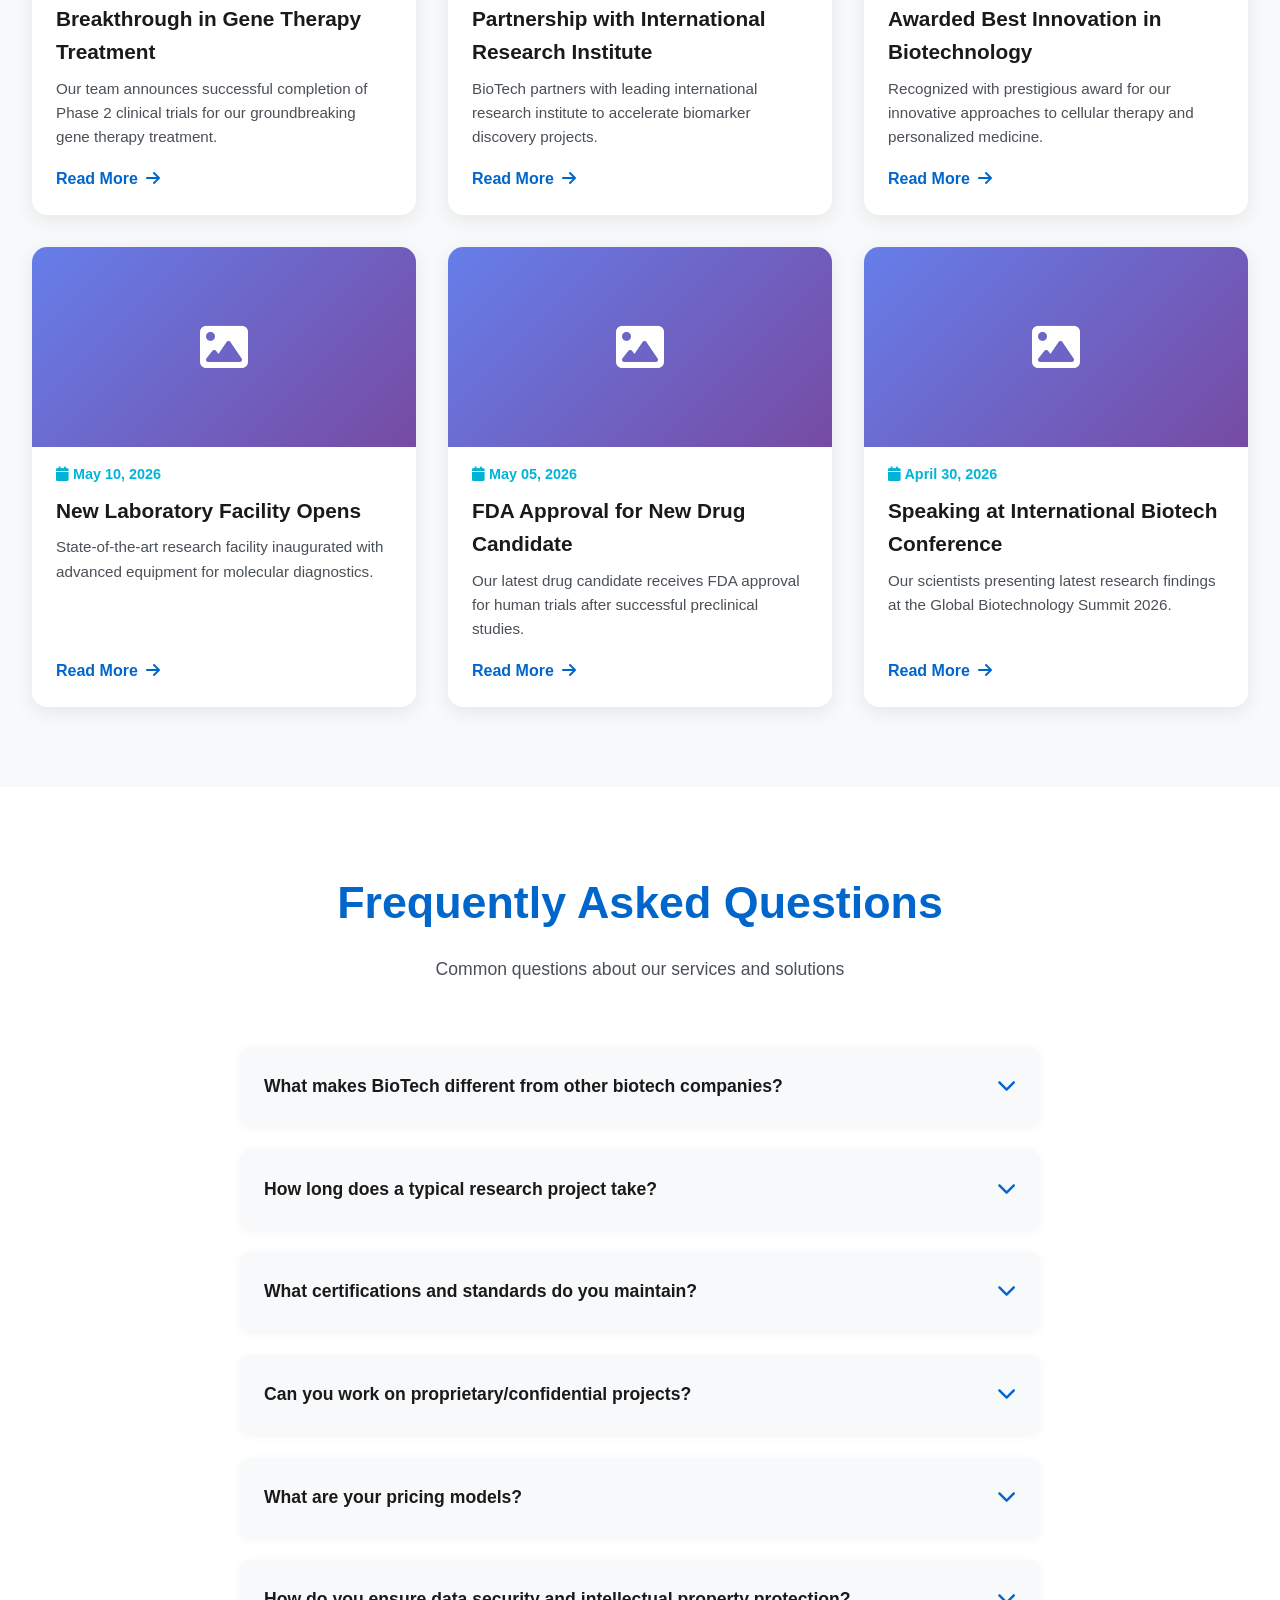
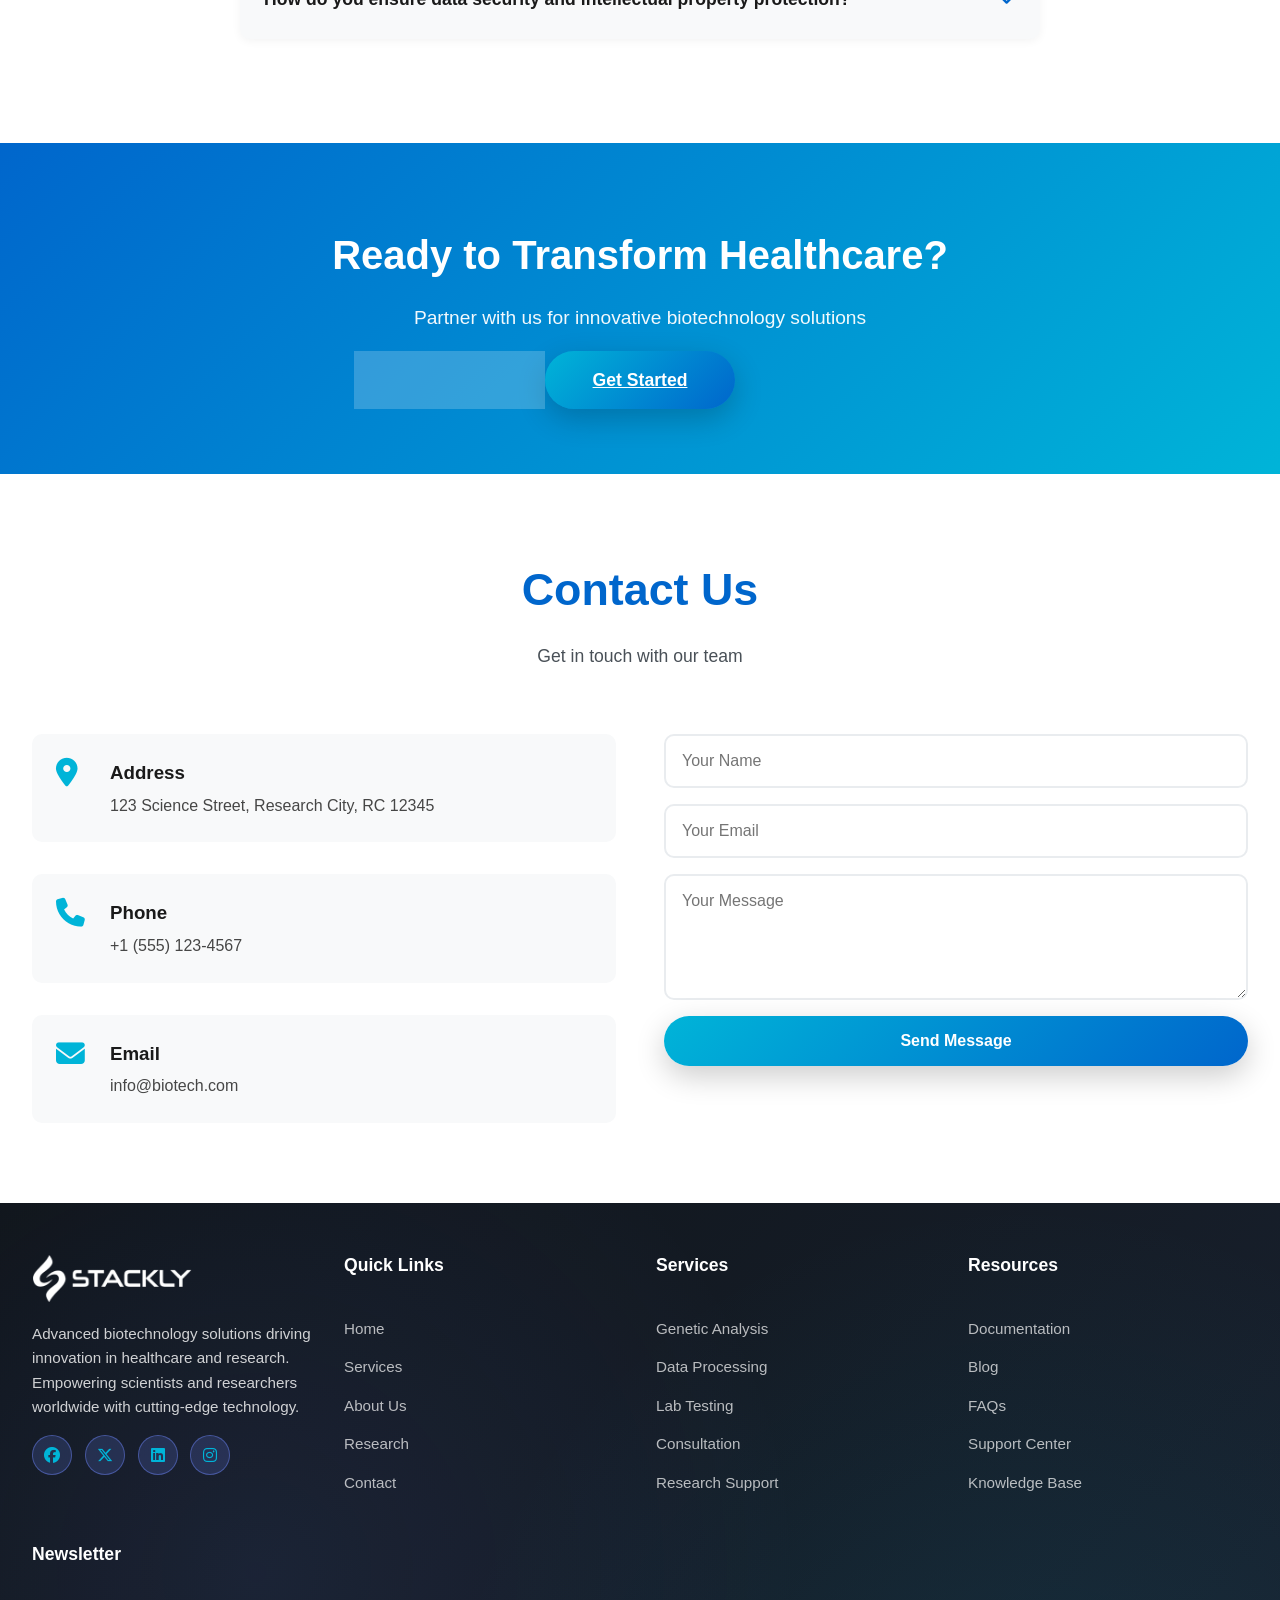
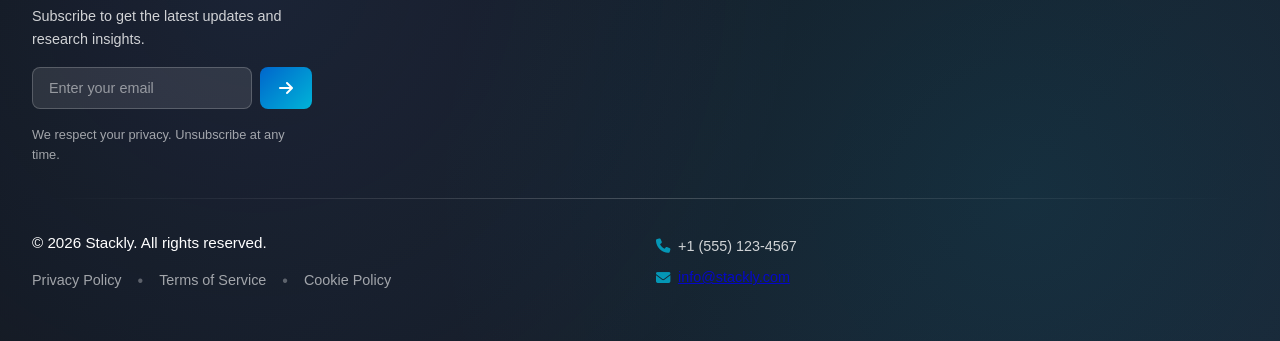
==== commit c675aa52: "40linked some 404 error" ====
--- a/index.html
+++ b/index.html
@@ -166,10 +166,10 @@
 
                         <!-- Checkbox: Terms -->
                         <div class="checkbox-group">
-                            <label class="custom-checkbox">
+                                    <label class="custom-checkbox">
                                 <input type="checkbox" id="terms" name="terms" required>
                                 <span class="checkbox-mark"></span>
-                                <span class="checkbox-text">I agree to the <a href="#">Terms of Service</a> and <a href="#">Privacy Policy</a></span>
+                                <span class="checkbox-text">I agree to the <a href="404.html">Terms of Service</a> and <a href="404.html">Privacy Policy</a></span>
                             </label>
                         </div>
 
@@ -271,7 +271,7 @@
         <div class="hero-content">
             <h1 class="hero-title">Advanced Biotechnology Solutions</h1>
             <p class="hero-subtitle">Innovating Tomorrow's <span id="changingWord">Healthcare</span> Today</p>
-            <a href="404.html" class="cta-button">Learn More</a>
+            <a href="#services" class="cta-button">Learn More</a>
         </div>
         <div class="hero-image-placeholder">
             <div class="placeholder-box">
@@ -345,7 +345,7 @@
                     <li><i class="fas fa-check"></i> Expert Research Team</li>
                     <li><i class="fas fa-check"></i> ISO Certified Standards</li>
                 </ul>
-                <a href="404.html" class="cta-button secondary">Learn More</a>
+                <a href="#research" class="cta-button secondary">Learn More</a>
             </div>
         </div>
     </section>
@@ -464,8 +464,8 @@
                 <p class="position">Chief Scientific Officer</p>
                 <p class="bio">20+ years of experience in genetic research and innovation</p>
                 <div class="team-social">
-                    <a href="404.html"><i class="fab fa-linkedin"></i></a>
-                    <a href="404.html"><i class="fab fa-x-twitter"></i></a>
+                    <a href="#"><i class="fab fa-linkedin"></i></a>
+                    <a href="#"><i class="fab fa-x-twitter"></i></a>
                 </div>
             </div>
             <div class="team-card">
@@ -476,8 +476,8 @@
                 <p class="position">Head of Research</p>
                 <p class="bio">Leading biotechnology researcher with multiple patents</p>
                 <div class="team-social">
-                    <a href="404.html"><i class="fab fa-linkedin"></i></a>
-                    <a href="404.html"><i class="fab fa-x-twitter"></i></a>
+                    <a href="#"><i class="fab fa-linkedin"></i></a>
+                    <a href="#"><i class="fab fa-x-twitter"></i></a>
                 </div>
             </div>
             <div class="team-card">
@@ -488,8 +488,8 @@
                 <p class="position">Clinical Director</p>
                 <p class="bio">Expert in clinical trials and regulatory compliance</p>
                 <div class="team-social">
-                    <a href="404.html"><i class="fab fa-linkedin"></i></a>
-                    <a href="404.html"><i class="fab fa-x-twitter"></i></a>
+                    <a href="#"><i class="fab fa-linkedin"></i></a>
+                    <a href="#"><i class="fab fa-x-twitter"></i></a>
                 </div>
             </div>
             <div class="team-card">
@@ -500,8 +500,8 @@
                 <p class="position">Head of Operations</p>
                 <p class="bio">Specialist in biotech operations and project management</p>
                 <div class="team-social">
-                    <a href="404.html"><i class="fab fa-linkedin"></i></a>
-                    <a href="404.html"><i class="fab fa-x-twitter"></i></a>
+                    <a href="#"><i class="fab fa-linkedin"></i></a>
+                    <a href="#"><i class="fab fa-x-twitter"></i></a>
                 </div>
             </div>
         </div>
@@ -623,7 +623,7 @@
                 <div class="news-date"><i class="fas fa-calendar"></i> May 25, 2026</div>
                 <h3>Breakthrough in Gene Therapy Treatment</h3>
                 <p>Our team announces successful completion of Phase 2 clinical trials for our groundbreaking gene therapy treatment.</p>
-                <a href="#" class="read-more">Read More <i class="fas fa-arrow-right"></i></a>
+                <a href="404.html" class="read-more">Read More <i class="fas fa-arrow-right"></i></a>
             </div>
             <div class="news-card">
                 <div class="news-image-placeholder">
@@ -632,7 +632,7 @@
                 <div class="news-date"><i class="fas fa-calendar"></i> May 20, 2026</div>
                 <h3>Partnership with International Research Institute</h3>
                 <p>BioTech partners with leading international research institute to accelerate biomarker discovery projects.</p>
-                <a href="#" class="read-more">Read More <i class="fas fa-arrow-right"></i></a>
+                <a href="404.html" class="read-more">Read More <i class="fas fa-arrow-right"></i></a>
             </div>
             <div class="news-card">
                 <div class="news-image-placeholder">
@@ -641,7 +641,7 @@
                 <div class="news-date"><i class="fas fa-calendar"></i> May 15, 2026</div>
                 <h3>Awarded Best Innovation in Biotechnology</h3>
                 <p>Recognized with prestigious award for our innovative approaches to cellular therapy and personalized medicine.</p>
-                <a href="#" class="read-more">Read More <i class="fas fa-arrow-right"></i></a>
+                <a href="404.html" class="read-more">Read More <i class="fas fa-arrow-right"></i></a>
             </div>
             <div class="news-card">
                 <div class="news-image-placeholder">
@@ -650,7 +650,7 @@
                 <div class="news-date"><i class="fas fa-calendar"></i> May 10, 2026</div>
                 <h3>New Laboratory Facility Opens</h3>
                 <p>State-of-the-art research facility inaugurated with advanced equipment for molecular diagnostics.</p>
-                <a href="#" class="read-more">Read More <i class="fas fa-arrow-right"></i></a>
+                <a href="404.html" class="read-more">Read More <i class="fas fa-arrow-right"></i></a>
             </div>
             <div class="news-card">
                 <div class="news-image-placeholder">
@@ -659,7 +659,7 @@
                 <div class="news-date"><i class="fas fa-calendar"></i> May 05, 2026</div>
                 <h3>FDA Approval for New Drug Candidate</h3>
                 <p>Our latest drug candidate receives FDA approval for human trials after successful preclinical studies.</p>
-                <a href="#" class="read-more">Read More <i class="fas fa-arrow-right"></i></a>
+                <a href="404.html" class="read-more">Read More <i class="fas fa-arrow-right"></i></a>
             </div>
             <div class="news-card">
                 <div class="news-image-placeholder">
@@ -668,7 +668,7 @@
                 <div class="news-date"><i class="fas fa-calendar"></i> April 30, 2026</div>
                 <h3>Speaking at International Biotech Conference</h3>
                 <p>Our scientists presenting latest research findings at the Global Biotechnology Summit 2026.</p>
-                <a href="#" class="read-more">Read More <i class="fas fa-arrow-right"></i></a>
+                <a href="404.html" class="read-more">Read More <i class="fas fa-arrow-right"></i></a>
             </div>
         </div>
     </section>
@@ -742,7 +742,7 @@
         <div class="cta-content">
             <h2>Ready to Transform Healthcare?</h2>
             <p>Partner with us for innovative biotechnology solutions</p>
-            <a href="404.html" class="cta-button large">Get Started</a>
+            <a href="#contact" class="cta-button large">Get Started</a>
         </div>
     </section>
 
@@ -777,7 +777,7 @@
                 </div>
             </div>
             <form class="contact-form">
-                <input type="text" placeholder="Your Name" required>
+                <input type="text" placeholder="Your Name" pattern="[a-zA-Z\s]*" title="Only letters and spaces allowed" required>
                 <input type="email" placeholder="Your Email" required>
                 <textarea placeholder="Your Message" rows="5" required></textarea>
                 <button type="submit" class="cta-button">Send Message</button>
@@ -805,19 +805,17 @@
                         Empowering scientists and researchers worldwide with cutting-edge technology.
                     </p>
                     <div class="footer-socials">
-                        <a href="404.html" class="social-btn" title="Facebook">
+                        <a href="#" class="social-btn" title="Facebook">
                             <i class="fab fa-facebook"></i>
                         </a>
-                        <a href="404.html" class="social-btn" title="Twitter">
+                        <a href="#" class="social-btn" title="Twitter">
                             <i class="fab fa-x-twitter"></i>
                         </a>
-                        <a href="404.html" class="social-btn" title="LinkedIn">
+                        <a href="#" class="social-btn" title="LinkedIn">
                             <i class="fab fa-linkedin"></i>
                         </a>
-                        <a href="404.html" class="social-btn" title="Instagram">
+                        <a href="#" class="social-btn" title="Instagram">
                             <i class="fab fa-instagram"></i>
-                        </a>
-                         
                         </a>
                     </div>
                 </div>
@@ -838,11 +836,11 @@
                 <div class="footer-section">
                     <h3>Services</h3>
                     <ul class="footer-links">
-                        <li><a href="404.html">Genetic Analysis</a></li>
-                        <li><a href="404.html">Data Processing</a></li>
-                        <li><a href="404.html">Lab Testing</a></li>
-                        <li><a href="404.html">Consultation</a></li>
-                        <li><a href="404.html">Research Support</a></li>
+                        <li><a href="#services">Genetic Analysis</a></li>
+                        <li><a href="#services">Data Processing</a></li>
+                        <li><a href="#services">Lab Testing</a></li>
+                        <li><a href="#services">Consultation</a></li>
+                        <li><a href="#services">Research Support</a></li>
                     </ul>
                 </div>
 
@@ -850,11 +848,11 @@
                 <div class="footer-section">
                     <h3>Resources</h3>
                     <ul class="footer-links">
-                        <li><a href="404.html">Documentation</a></li>
-                        <li><a href="404.html">Blog</a></li>
-                        <li><a href="404.html">FAQs</a></li>
-                        <li><a href="404.html">Support Center</a></li>
-                        <li><a href="404.html">Knowledge Base</a></li>
+                        <li><a href="#home">Documentation</a></li>
+                        <li><a href="#home">Blog</a></li>
+                        <li><a href="#home">FAQs</a></li>
+                        <li><a href="#contact">Support Center</a></li>
+                        <li><a href="#contact">Knowledge Base</a></li>
                     </ul>
                 </div>
 
@@ -880,17 +878,17 @@
                 <div class="footer-bottom-left">
                     <p>&copy; 2026 Stackly. All rights reserved.</p>
                     <div class="footer-legal-links">
-                        <a href="#">Privacy Policy</a>
+                        <a href="404.html">Privacy Policy</a>
                         <span>•</span>
-                        <a href="#">Terms of Service</a>
+                        <a href="404.html">Terms of Service</a>
                         <span>•</span>
-                        <a href="#">Cookie Policy</a>
+                        <a href="404.html">Cookie Policy</a>
                     </div>
                 </div>
                 <div class="footer-bottom-right">
                     <div class="footer-contact">
                         <span><i class="fas fa-phone"></i> +1 (555) 123-4567</span>
-                        <span><i class="fas fa-envelope"></i> info@stackly.com</span>
+                        <span><i class="fas fa-envelope"></i> <a href="mailto:info@stackly.com">info@stackly.com</a></span>
                     </div>
                 </div>
             </div>
--- a/style.css
+++ b/style.css
@@ -1108,6 +1108,46 @@
 
 .footer-contact i {
     color: var(--secondary-color);
+}
+
+.content-page {
+    max-width: 960px;
+    margin: 5rem auto;
+    padding: 0 1.5rem;
+    color: #ffffff;
+}
+
+.page-heading {
+    margin-bottom: 2rem;
+}
+
+.page-heading h1 {
+    font-size: clamp(2.5rem, 3.5vw, 3.5rem);
+    margin-bottom: 0.75rem;
+}
+
+.page-heading p {
+    max-width: 850px;
+    line-height: 1.8;
+    color: rgba(255, 255, 255, 0.8);
+}
+
+.policy-section {
+    margin-bottom: 1.75rem;
+    padding: 1.6rem;
+    background: rgba(255, 255, 255, 0.05);
+    border: 1px solid rgba(255, 255, 255, 0.1);
+    border-radius: 20px;
+}
+
+.policy-section h2 {
+    margin-bottom: 0.8rem;
+}
+
+.policy-section p {
+    margin: 0;
+    line-height: 1.8;
+    color: rgba(255, 255, 255, 0.75);
 }
 
 /* Scroll to Top Button */
@@ -1252,6 +1292,13 @@
 
     .hero-image-placeholder {
         min-height: 300px;
+        width: 100%;
+    }
+
+    .hero-image-placeholder .placeholder-box {
+        width: 100%;
+        height: 300px;
+        padding: 12px;
     }
 
     .section-header h2 {
@@ -1313,6 +1360,17 @@
 
     .hero-title {
         font-size: 1.5rem;
+    }
+
+    .hero-image-placeholder {
+        min-height: 250px;
+        width: 100%;
+    }
+
+    .hero-image-placeholder .placeholder-box {
+        width: 100%;
+        height: 250px;
+        padding: 10px;
     }
 
     .services {
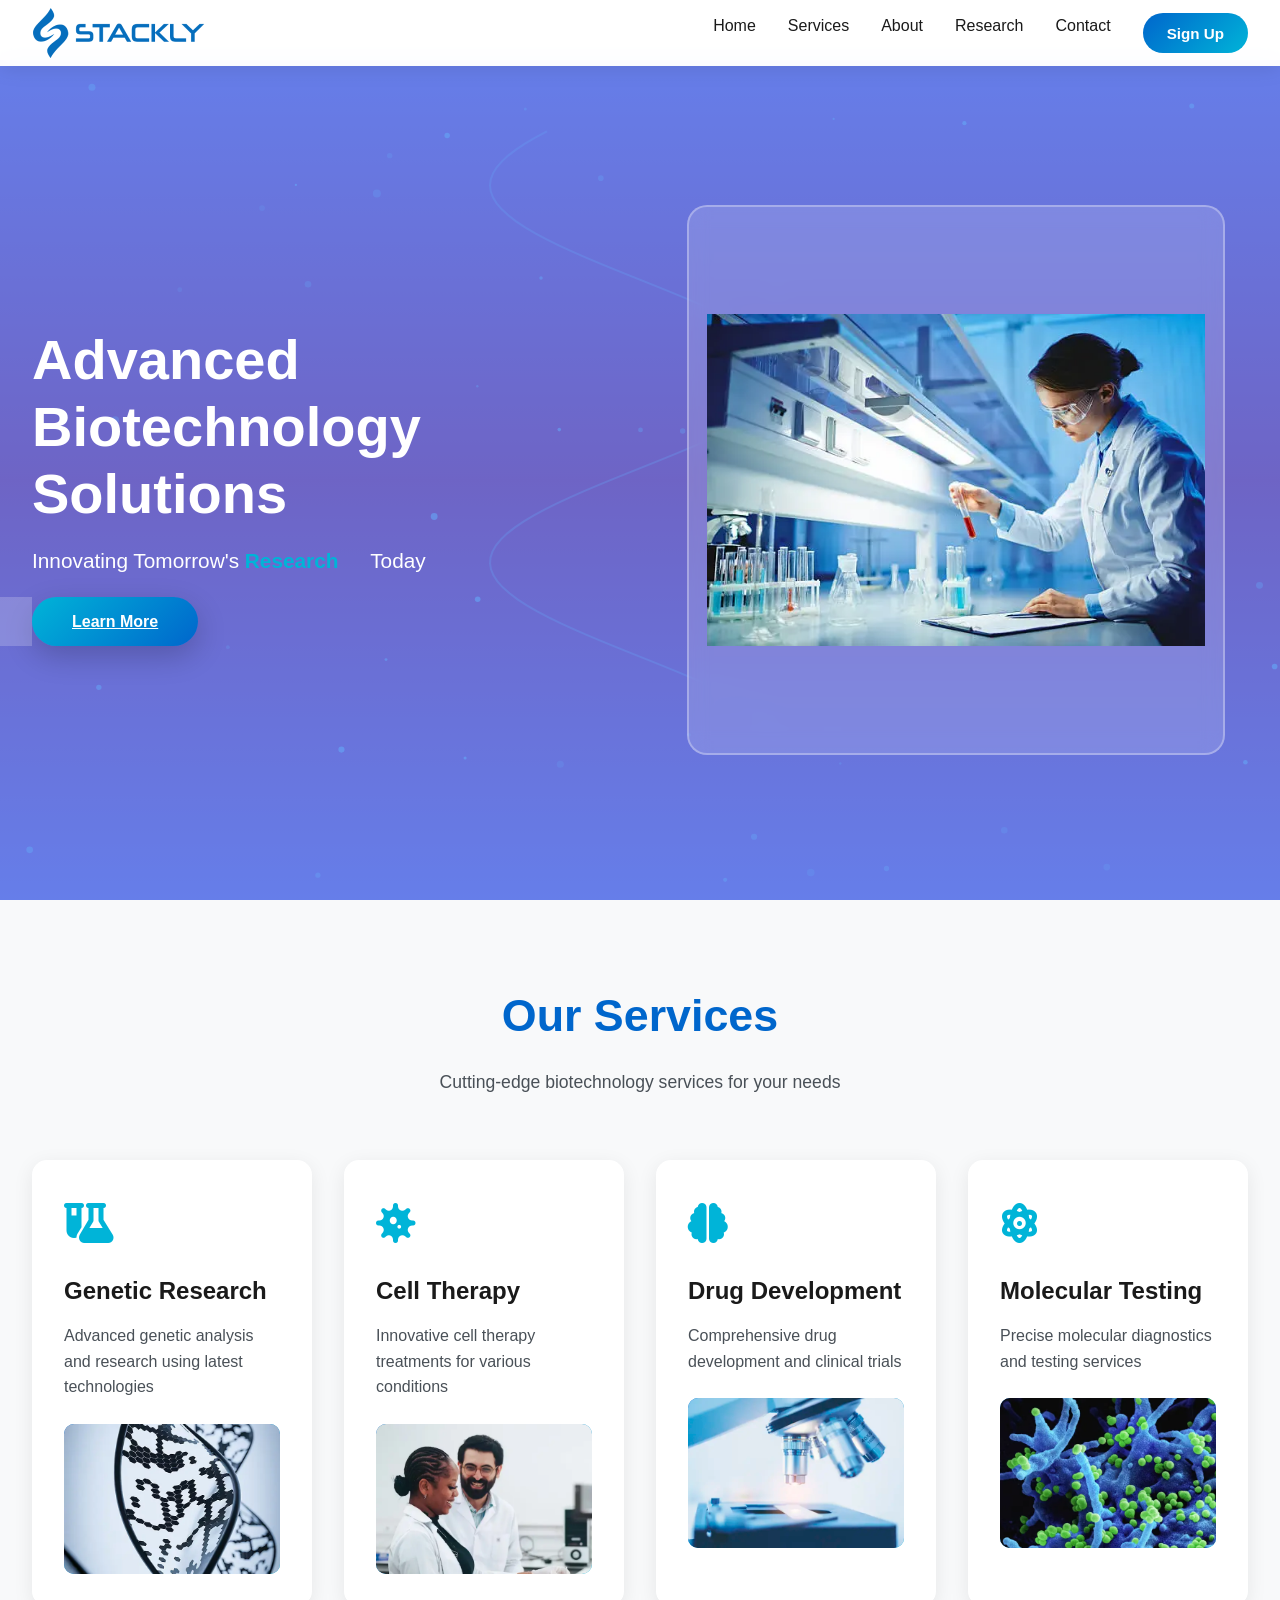
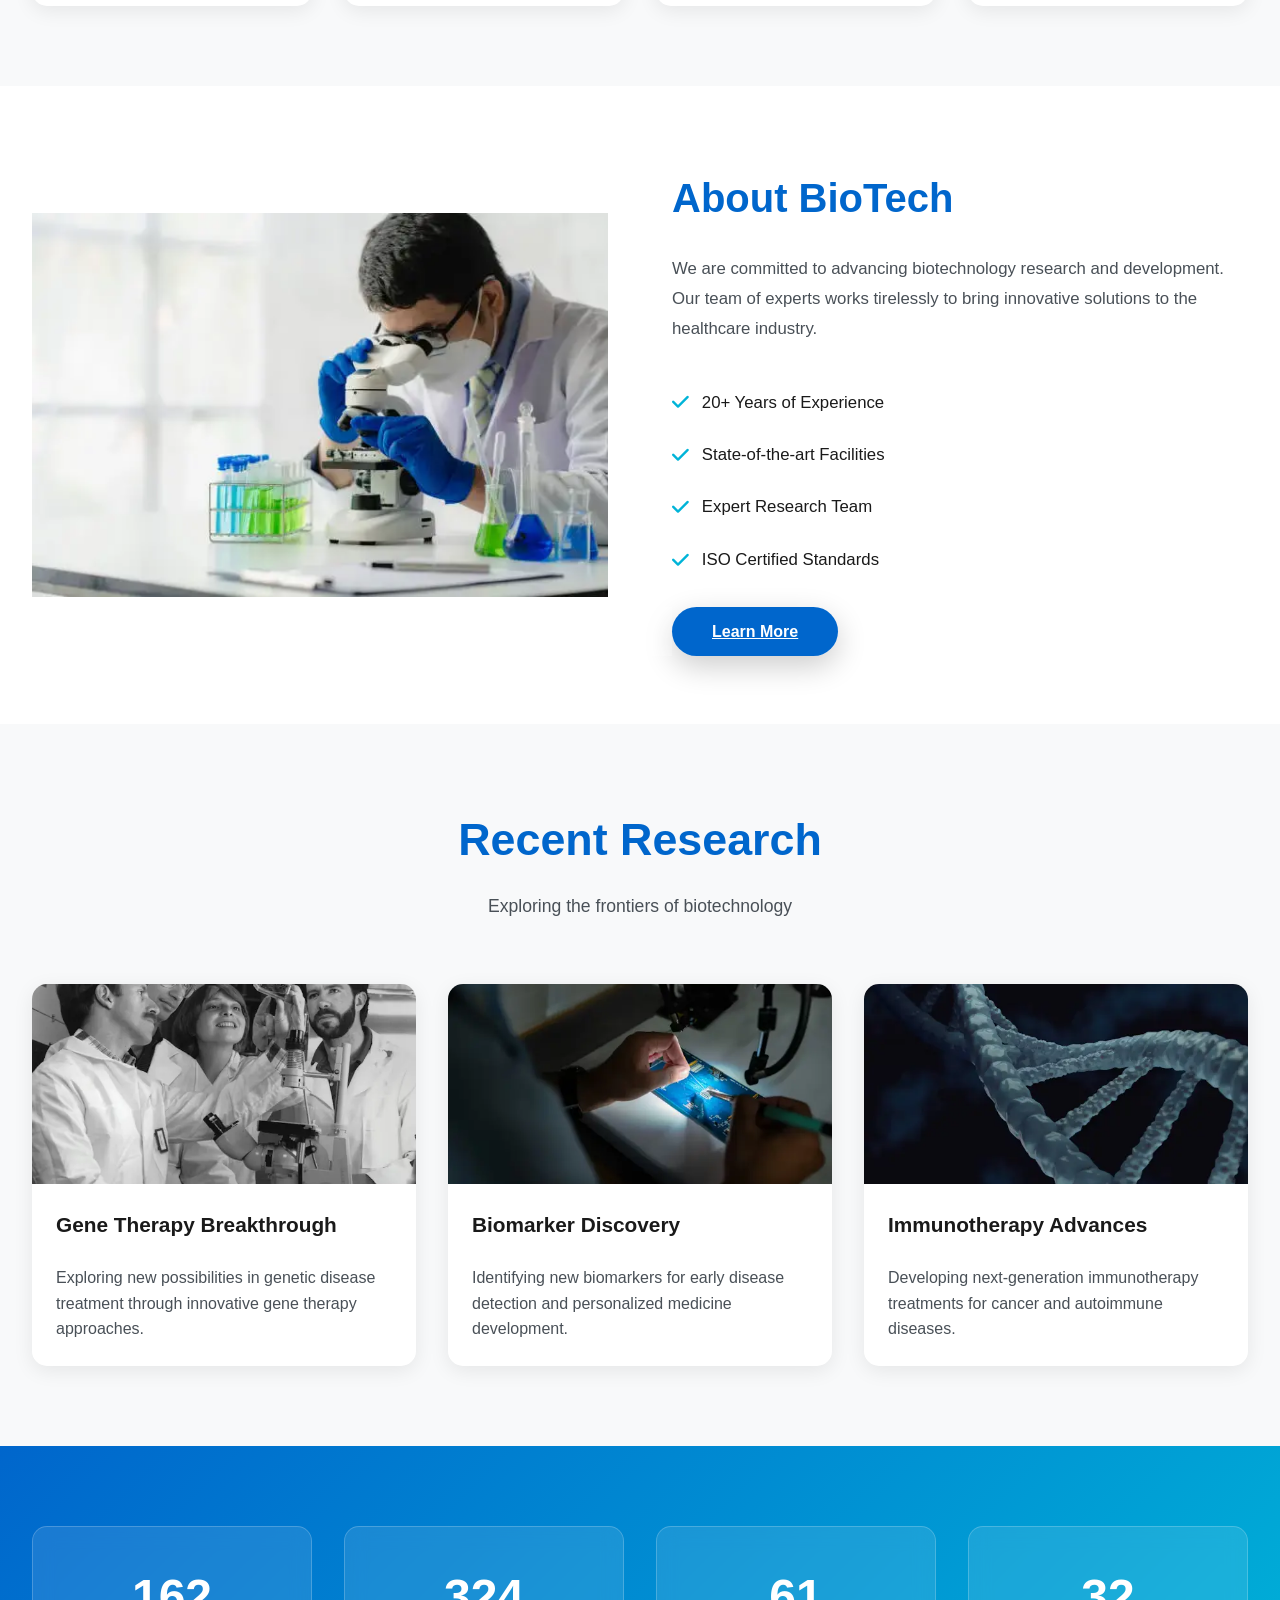
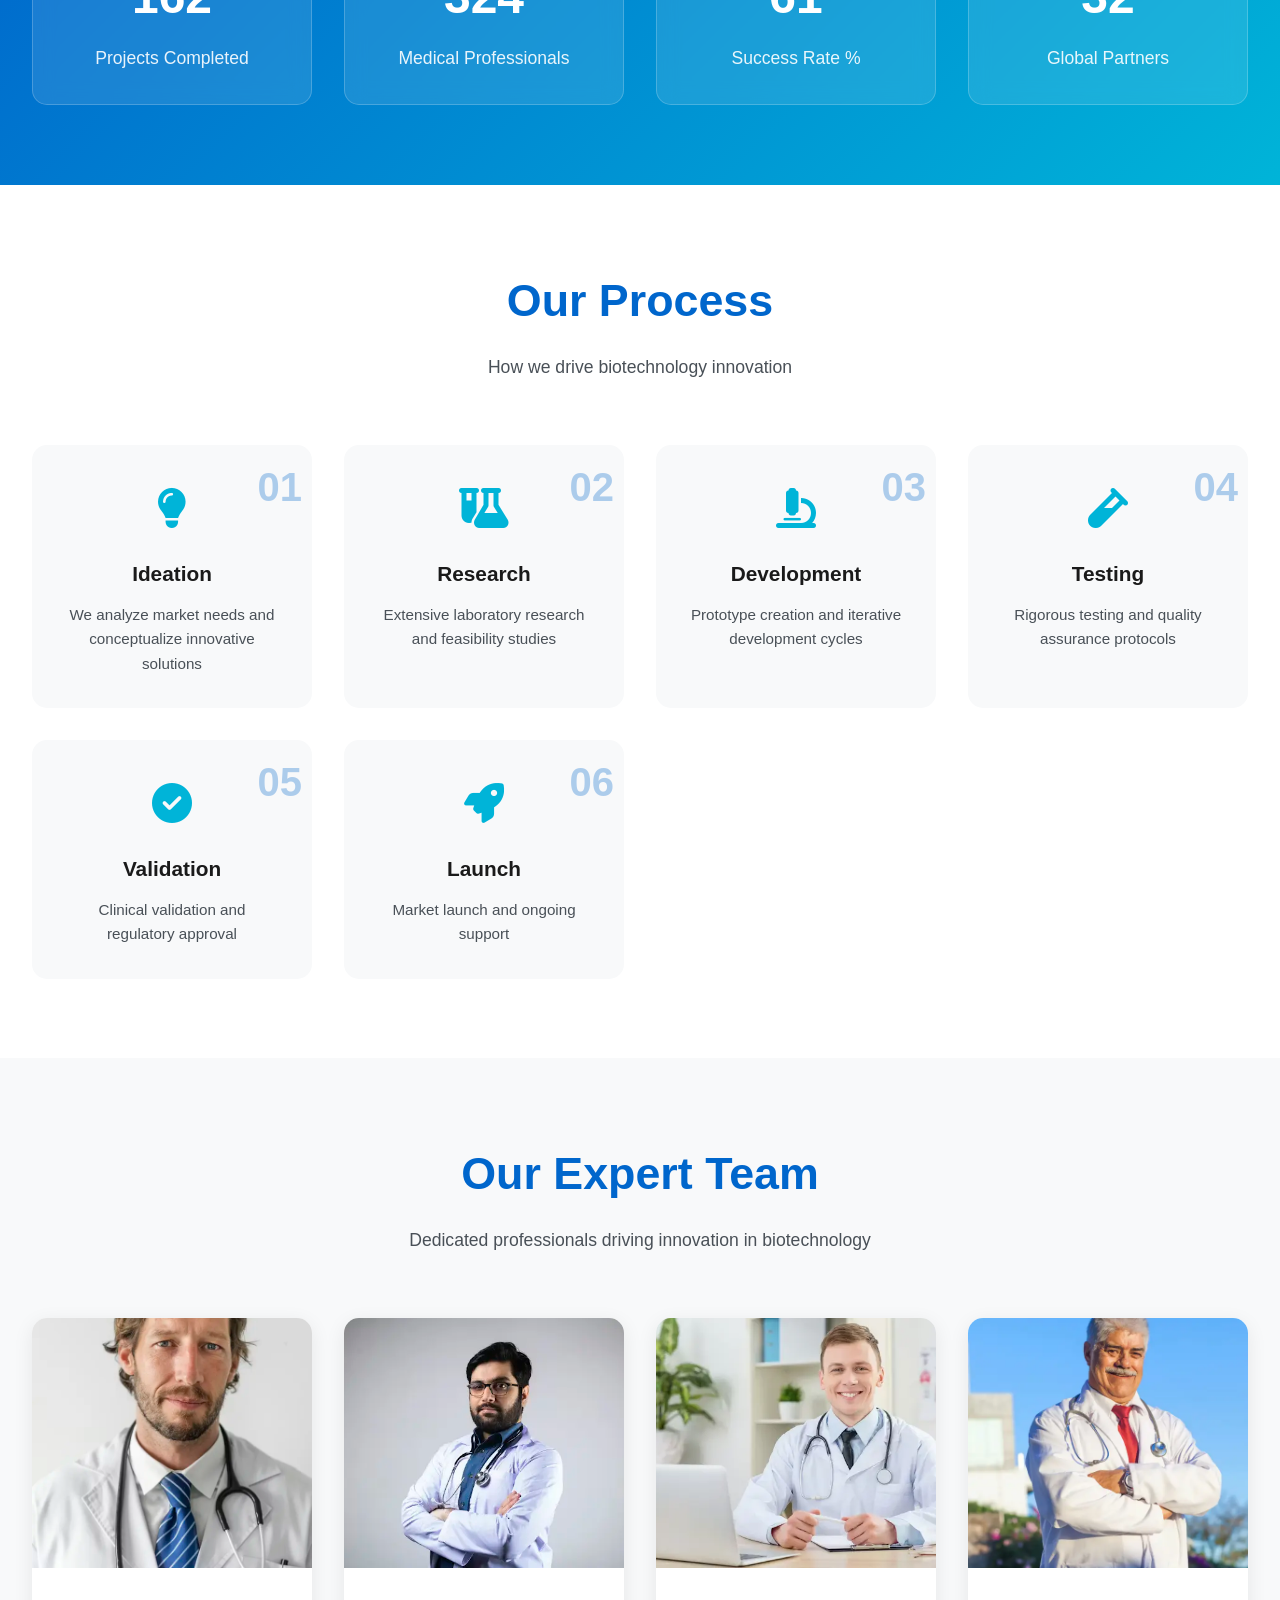
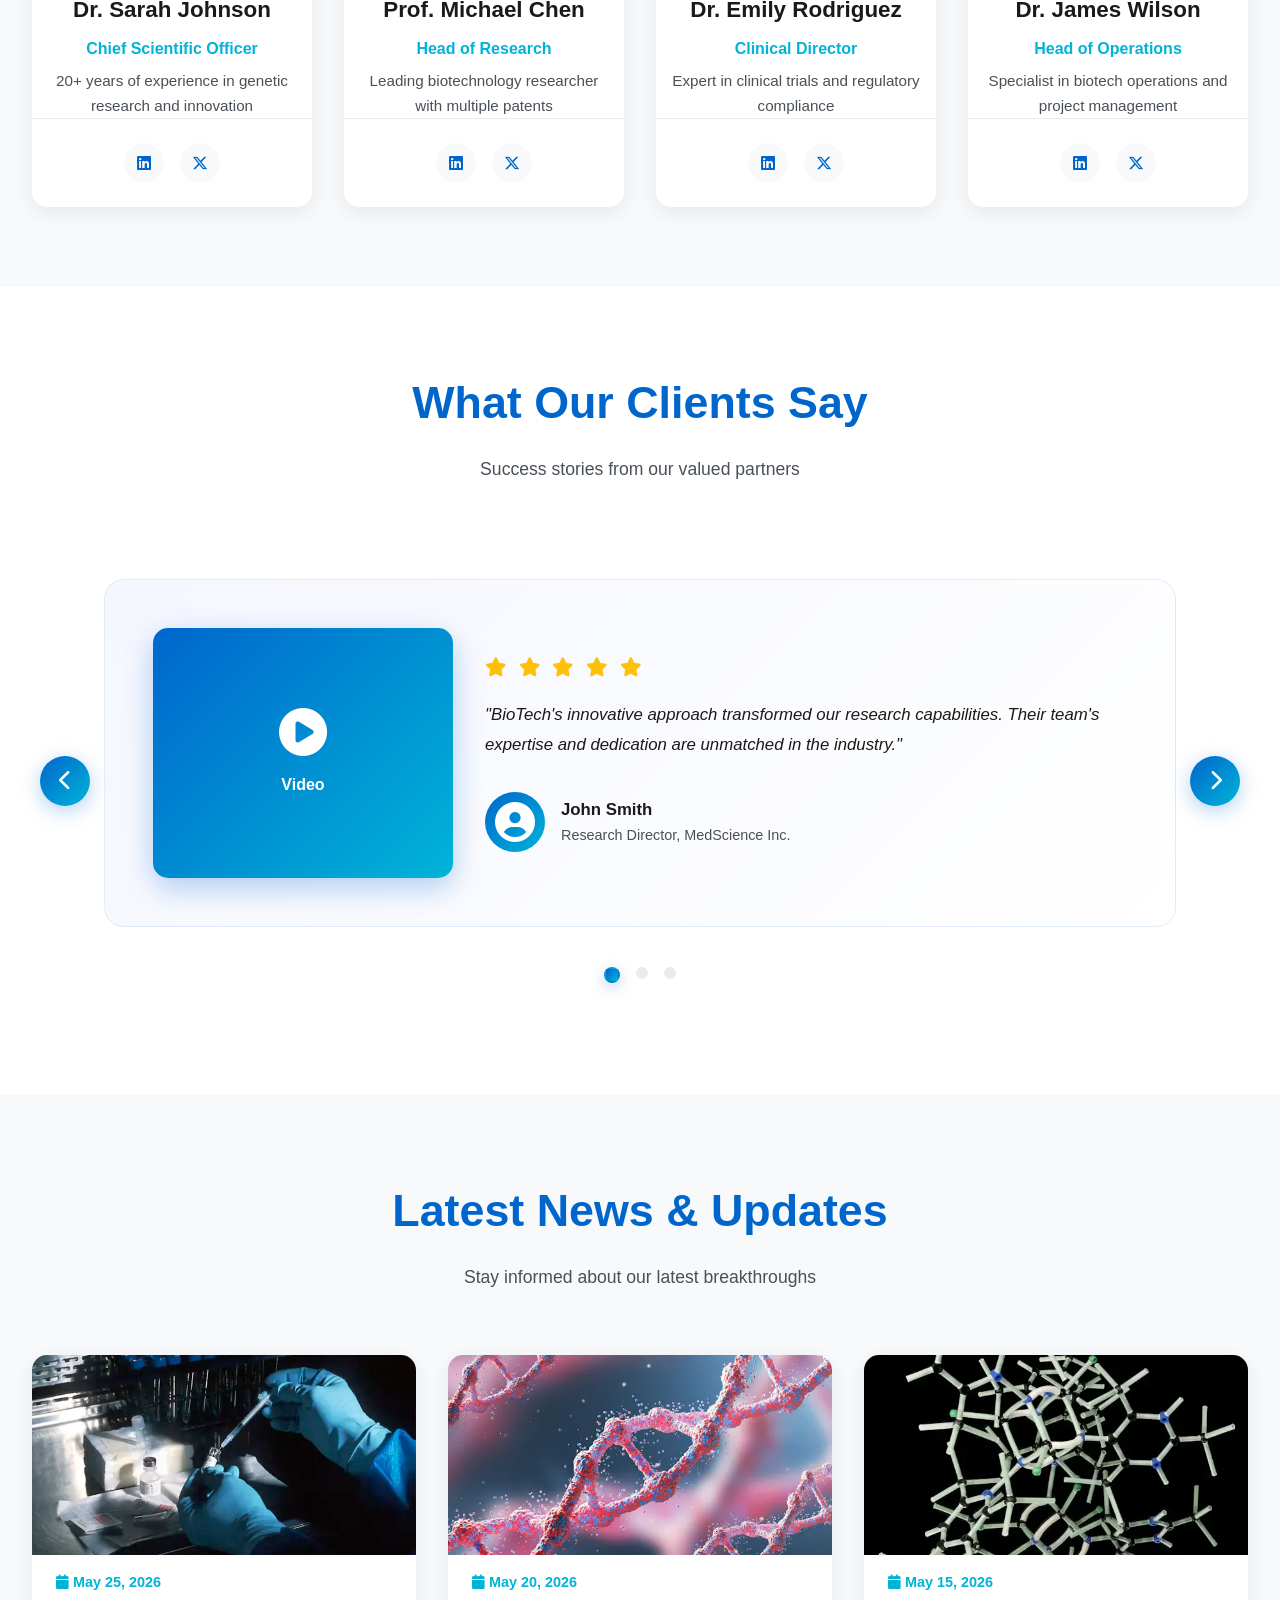
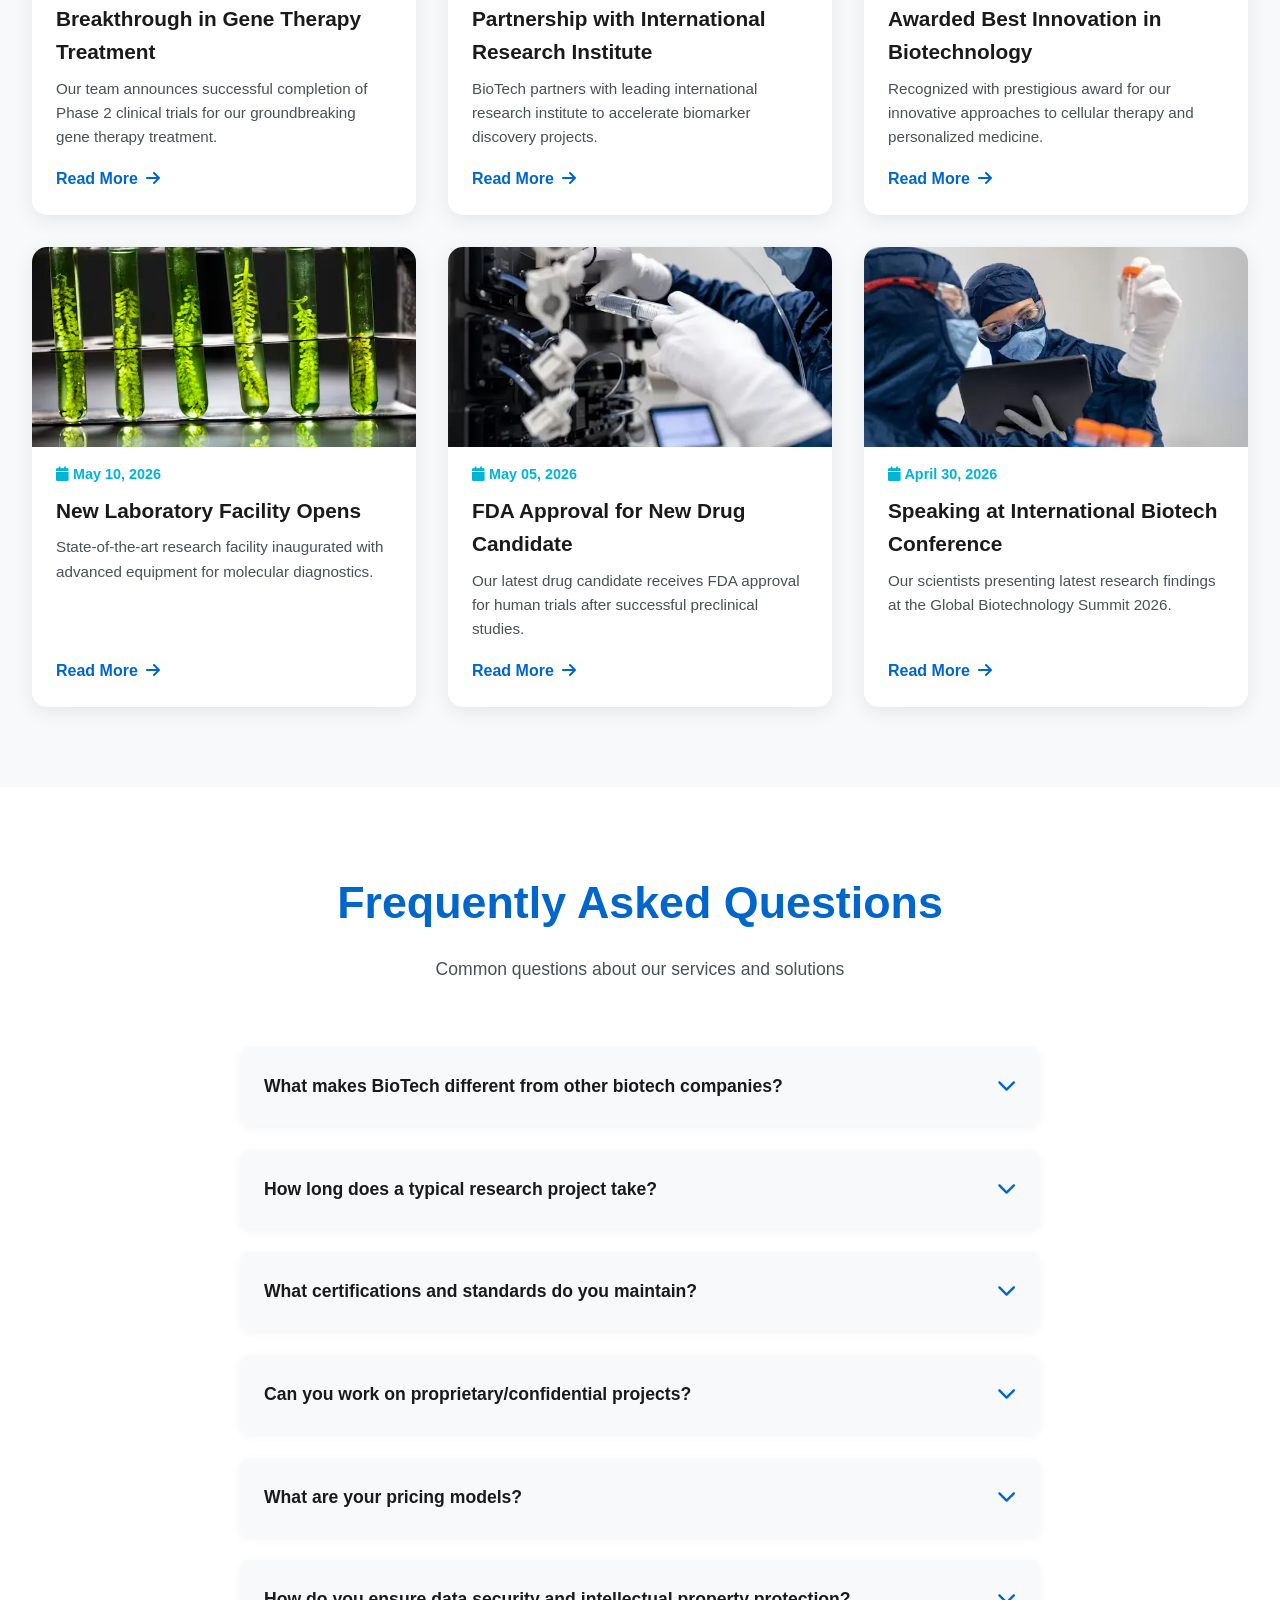
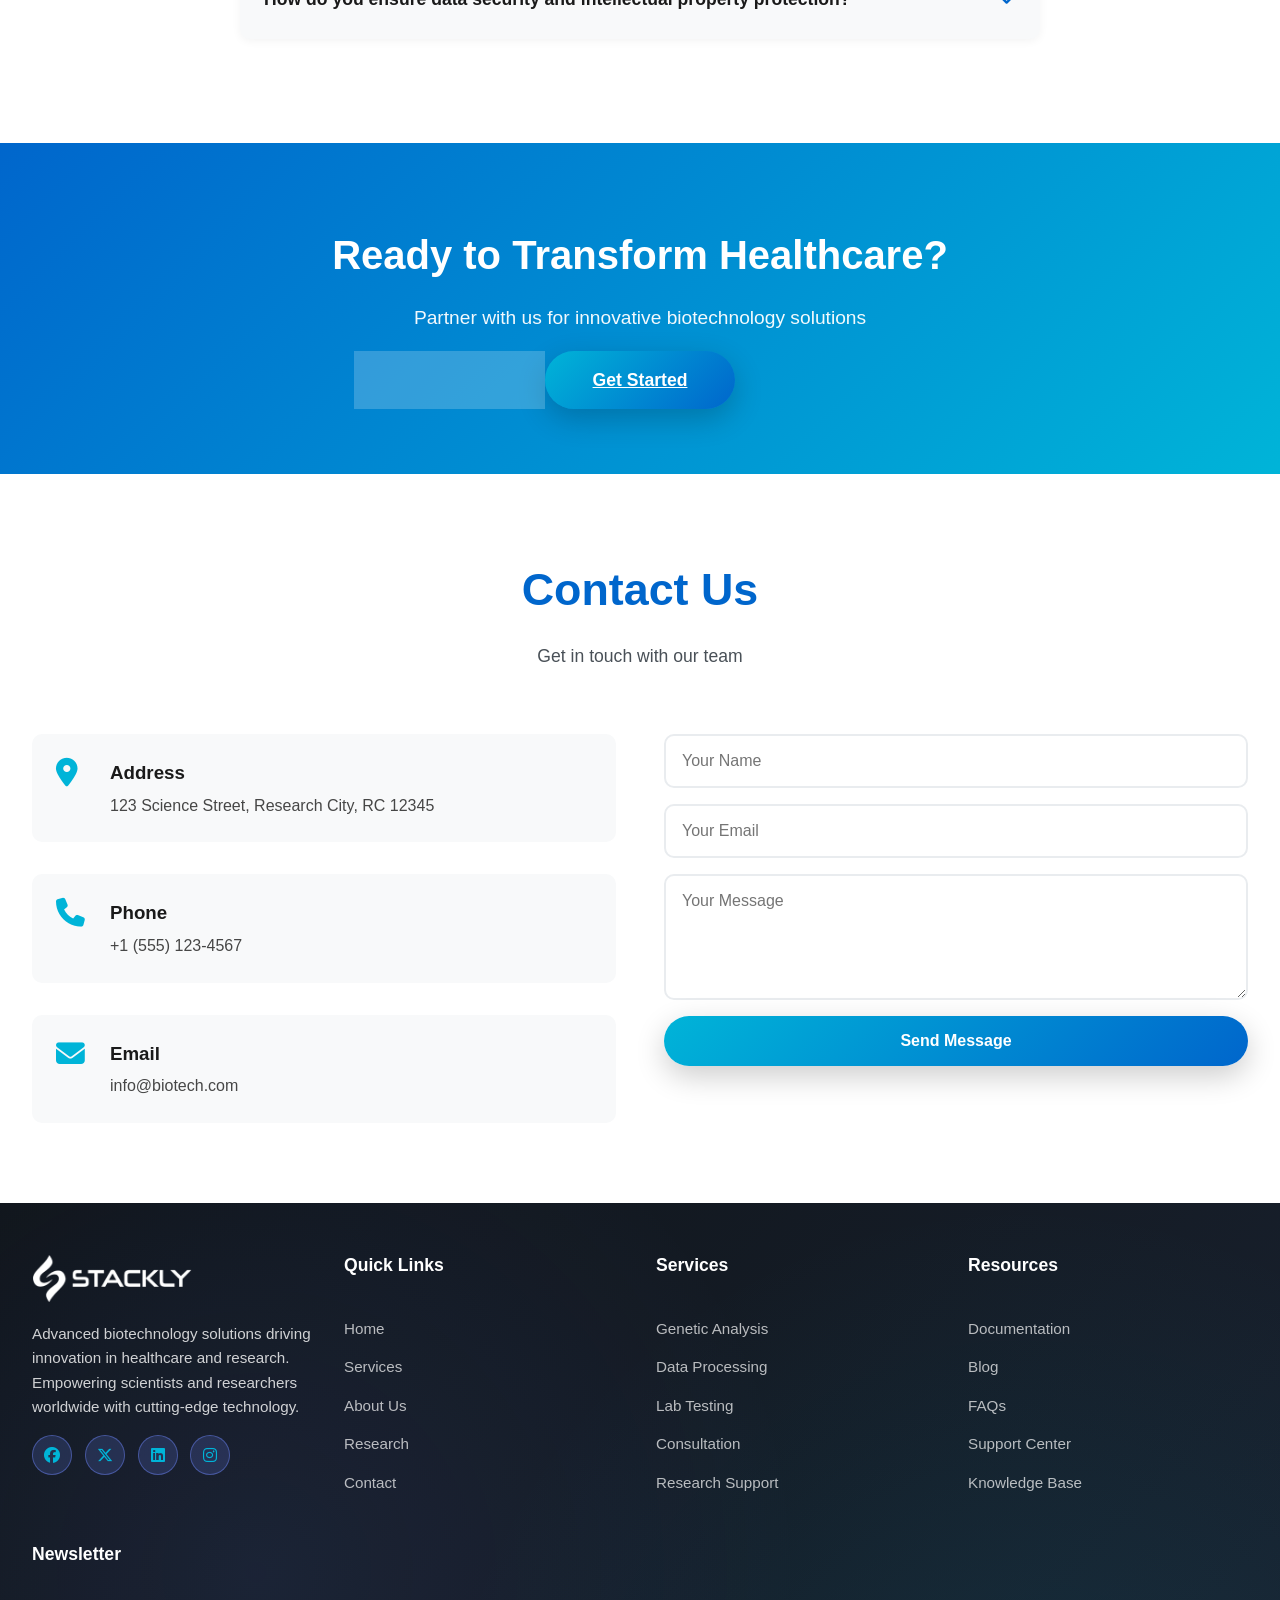
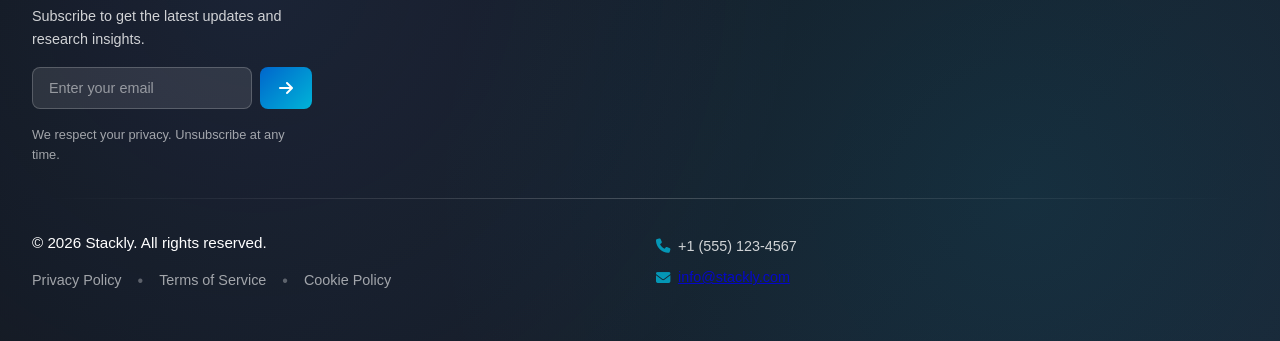
==== commit ae8434ef: "img update" ====
--- a/index.html
+++ b/index.html
@@ -618,7 +618,7 @@
         <div class="news-grid">
             <div class="news-card">
                 <div class="news-image-placeholder">
-                    <i class="fas fa-image"></i>
+                    <img src="news1.webp" alt="Gene therapy breakthrough" class="placeholder-image">
                 </div>
                 <div class="news-date"><i class="fas fa-calendar"></i> May 25, 2026</div>
                 <h3>Breakthrough in Gene Therapy Treatment</h3>
@@ -627,7 +627,7 @@
             </div>
             <div class="news-card">
                 <div class="news-image-placeholder">
-                    <i class="fas fa-image"></i>
+                    <img src="news2.webp" alt="Research partnership" class="placeholder-image">
                 </div>
                 <div class="news-date"><i class="fas fa-calendar"></i> May 20, 2026</div>
                 <h3>Partnership with International Research Institute</h3>
@@ -636,7 +636,7 @@
             </div>
             <div class="news-card">
                 <div class="news-image-placeholder">
-                    <i class="fas fa-image"></i>
+                    <img src="news3.webp" alt="Innovation award" class="placeholder-image">
                 </div>
                 <div class="news-date"><i class="fas fa-calendar"></i> May 15, 2026</div>
                 <h3>Awarded Best Innovation in Biotechnology</h3>
@@ -645,7 +645,7 @@
             </div>
             <div class="news-card">
                 <div class="news-image-placeholder">
-                    <i class="fas fa-image"></i>
+                    <img src="news4.webp" alt="New lab facility" class="placeholder-image">
                 </div>
                 <div class="news-date"><i class="fas fa-calendar"></i> May 10, 2026</div>
                 <h3>New Laboratory Facility Opens</h3>
@@ -654,7 +654,7 @@
             </div>
             <div class="news-card">
                 <div class="news-image-placeholder">
-                    <i class="fas fa-image"></i>
+                    <img src="news5.webp" alt="FDA approval" class="placeholder-image">
                 </div>
                 <div class="news-date"><i class="fas fa-calendar"></i> May 05, 2026</div>
                 <h3>FDA Approval for New Drug Candidate</h3>
@@ -663,7 +663,7 @@
             </div>
             <div class="news-card">
                 <div class="news-image-placeholder">
-                    <i class="fas fa-image"></i>
+                    <img src="news6.webp" alt="Biotech conference" class="placeholder-image">
                 </div>
                 <div class="news-date"><i class="fas fa-calendar"></i> April 30, 2026</div>
                 <h3>Speaking at International Biotech Conference</h3>
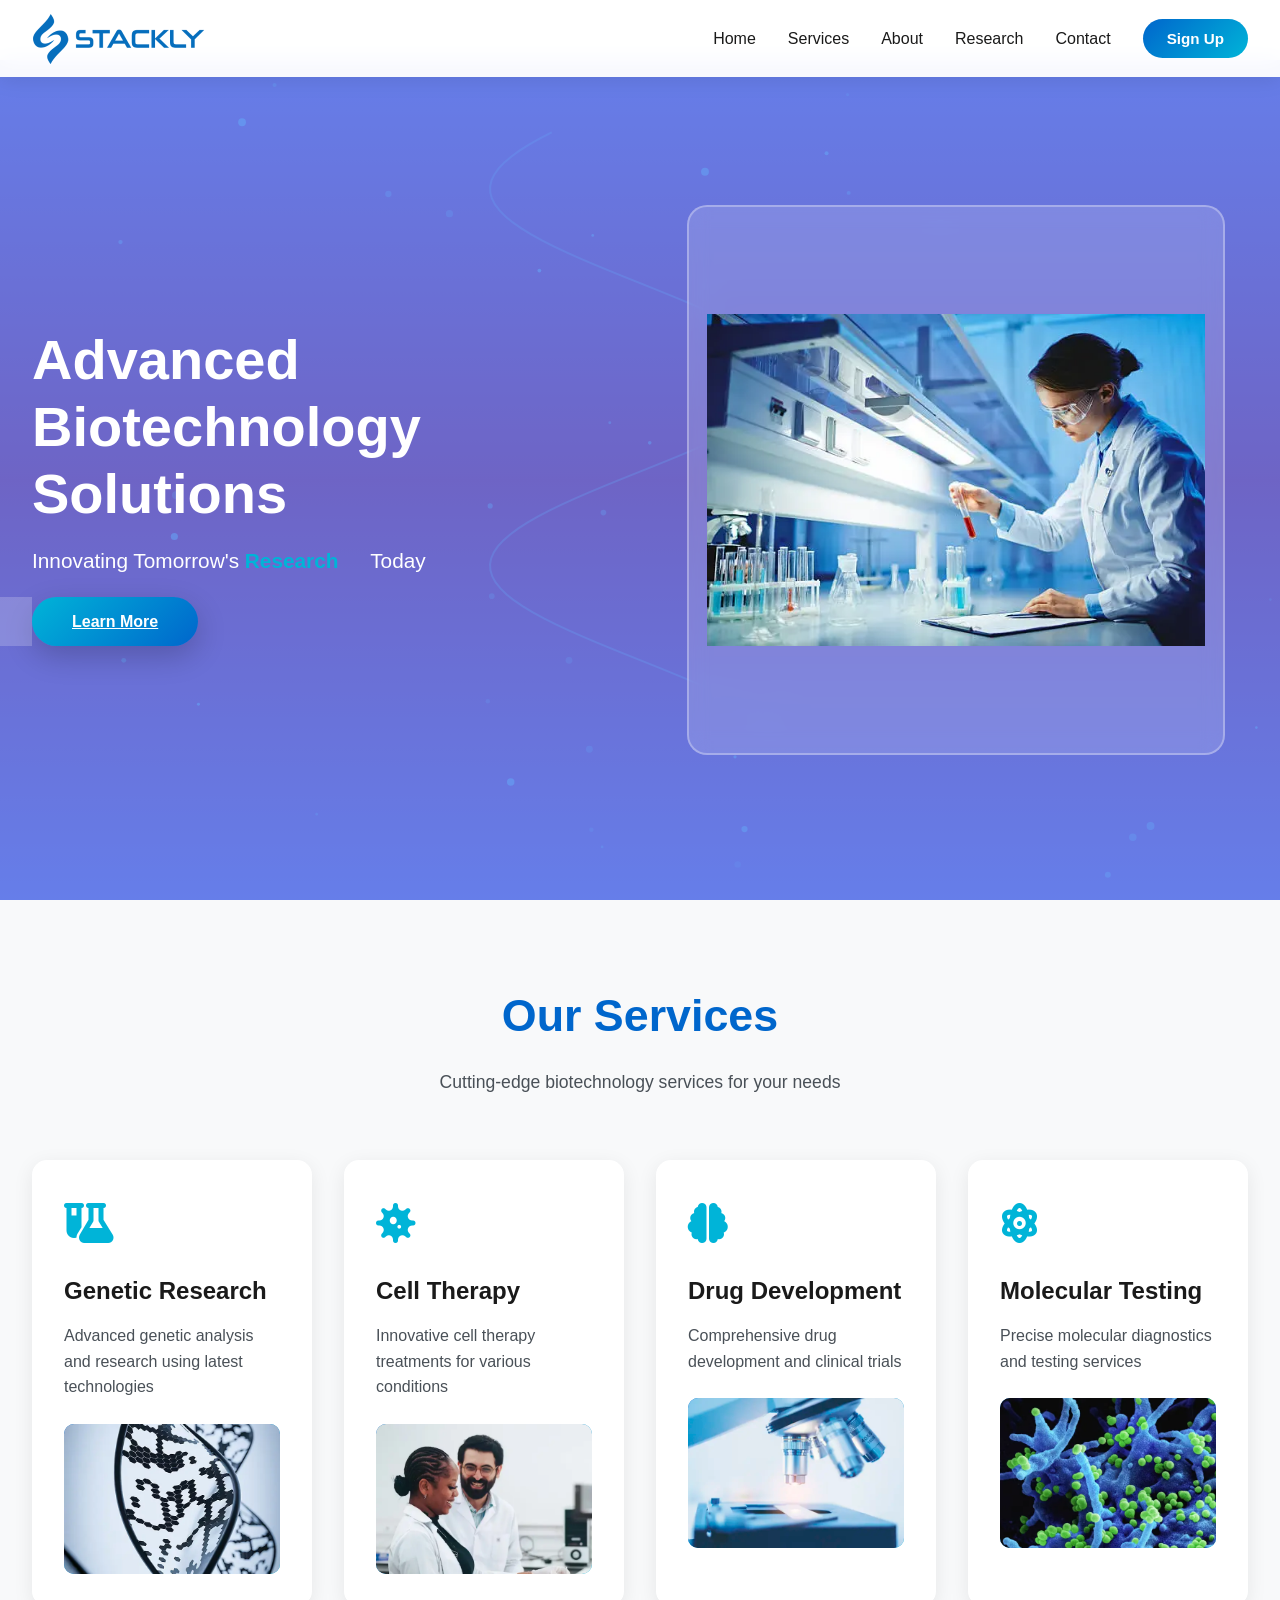
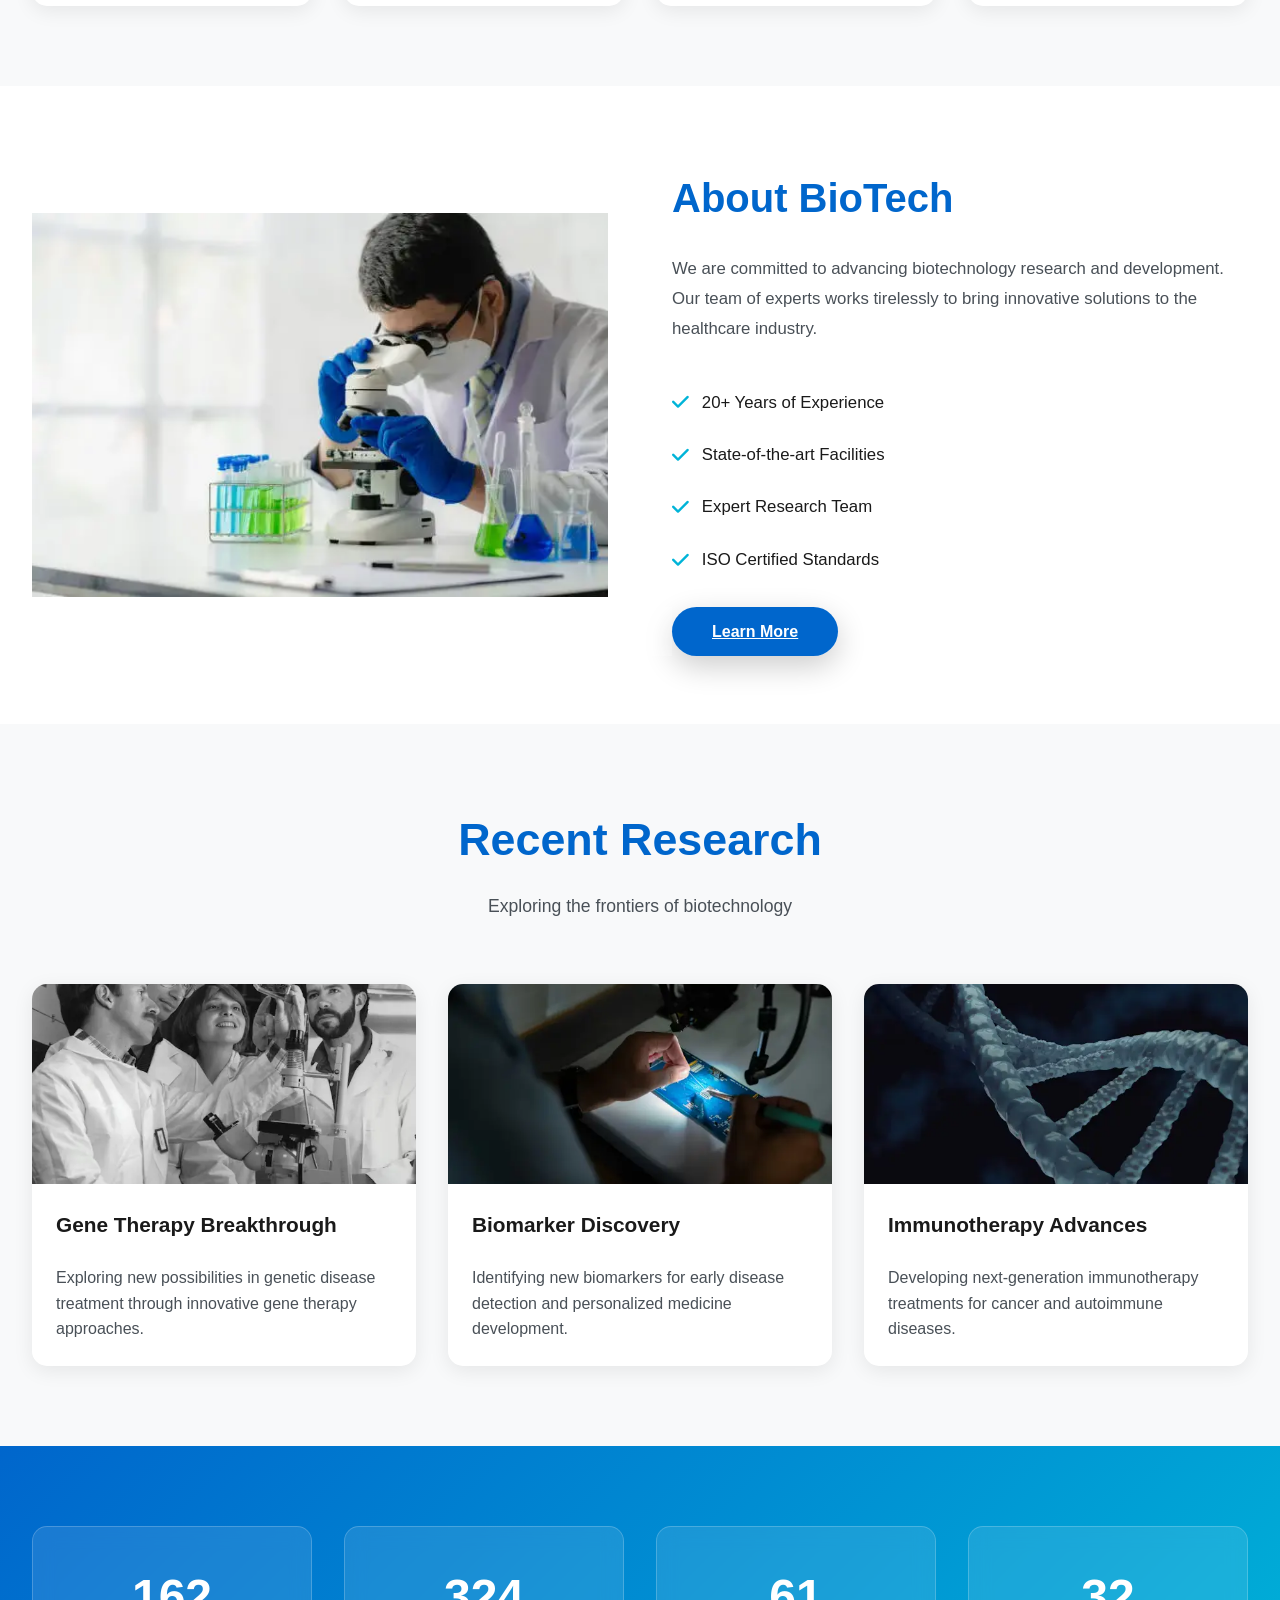
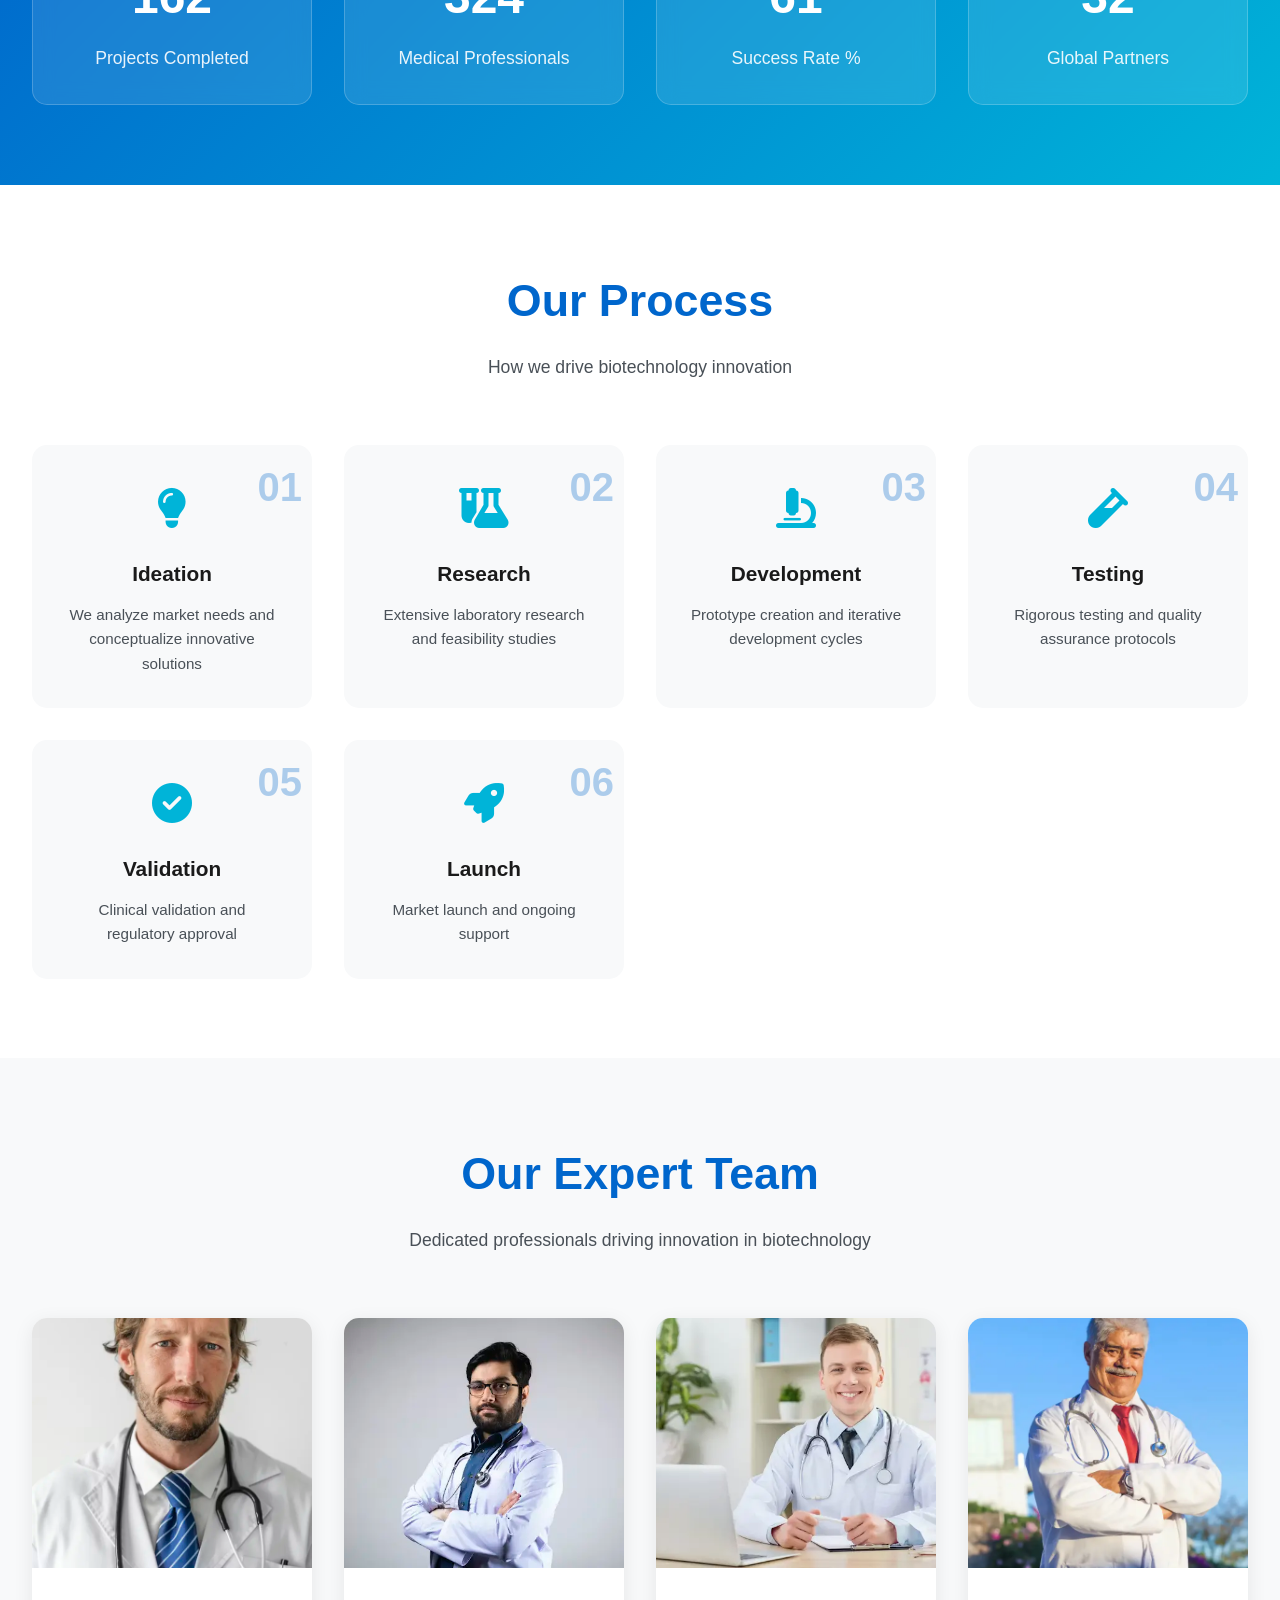
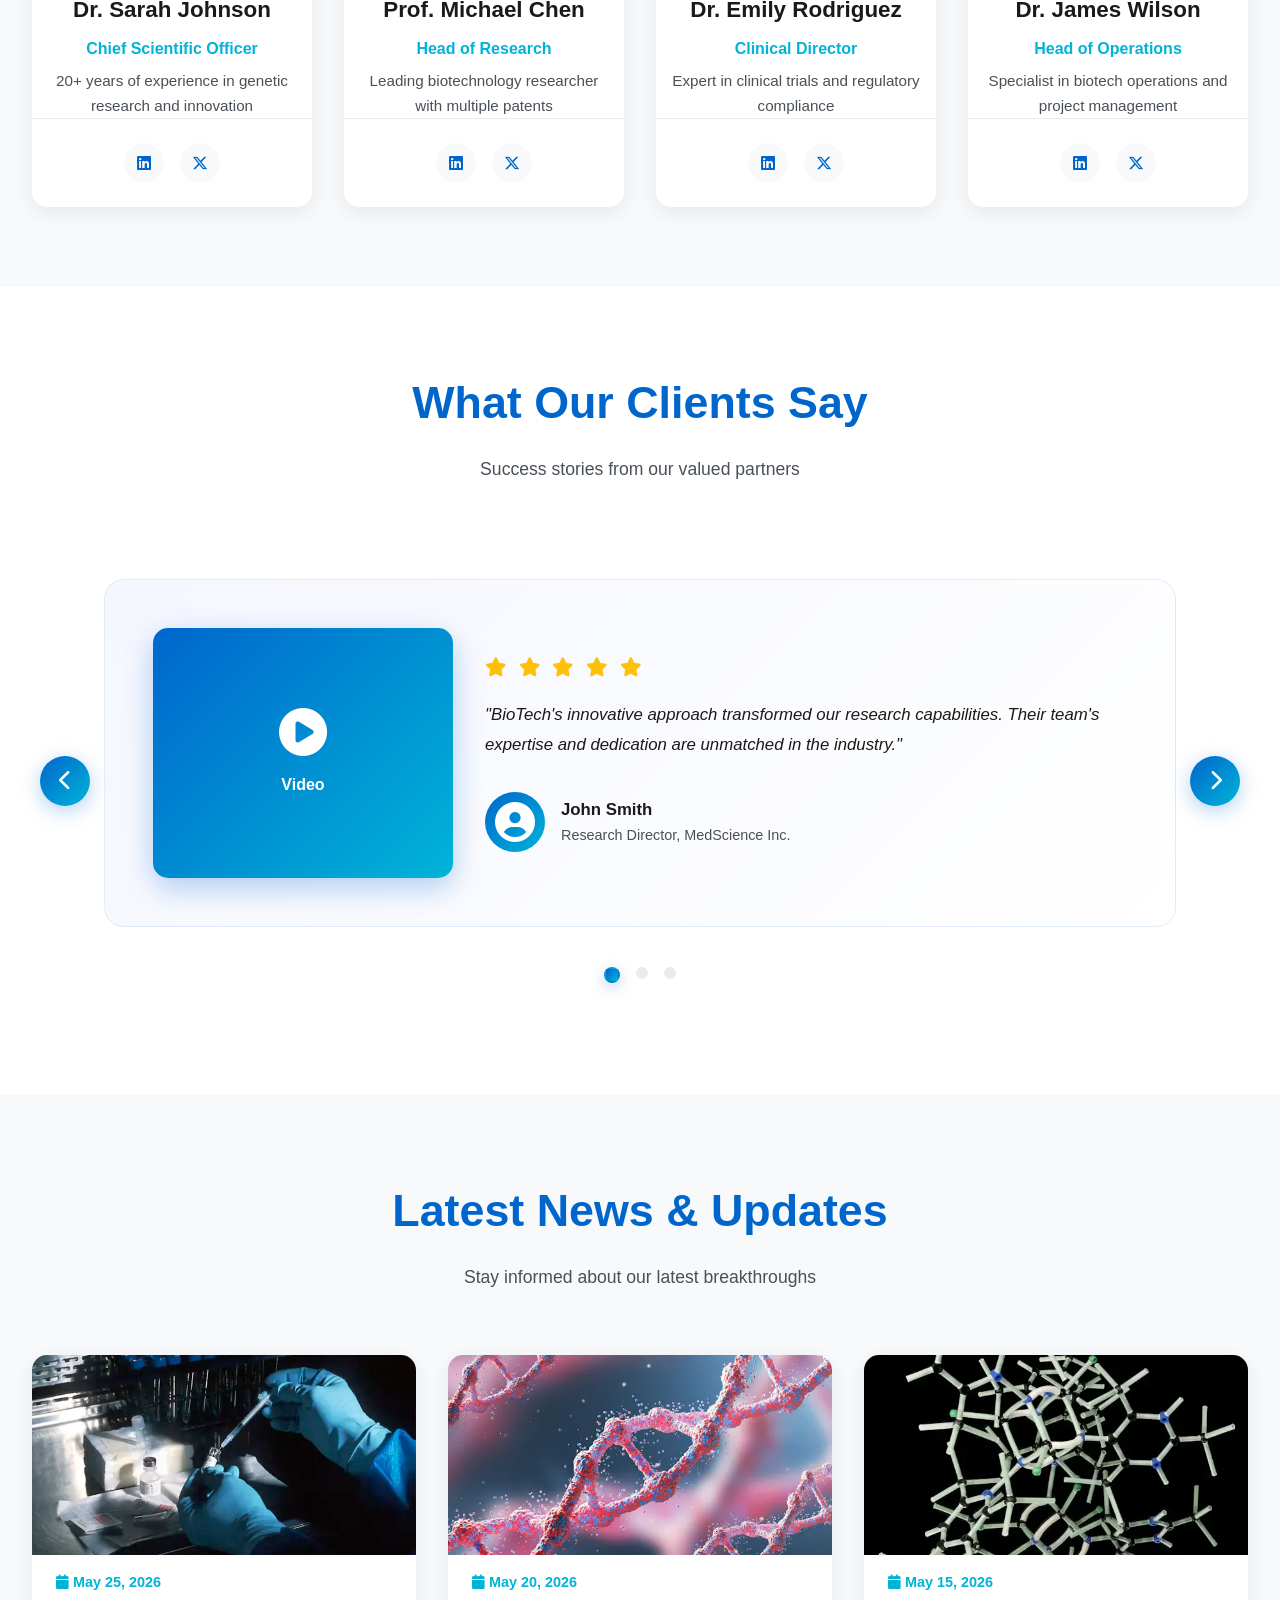
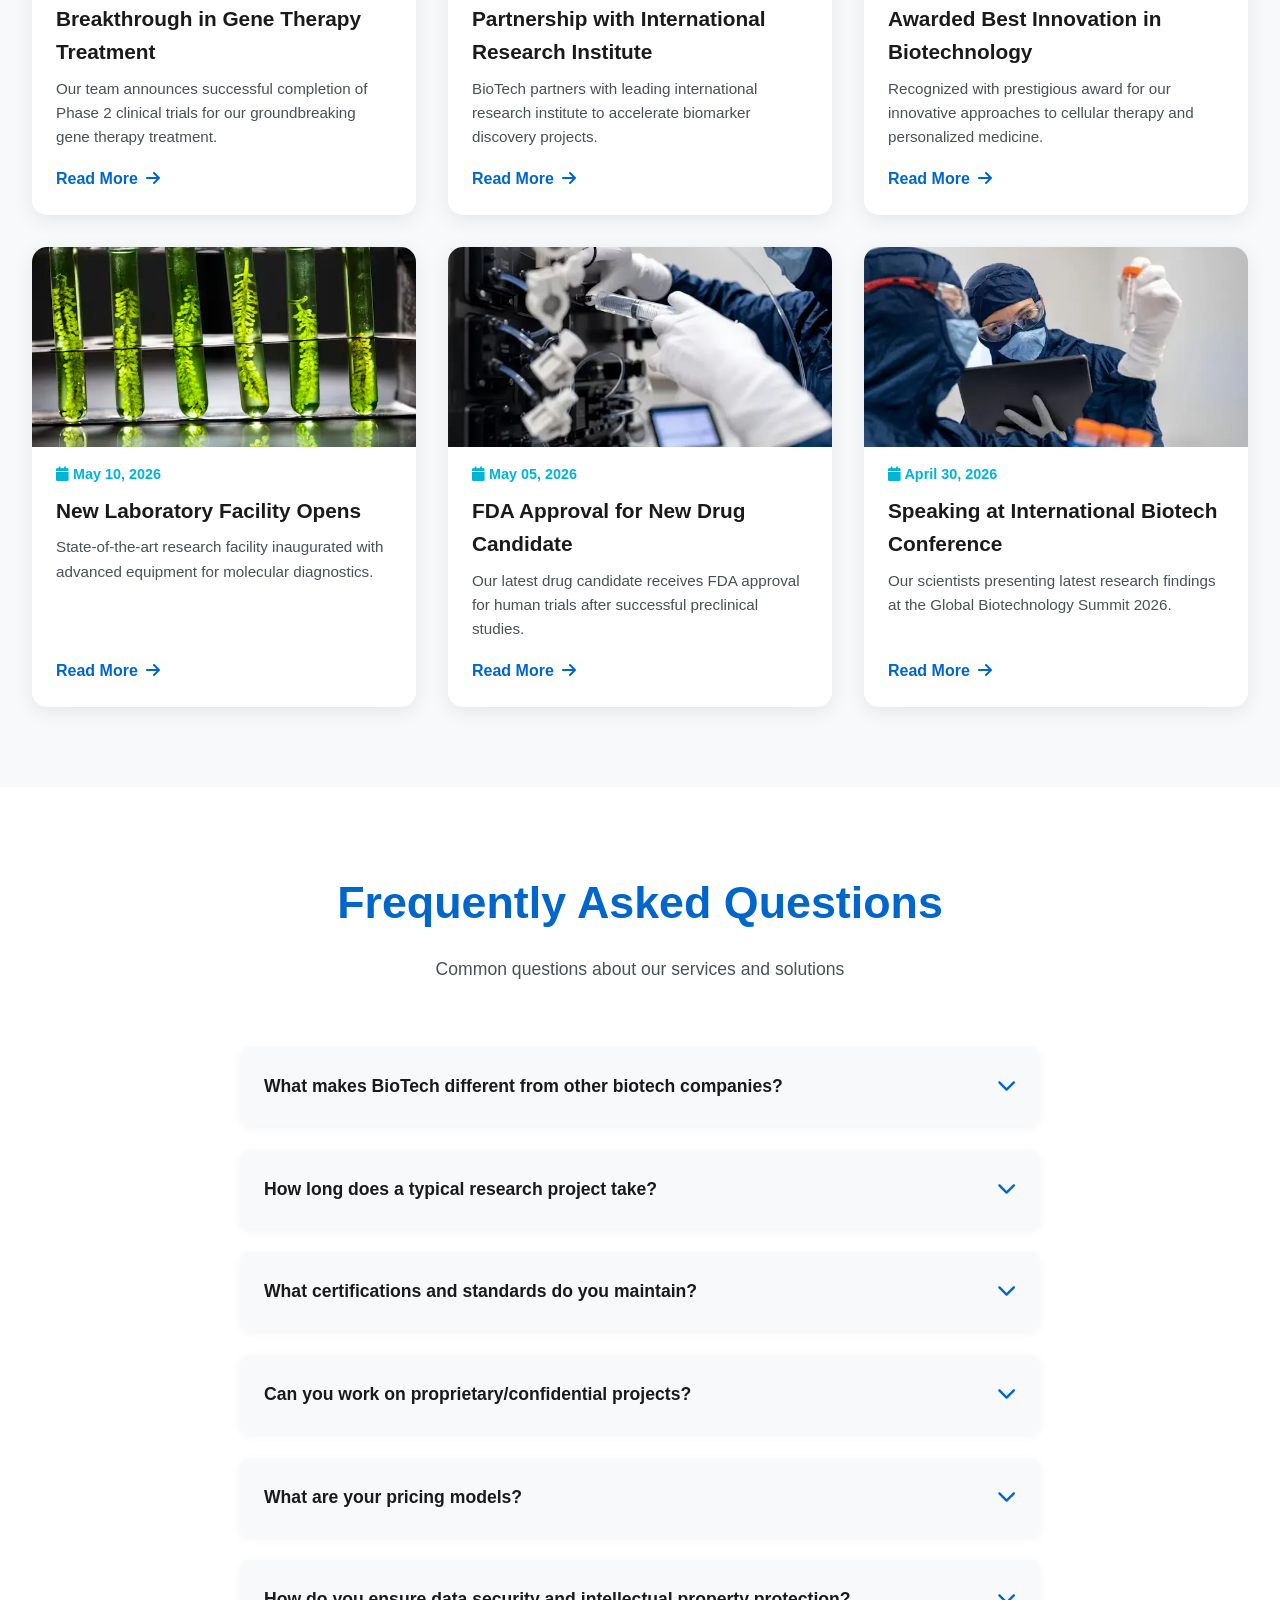
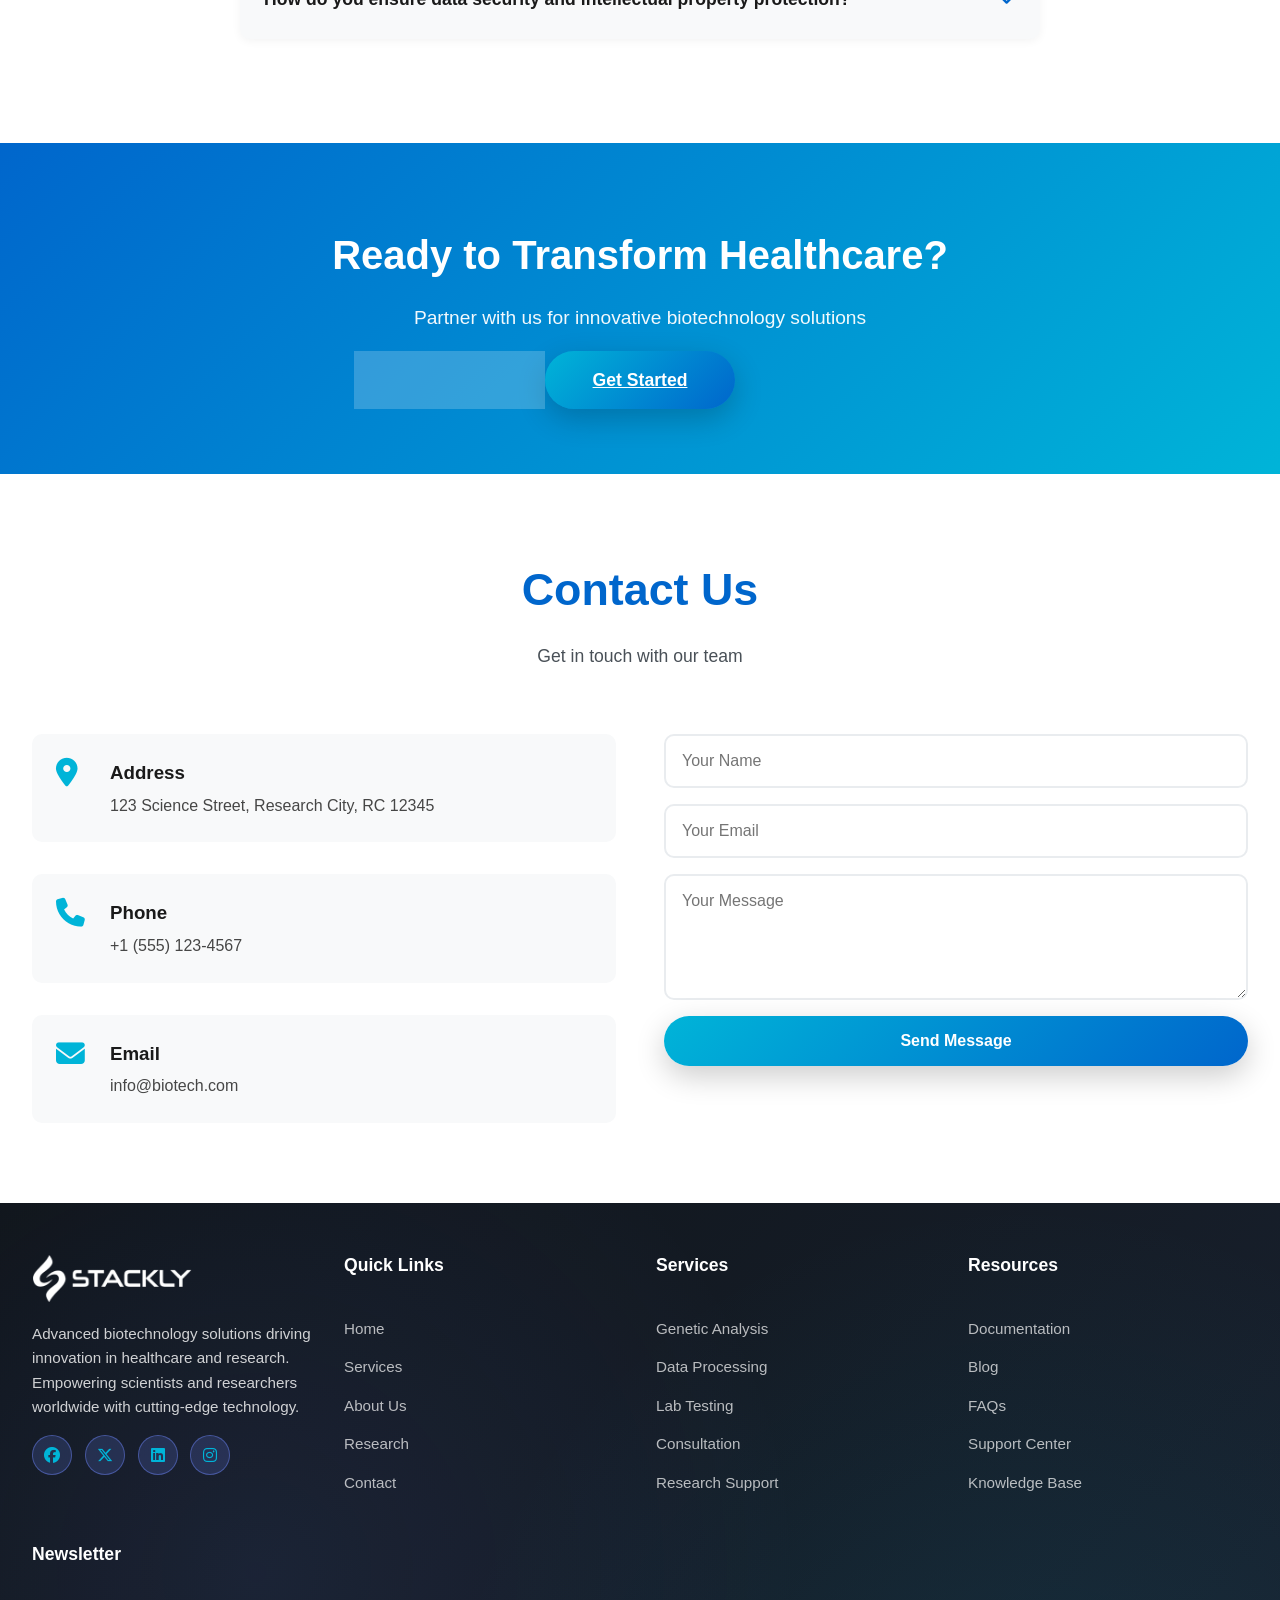
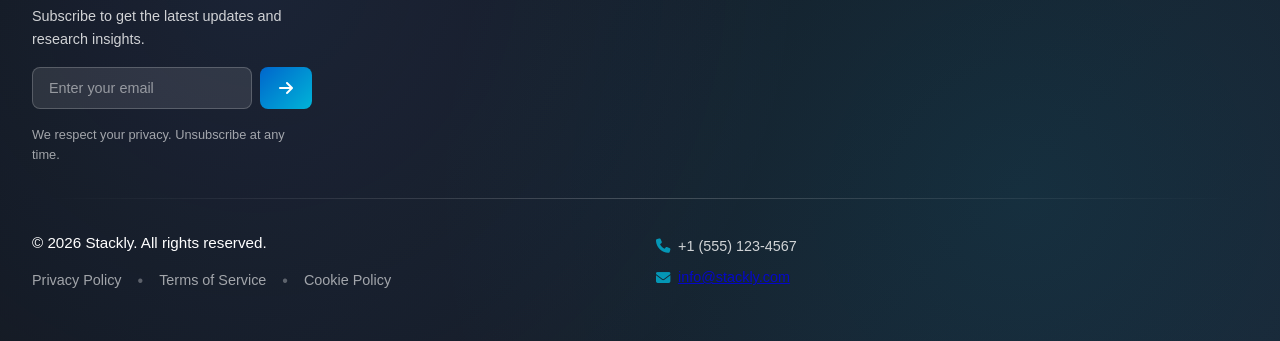
==== commit 109bf222: "bug fix" ====
--- a/index.html
+++ b/index.html
@@ -464,8 +464,8 @@
                 <p class="position">Chief Scientific Officer</p>
                 <p class="bio">20+ years of experience in genetic research and innovation</p>
                 <div class="team-social">
-                    <a href="#"><i class="fab fa-linkedin"></i></a>
-                    <a href="#"><i class="fab fa-x-twitter"></i></a>
+                    <a href="404.html"><i class="fab fa-linkedin"></i></a>
+                    <a href="404.html"><i class="fab fa-x-twitter"></i></a>
                 </div>
             </div>
             <div class="team-card">
@@ -476,8 +476,8 @@
                 <p class="position">Head of Research</p>
                 <p class="bio">Leading biotechnology researcher with multiple patents</p>
                 <div class="team-social">
-                    <a href="#"><i class="fab fa-linkedin"></i></a>
-                    <a href="#"><i class="fab fa-x-twitter"></i></a>
+                    <a href="404.html"><i class="fab fa-linkedin"></i></a>
+                    <a href="404.html"><i class="fab fa-x-twitter"></i></a>
                 </div>
             </div>
             <div class="team-card">
@@ -488,8 +488,8 @@
                 <p class="position">Clinical Director</p>
                 <p class="bio">Expert in clinical trials and regulatory compliance</p>
                 <div class="team-social">
-                    <a href="#"><i class="fab fa-linkedin"></i></a>
-                    <a href="#"><i class="fab fa-x-twitter"></i></a>
+                    <a href="404.html"><i class="fab fa-linkedin"></i></a>
+                    <a href="404.html"><i class="fab fa-x-twitter"></i></a>
                 </div>
             </div>
             <div class="team-card">
@@ -500,8 +500,8 @@
                 <p class="position">Head of Operations</p>
                 <p class="bio">Specialist in biotech operations and project management</p>
                 <div class="team-social">
-                    <a href="#"><i class="fab fa-linkedin"></i></a>
-                    <a href="#"><i class="fab fa-x-twitter"></i></a>
+                    <a href="404.html"><i class="fab fa-linkedin"></i></a>
+                    <a href="404.html"><i class="fab fa-x-twitter"></i></a>
                 </div>
             </div>
         </div>
--- a/style.css
+++ b/style.css
@@ -52,7 +52,7 @@
     display: flex;
     justify-content: space-between;
     align-items: center;
-    padding: 0.5rem 2rem;
+    padding: 0.85rem 2rem;
     max-width: 1400px;
     margin: 0 auto;
     width: 100%;
@@ -107,15 +107,24 @@
     display: flex;
     list-style: none;
     gap: 2rem;
+    align-items: center;
+}
+
+.nav-menu li {
+    display: flex;
+    align-items: center;
 }
 
 .nav-link {
+    display: inline-flex;
+    align-items: center;
     text-decoration: none;
     color: var(--text-dark);
     font-weight: 500;
     position: relative;
     transition: var(--transition);
-    padding: 0.5rem 0;
+    padding: 0.7rem 0;
+    line-height: 1;
 }
 
 .nav-link::after {
@@ -1400,6 +1409,16 @@
     scroll-behavior: smooth;
 }
 
+section {
+    scroll-margin-top: 90px;
+}
+
+@media (max-width: 768px) {
+    section {
+        scroll-margin-top: 110px;
+    }
+}
+
 .scroll-progress-bar {
     position: fixed;
     top: 0;
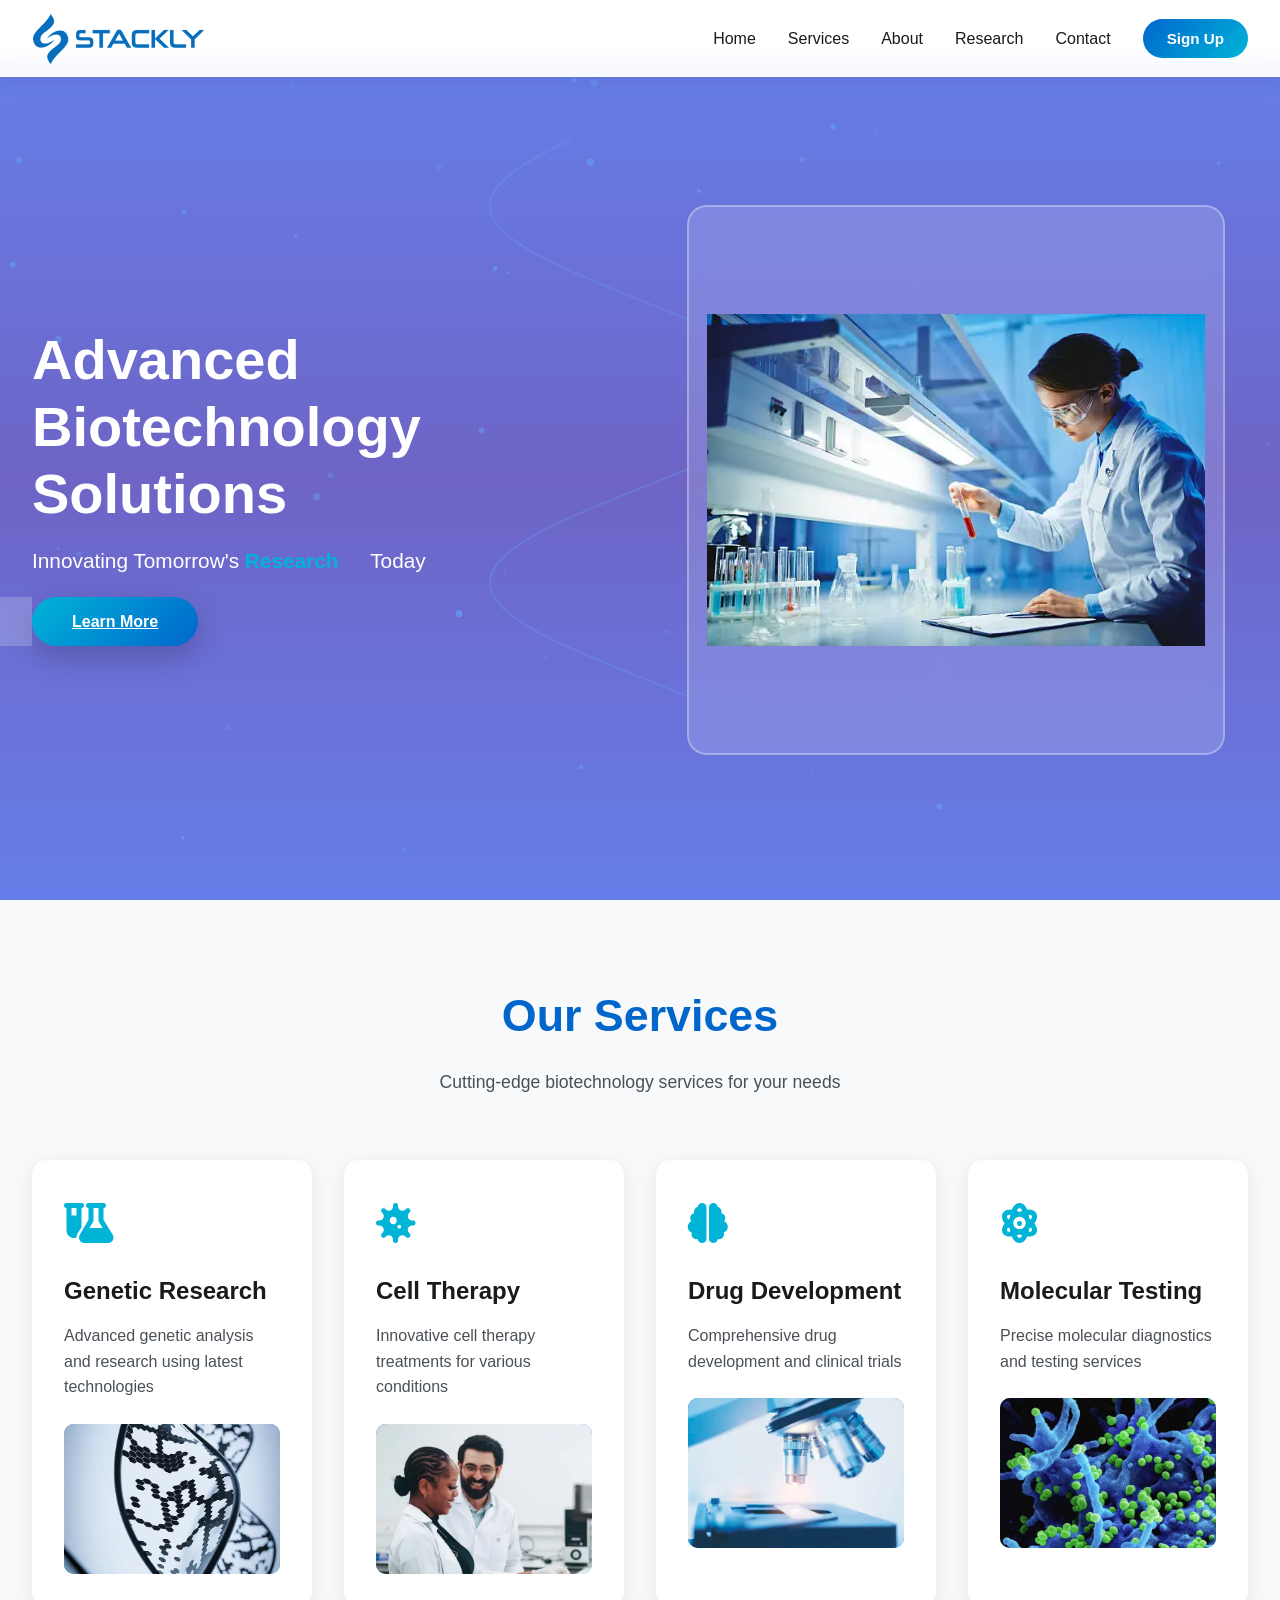
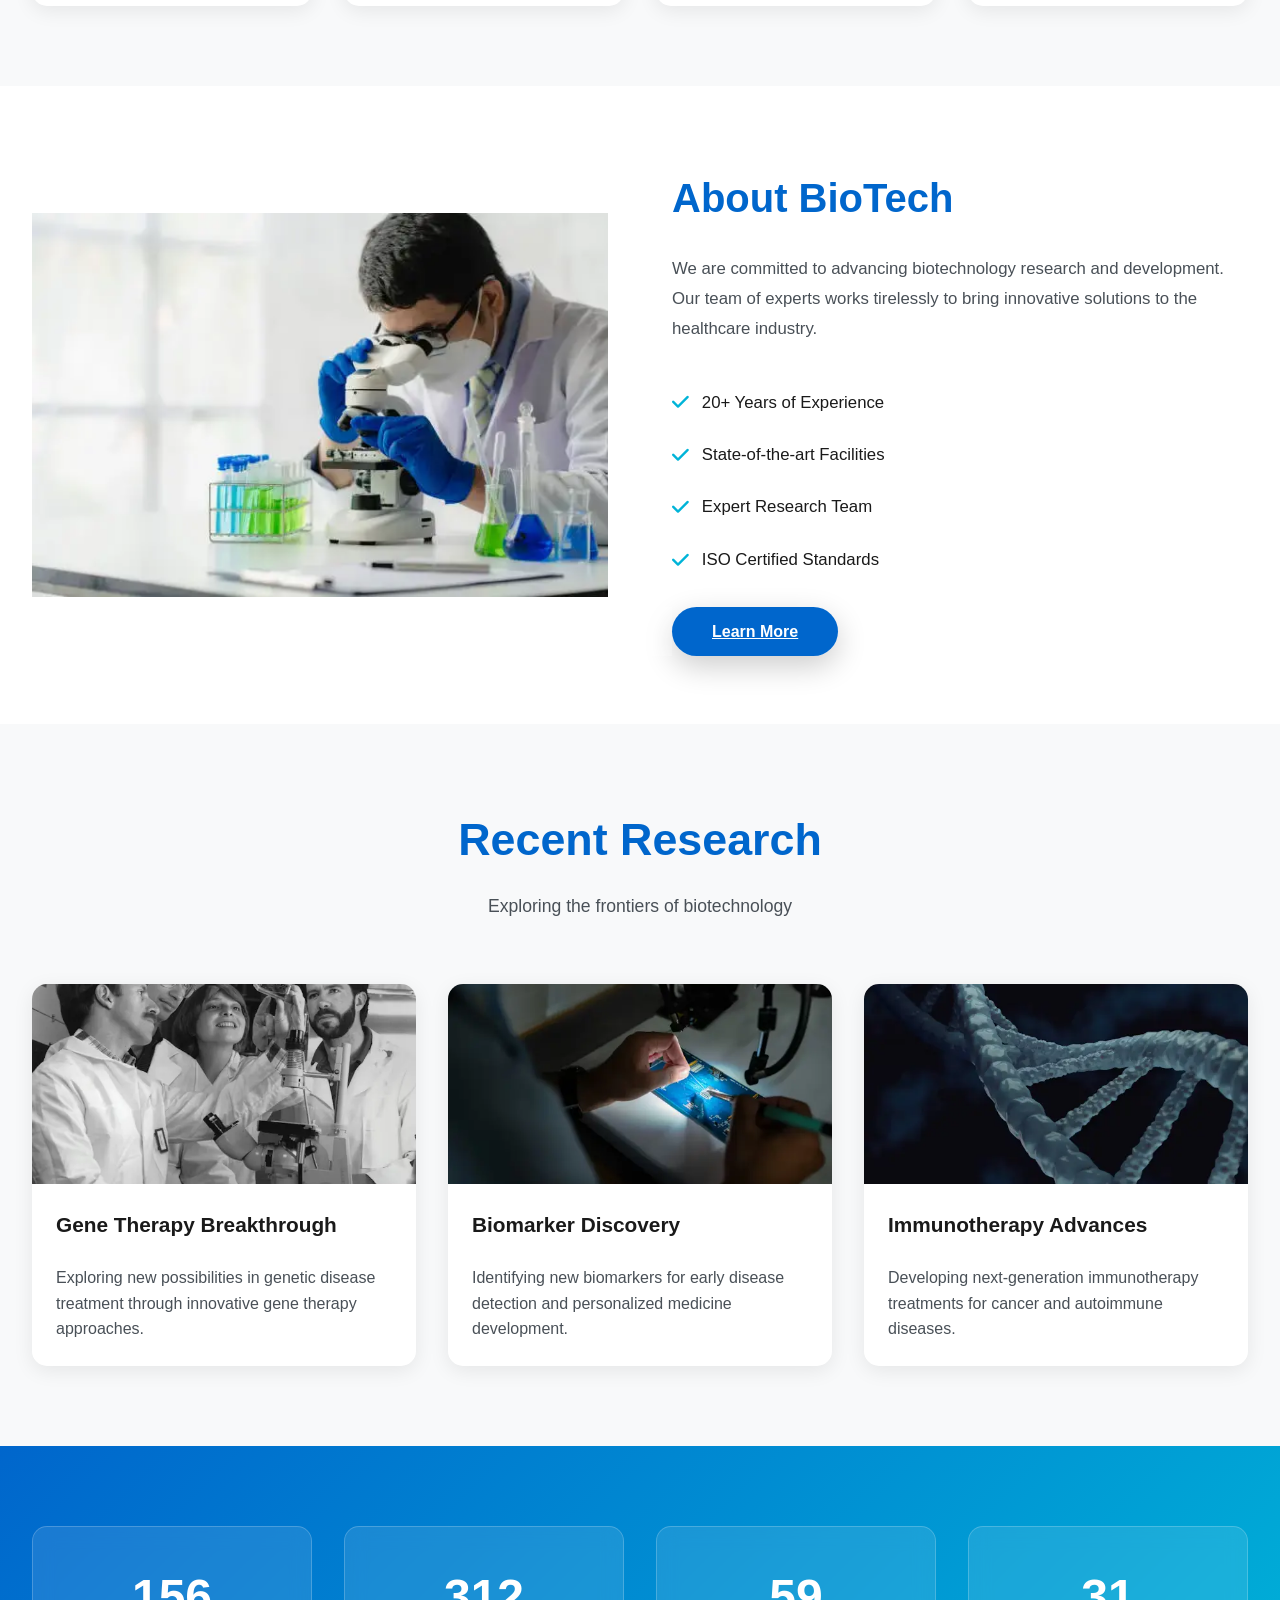
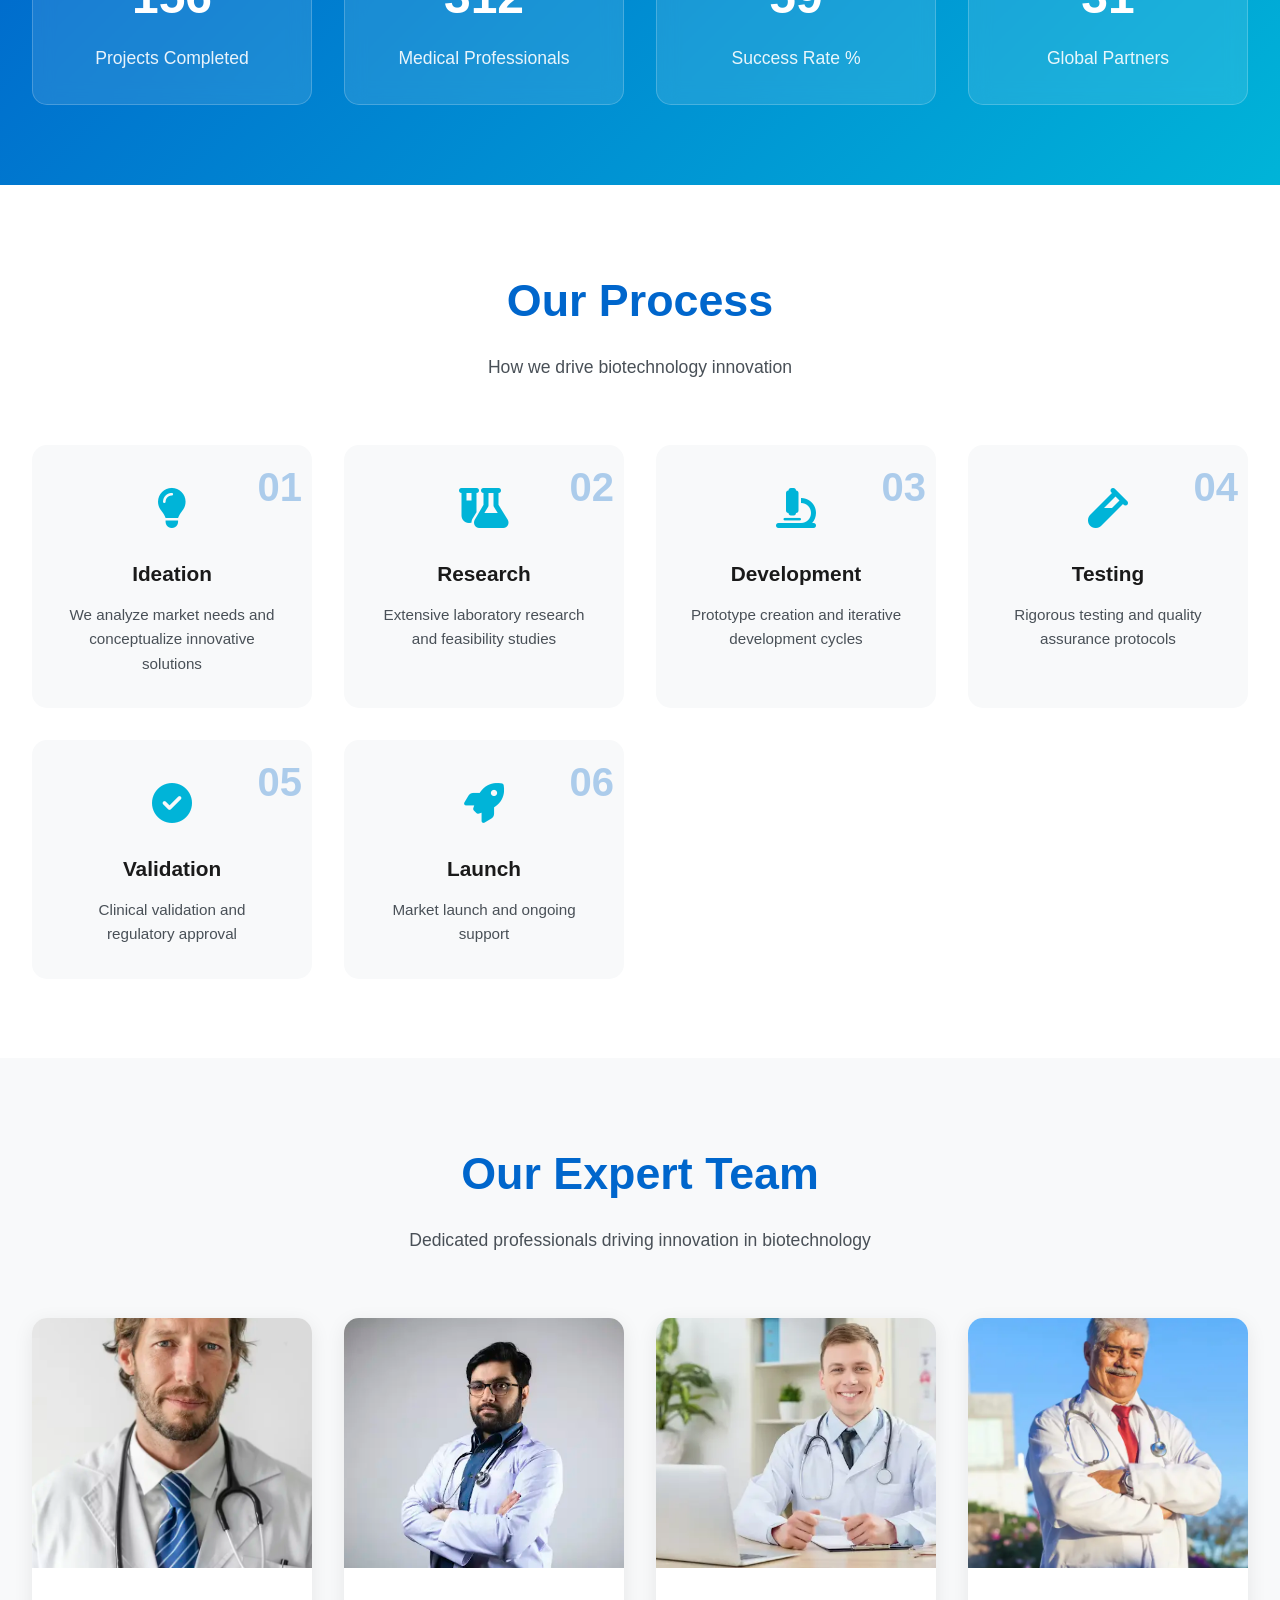
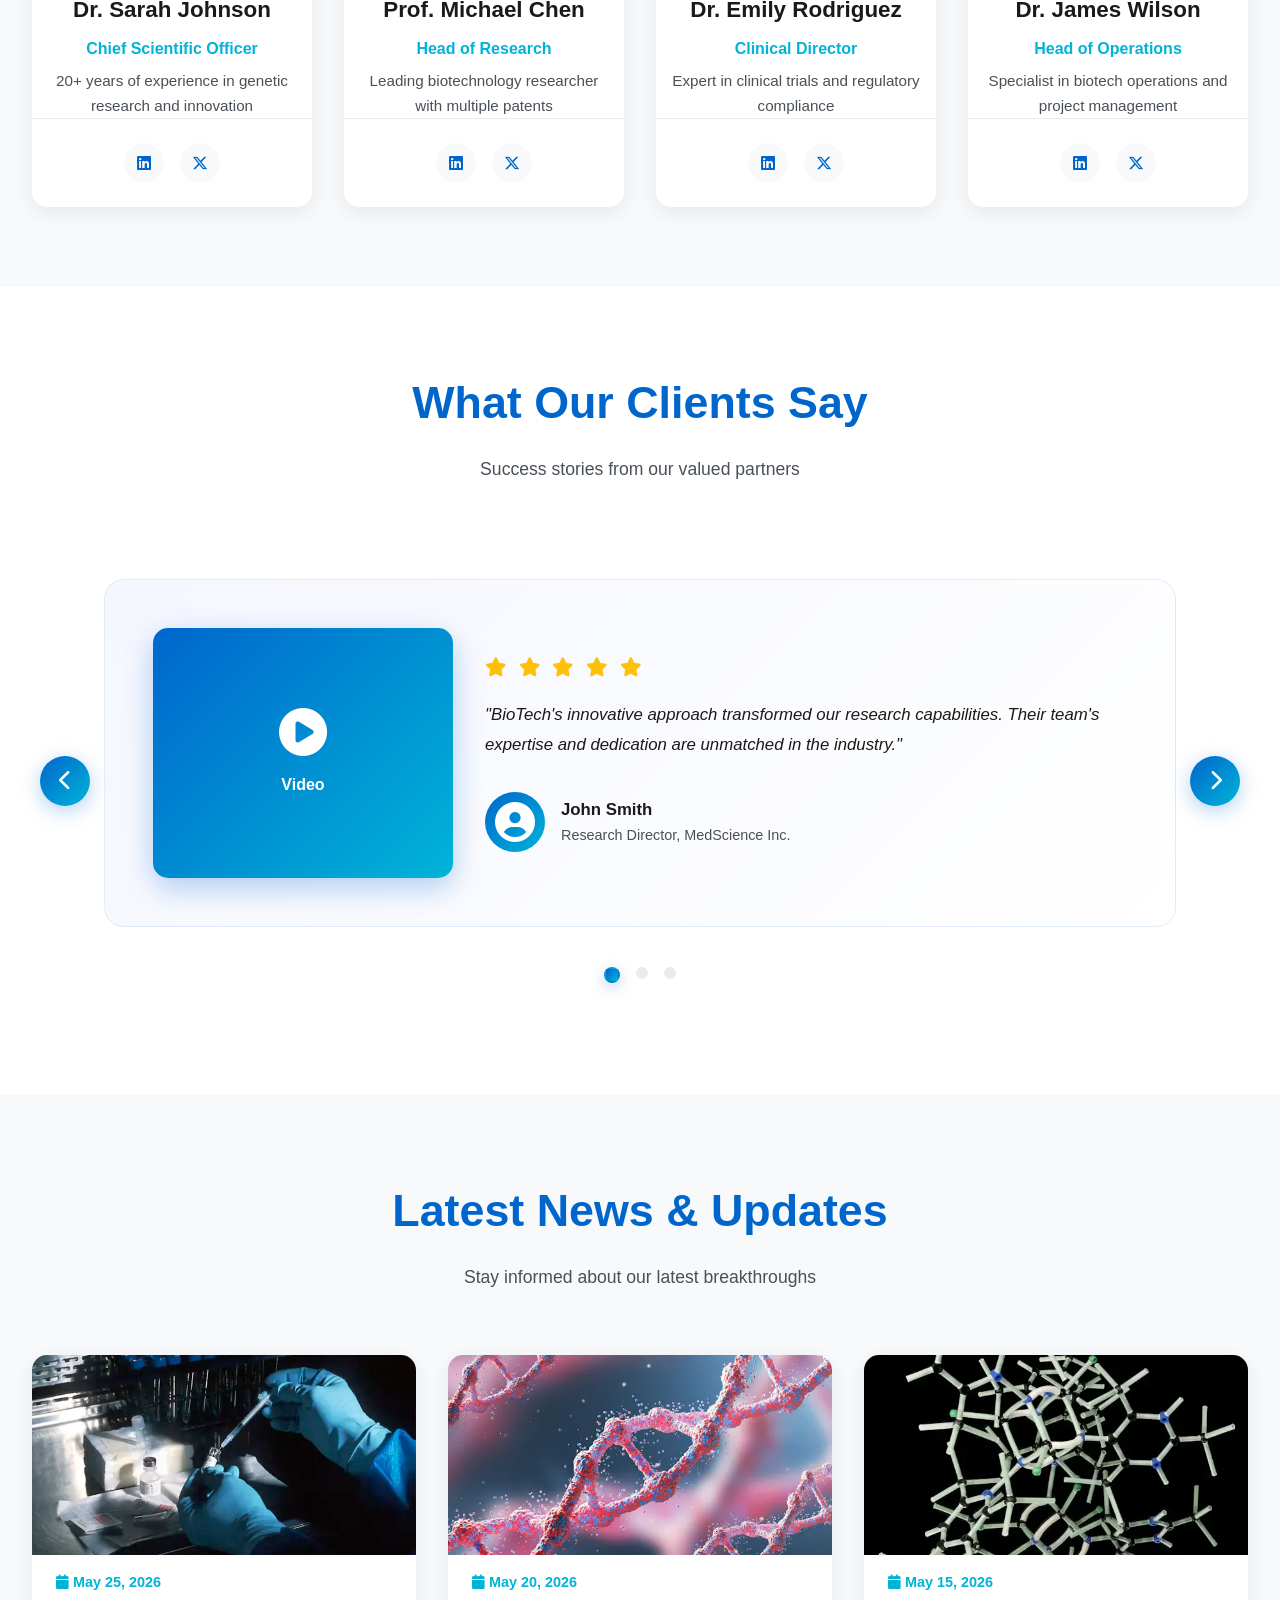
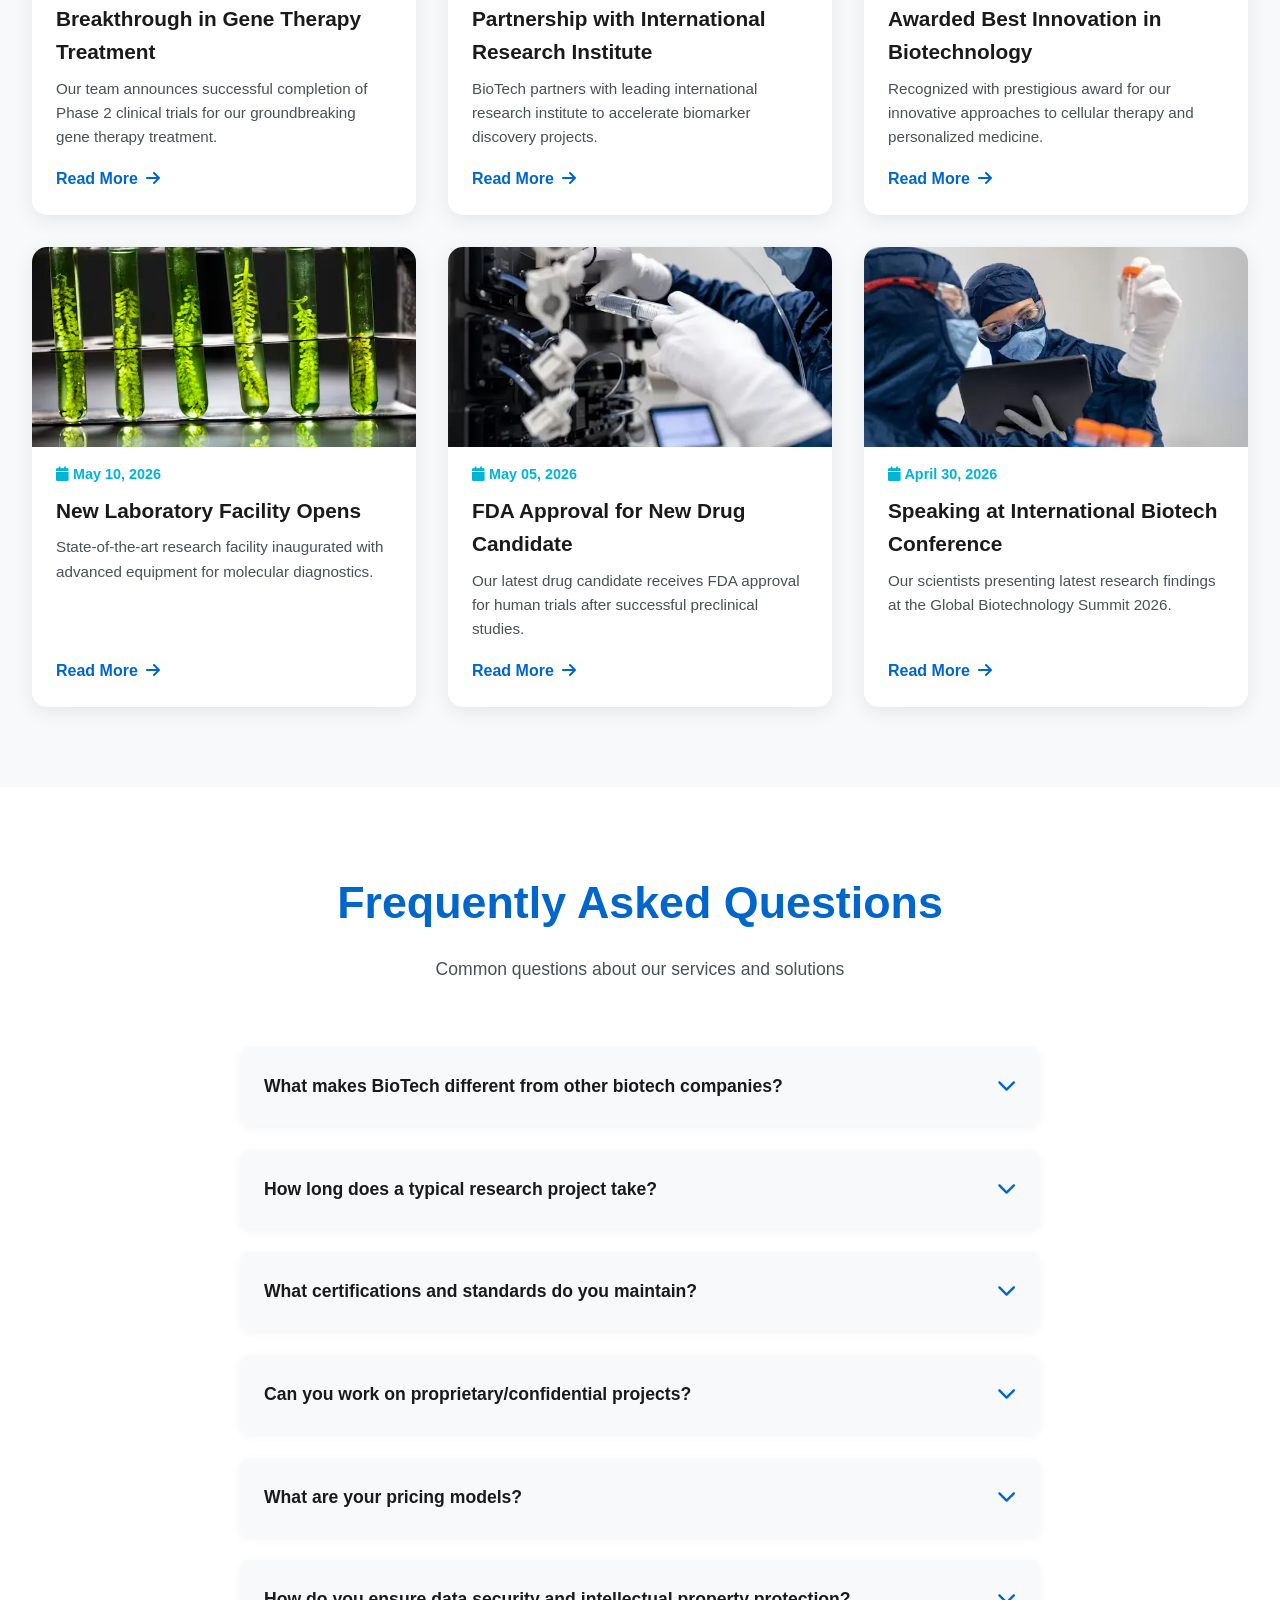
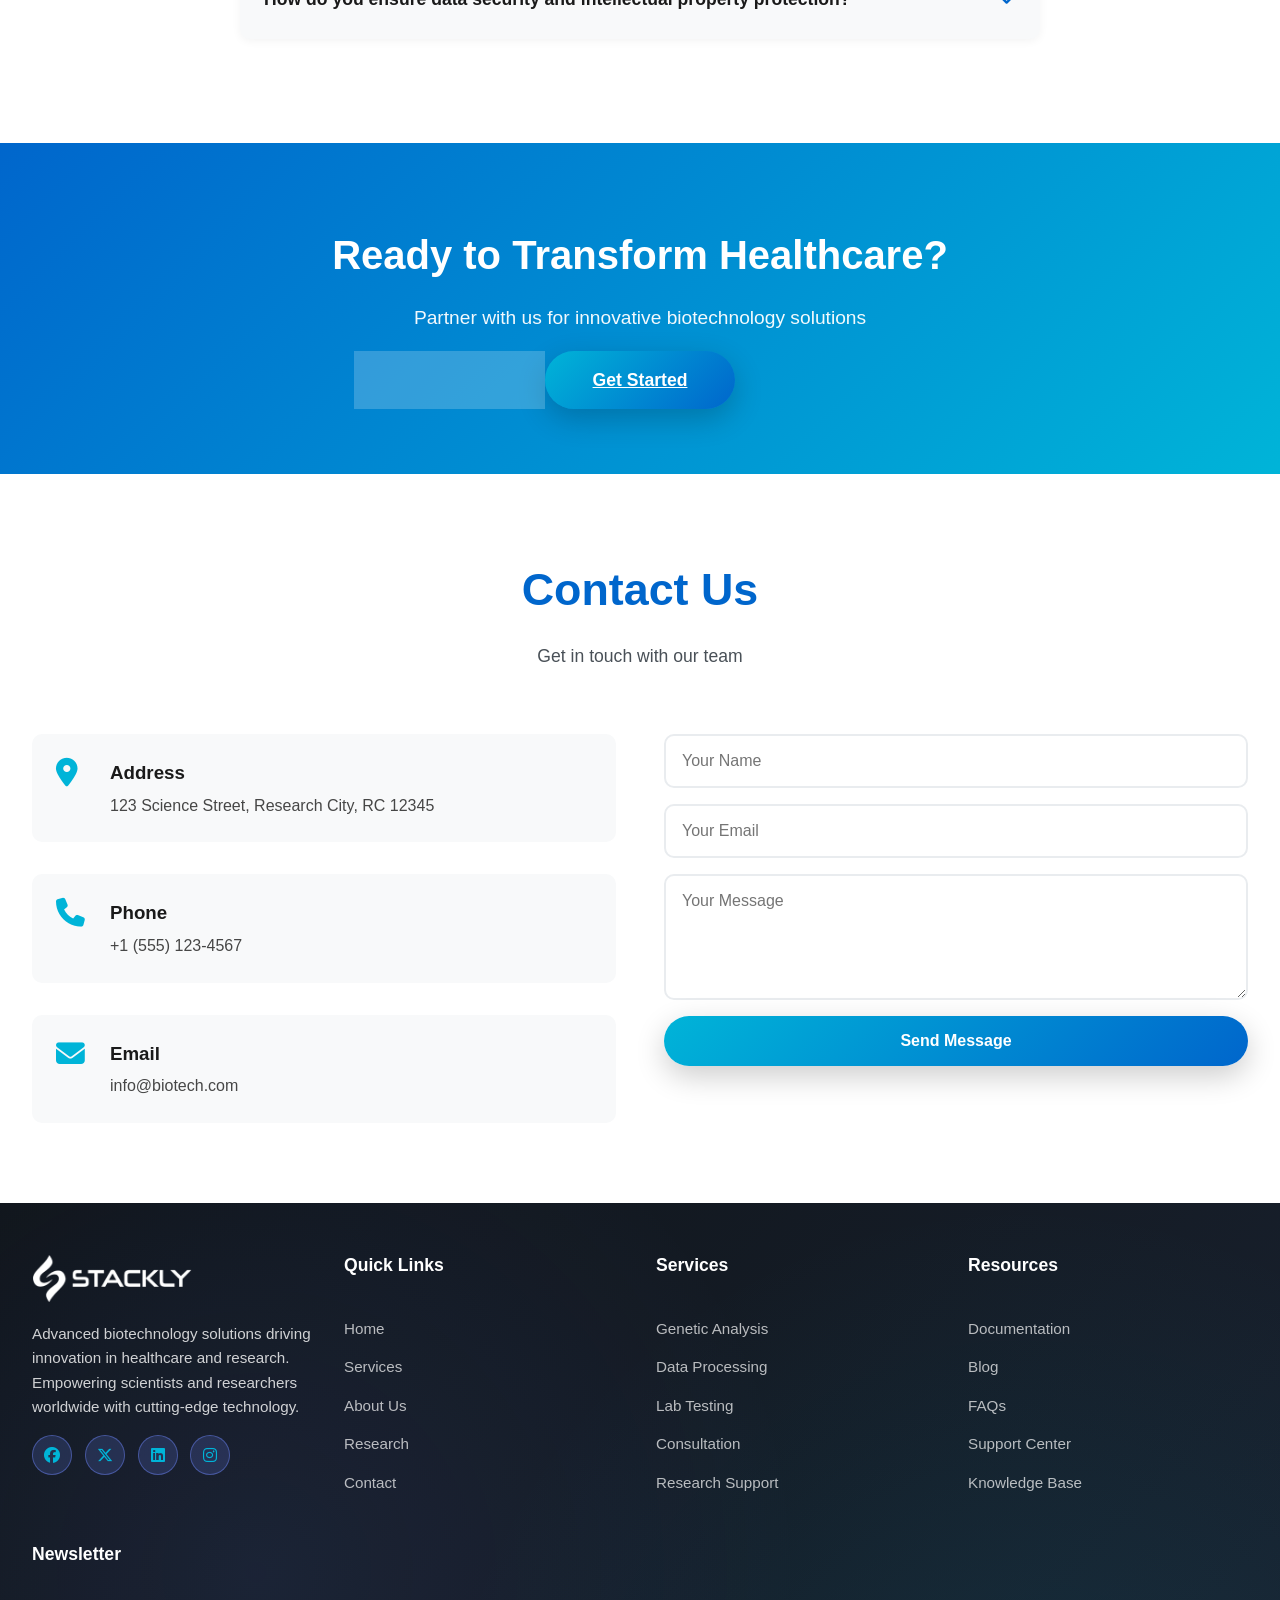
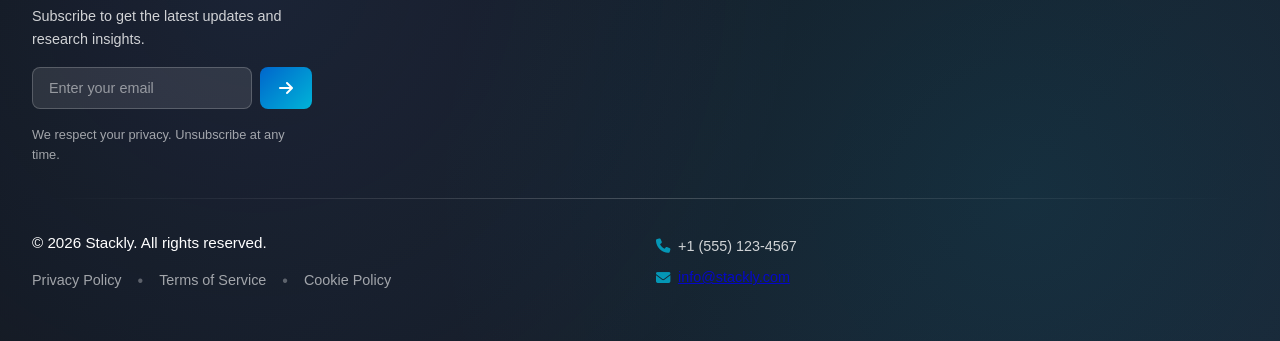
==== commit 1878bca4: "bug fix" ====
--- a/index.html
+++ b/index.html
@@ -836,11 +836,11 @@
                 <div class="footer-section">
                     <h3>Services</h3>
                     <ul class="footer-links">
-                        <li><a href="#services">Genetic Analysis</a></li>
-                        <li><a href="#services">Data Processing</a></li>
-                        <li><a href="#services">Lab Testing</a></li>
-                        <li><a href="#services">Consultation</a></li>
-                        <li><a href="#services">Research Support</a></li>
+                        <li><a href="404.html">Genetic Analysis</a></li>
+                        <li><a href="404.html">Data Processing</a></li>
+                        <li><a href="404.html">Lab Testing</a></li>
+                        <li><a href="404.html">Consultation</a></li>
+                        <li><a href="404.html">Research Support</a></li>
                     </ul>
                 </div>
 
@@ -848,11 +848,11 @@
                 <div class="footer-section">
                     <h3>Resources</h3>
                     <ul class="footer-links">
-                        <li><a href="#home">Documentation</a></li>
-                        <li><a href="#home">Blog</a></li>
-                        <li><a href="#home">FAQs</a></li>
-                        <li><a href="#contact">Support Center</a></li>
-                        <li><a href="#contact">Knowledge Base</a></li>
+                        <li><a href="404.html">Documentation</a></li>
+                        <li><a href="404.html">Blog</a></li>
+                        <li><a href="404.html">FAQs</a></li>
+                        <li><a href="404.html">Support Center</a></li>
+                        <li><a href="404.html">Knowledge Base</a></li>
                     </ul>
                 </div>
 
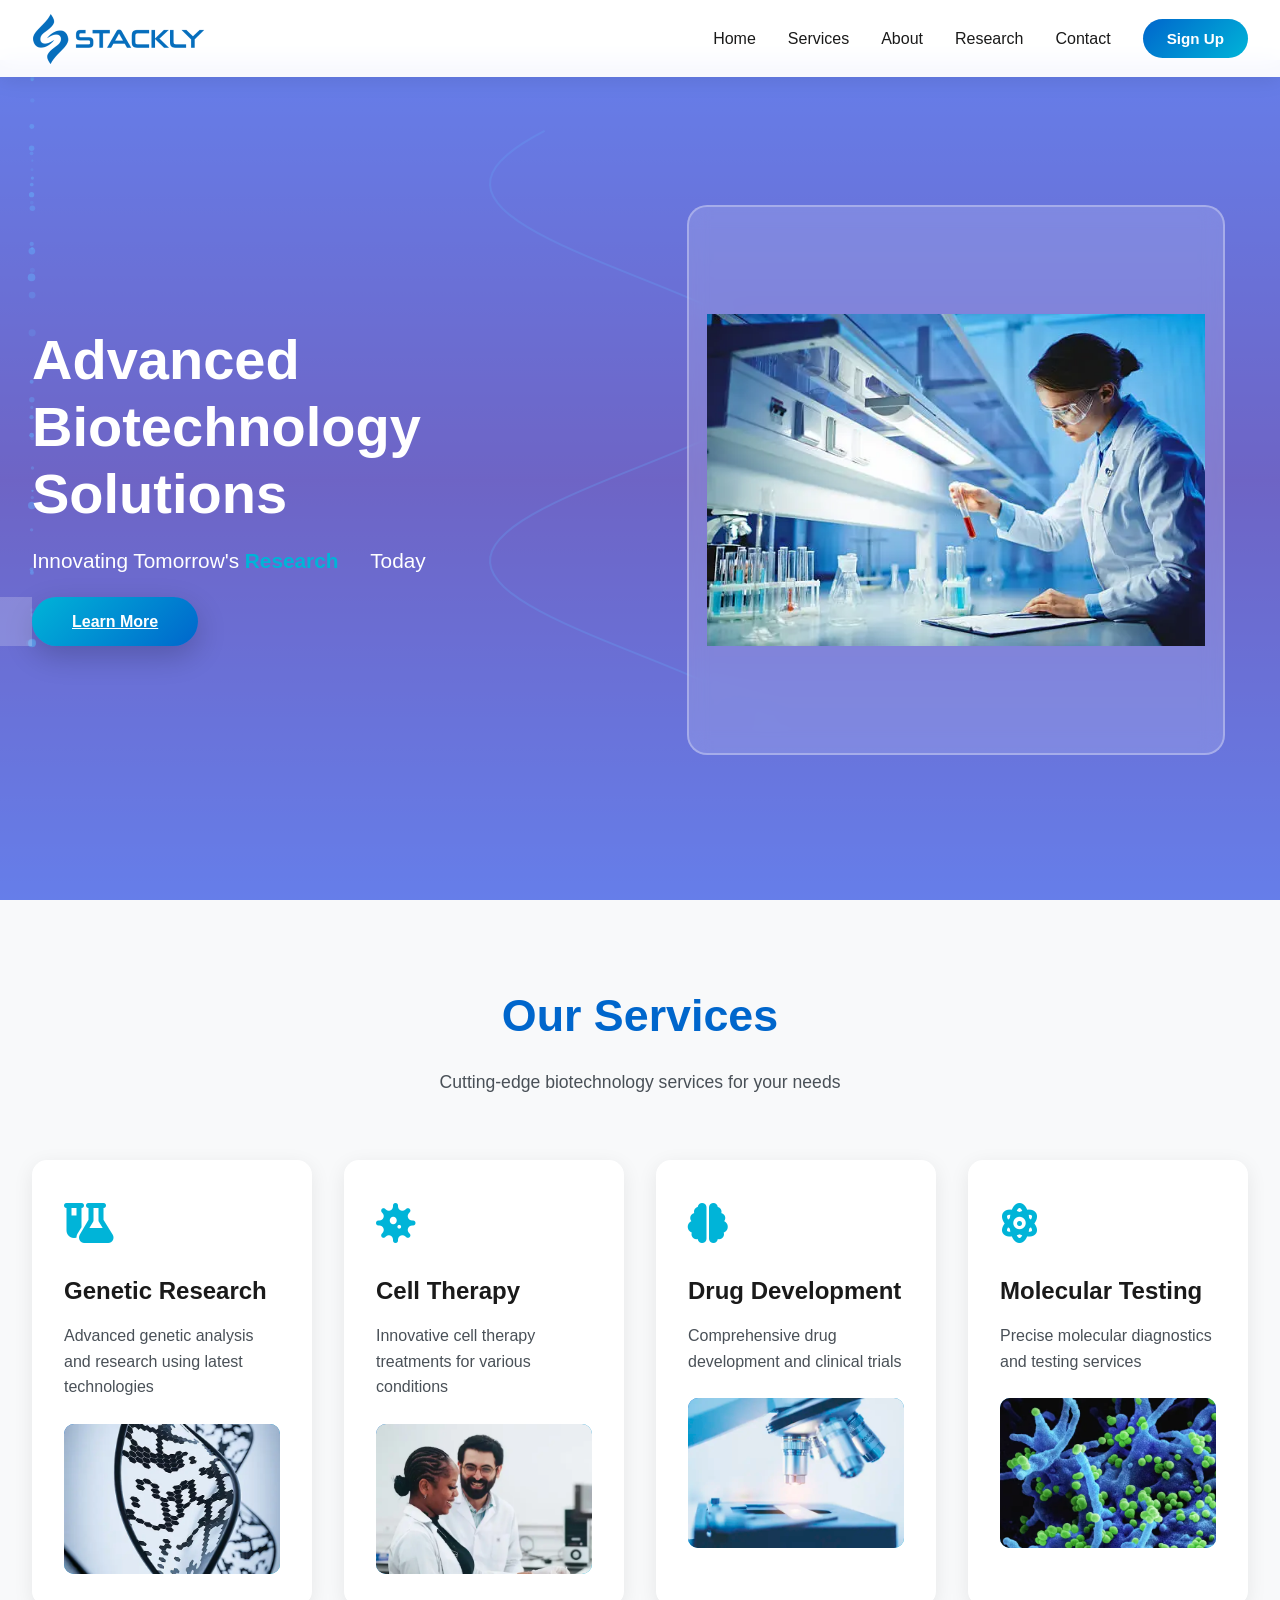
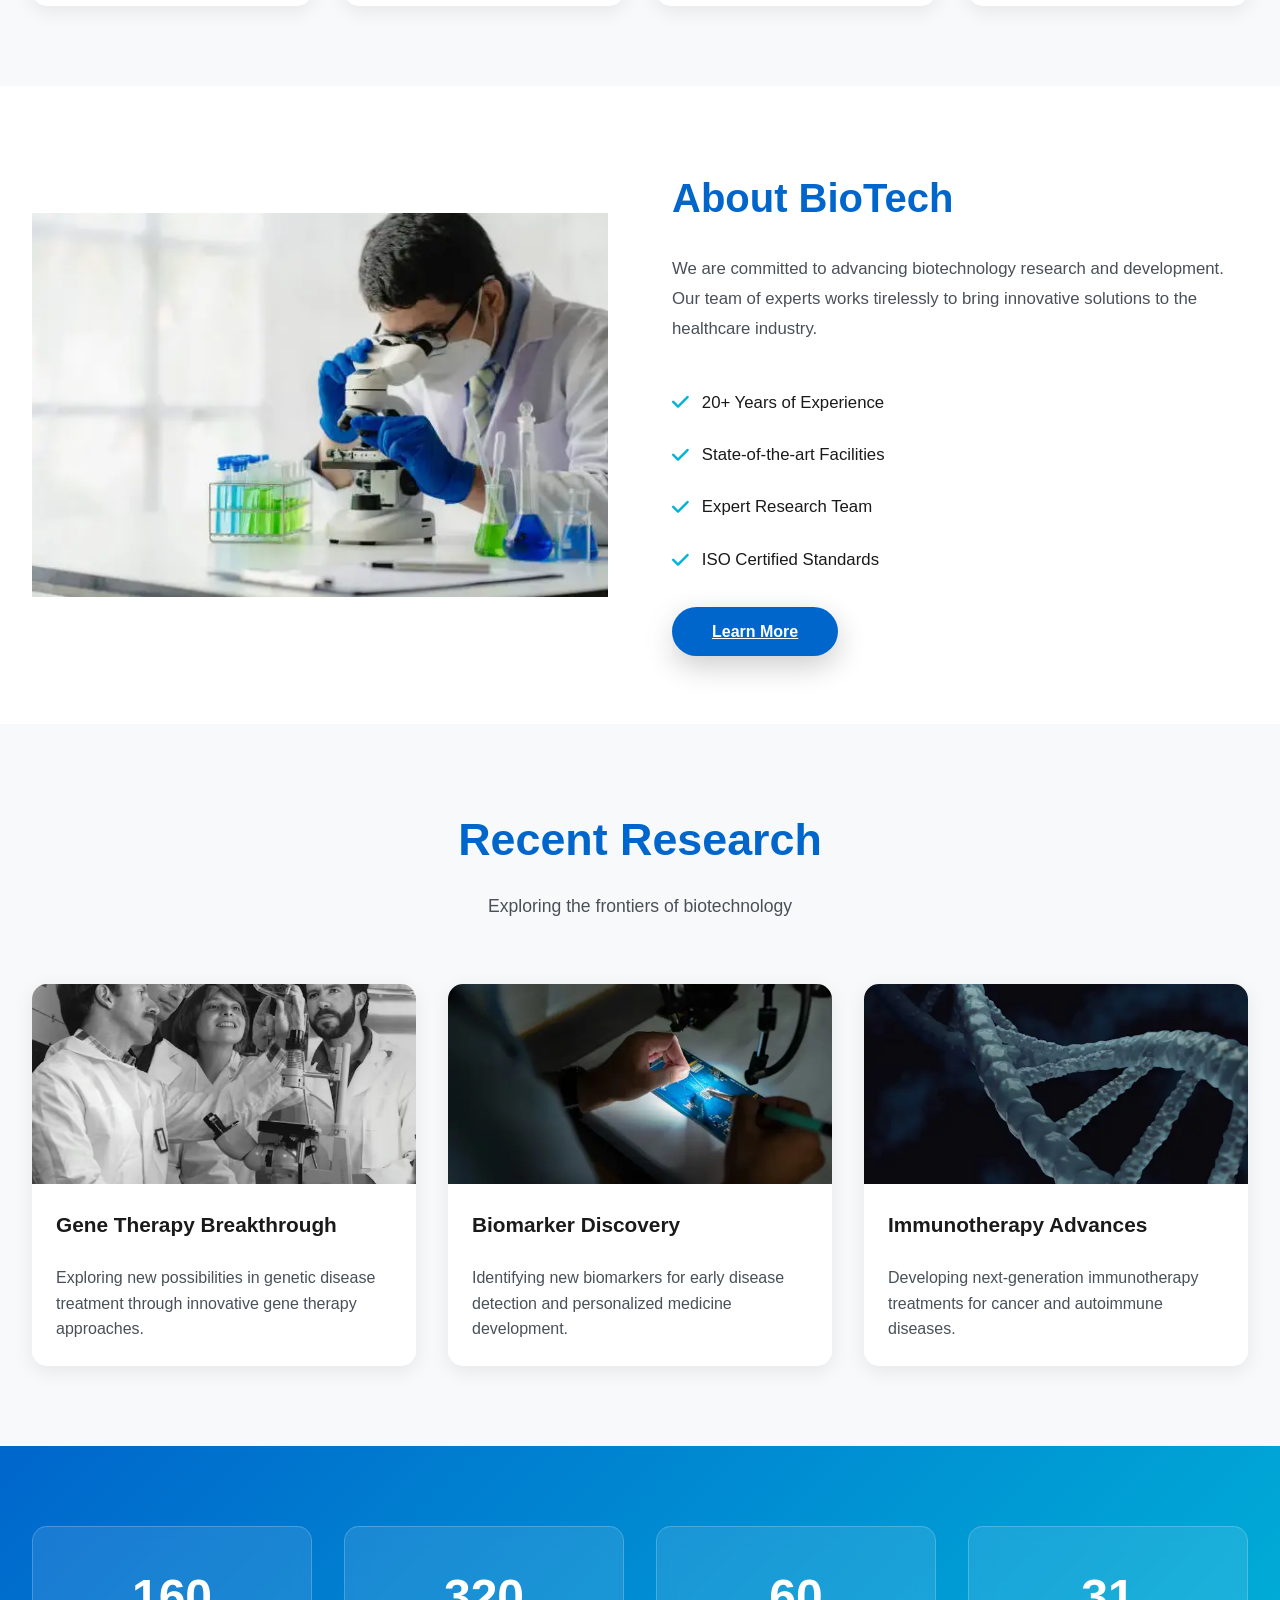
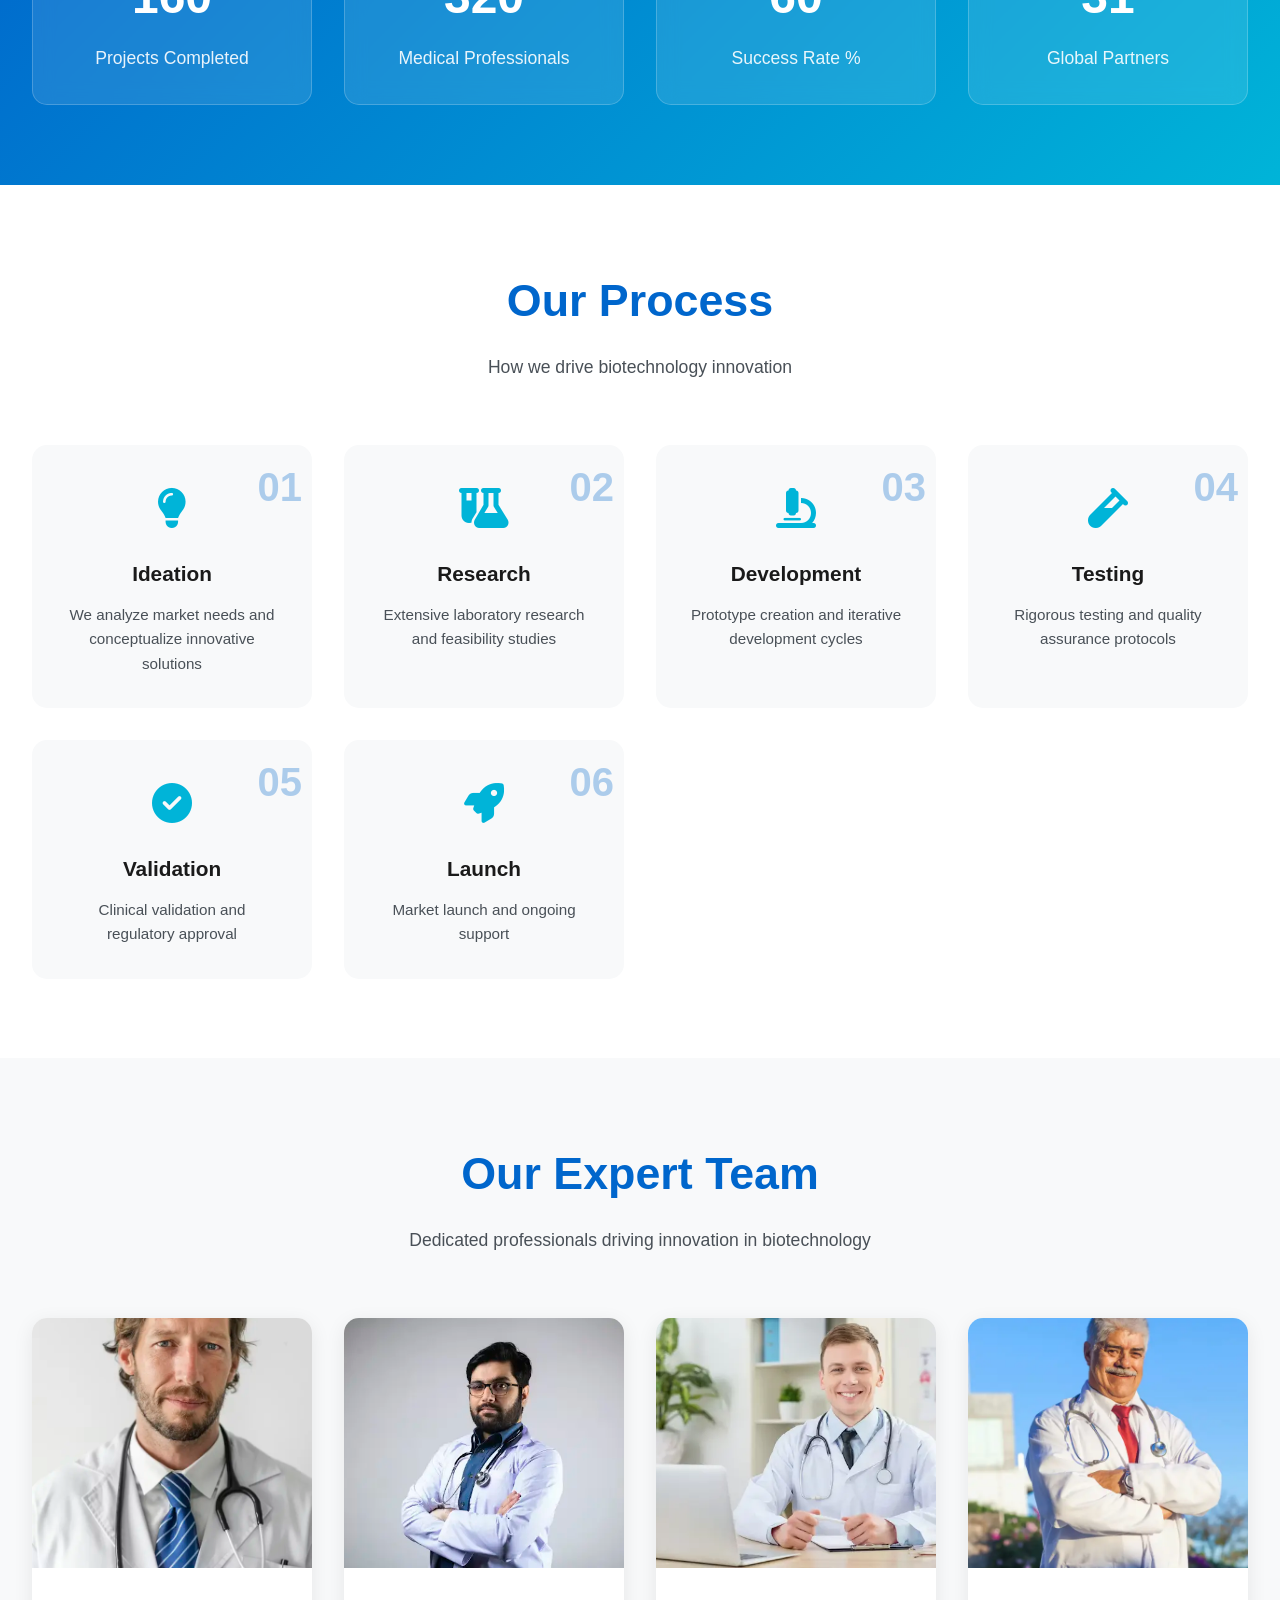
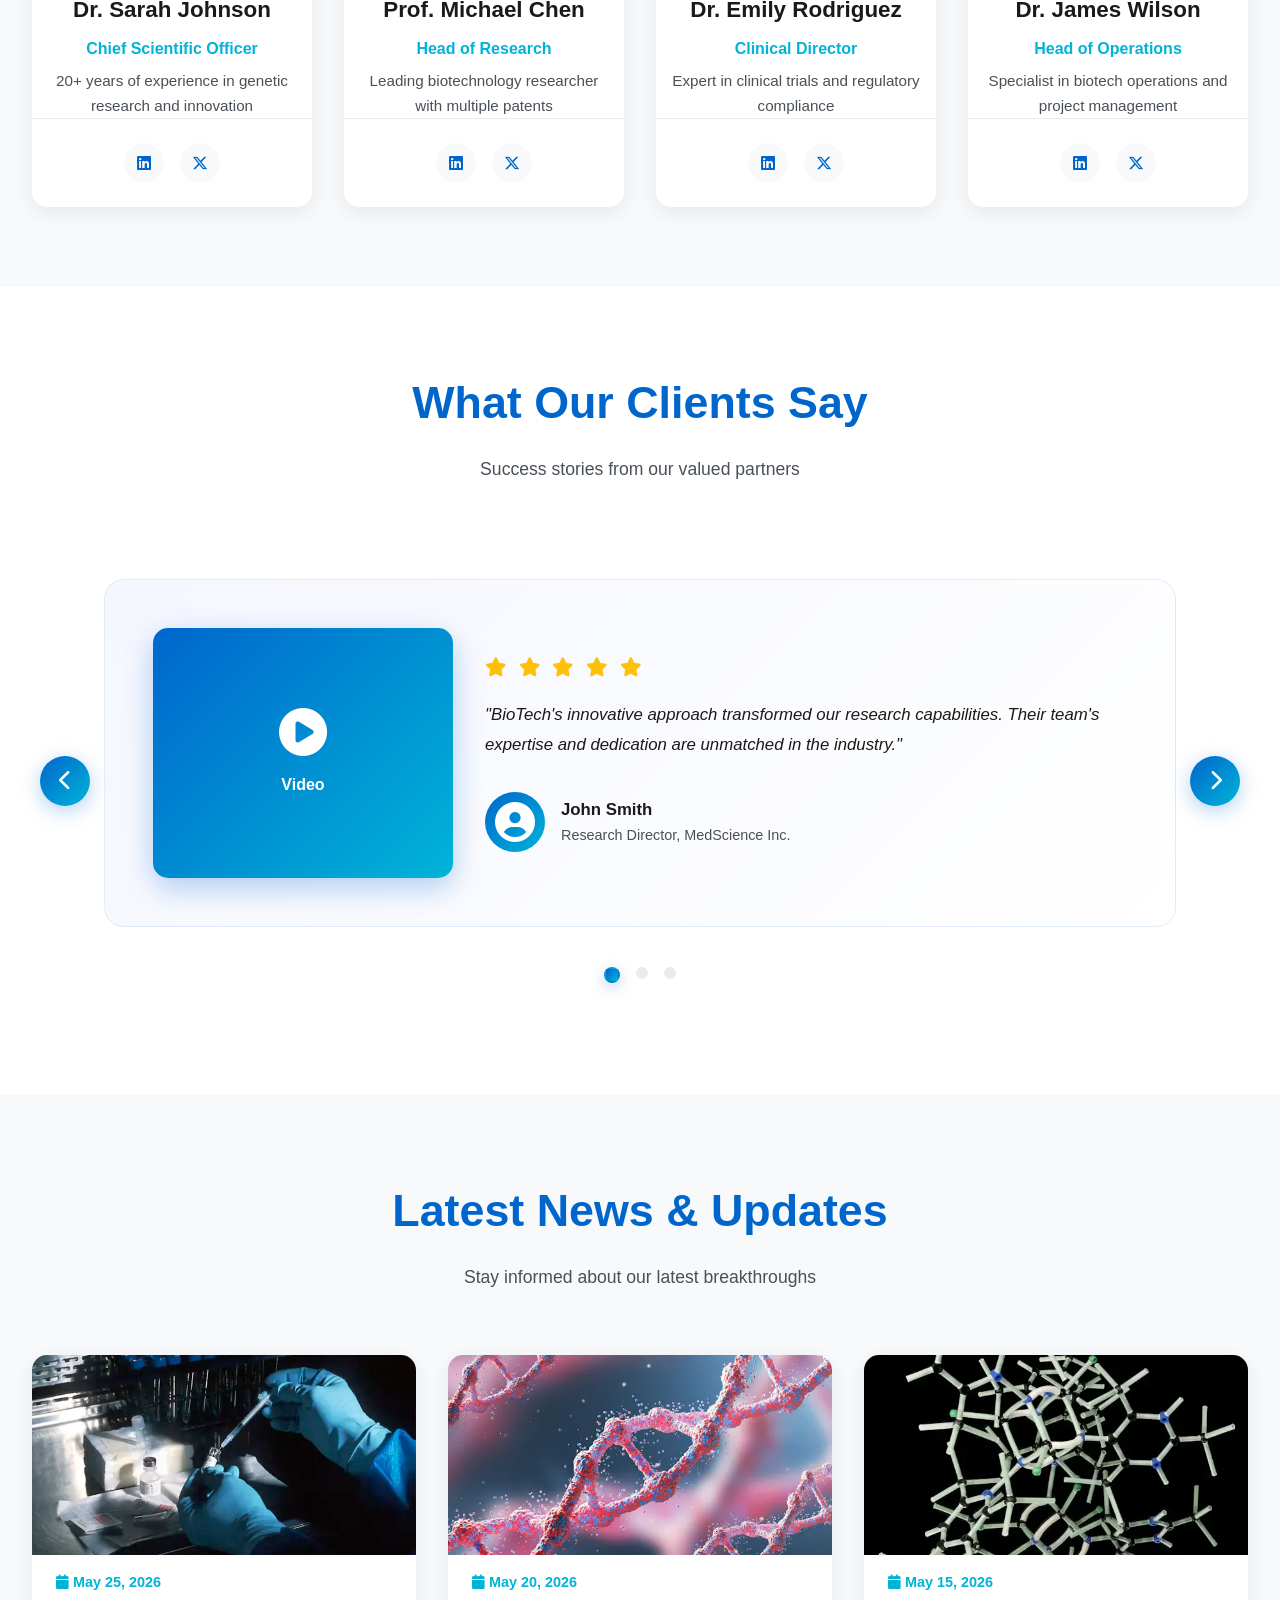
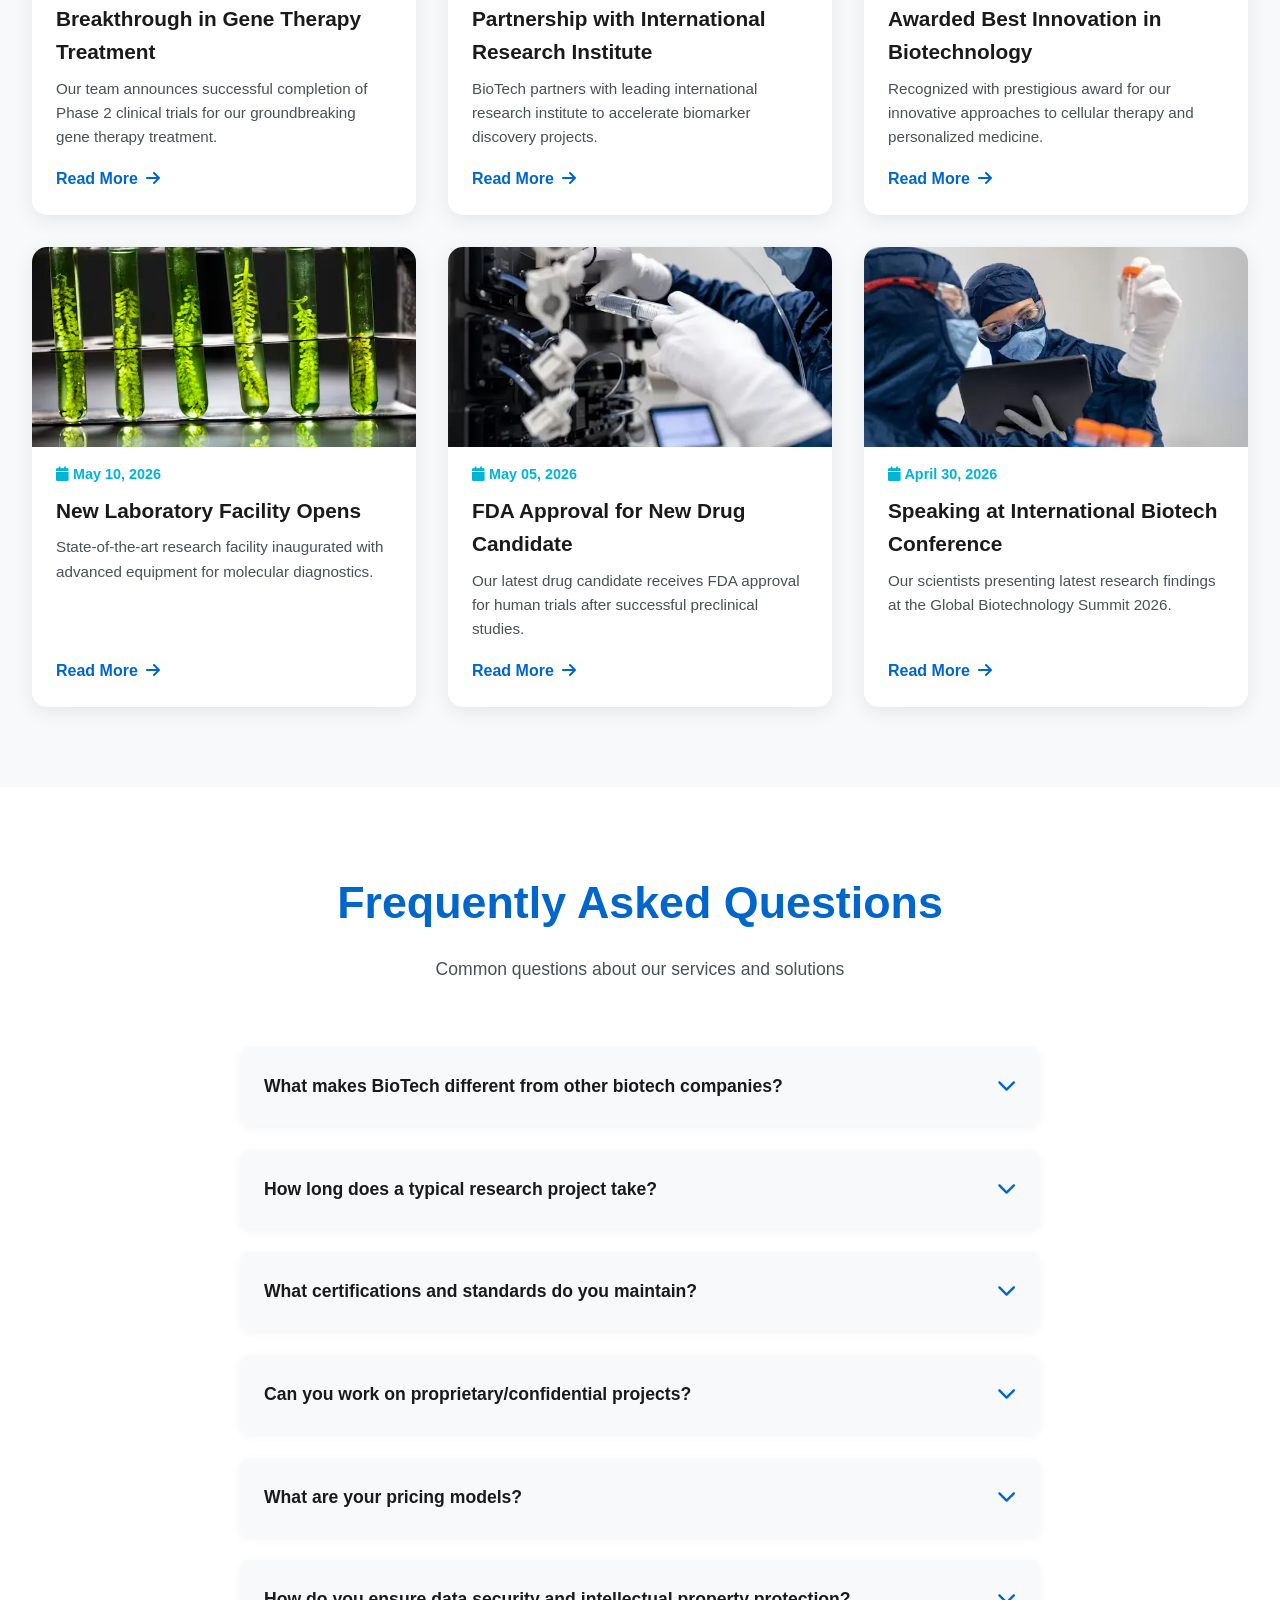
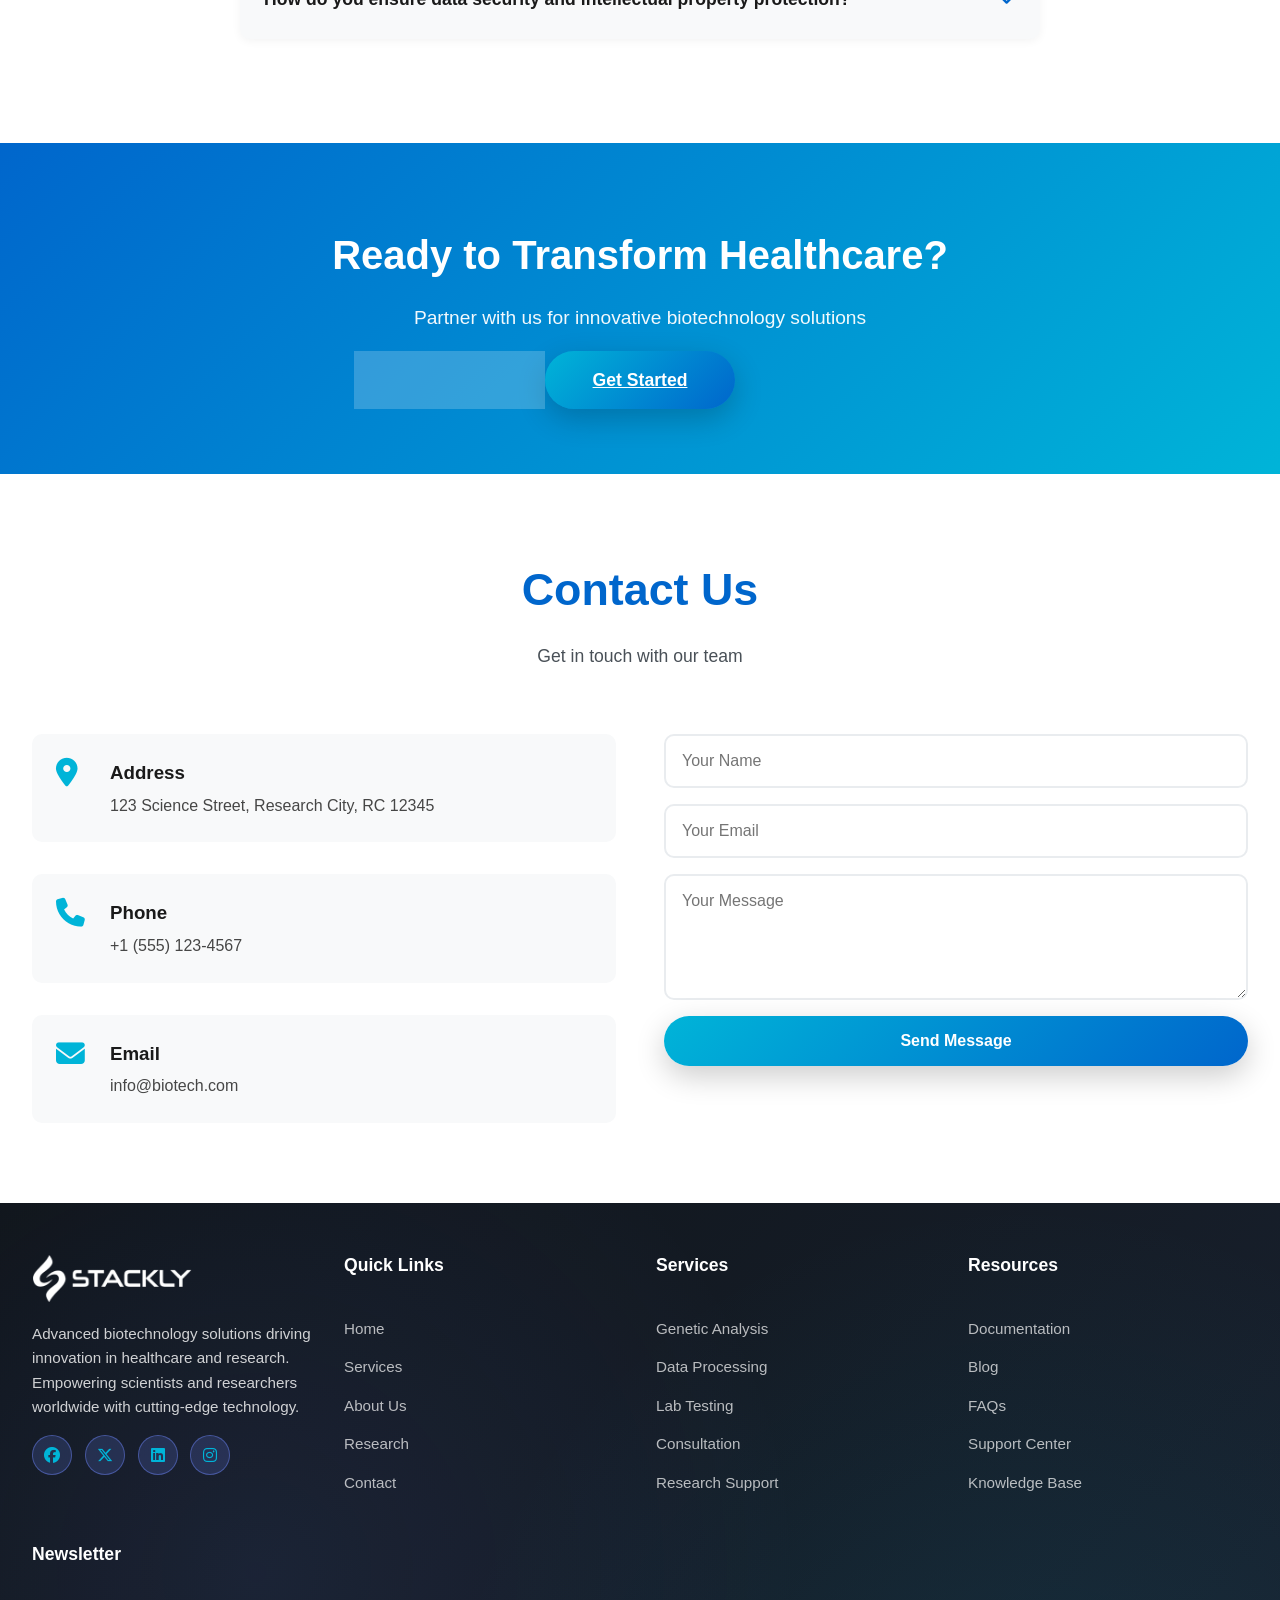
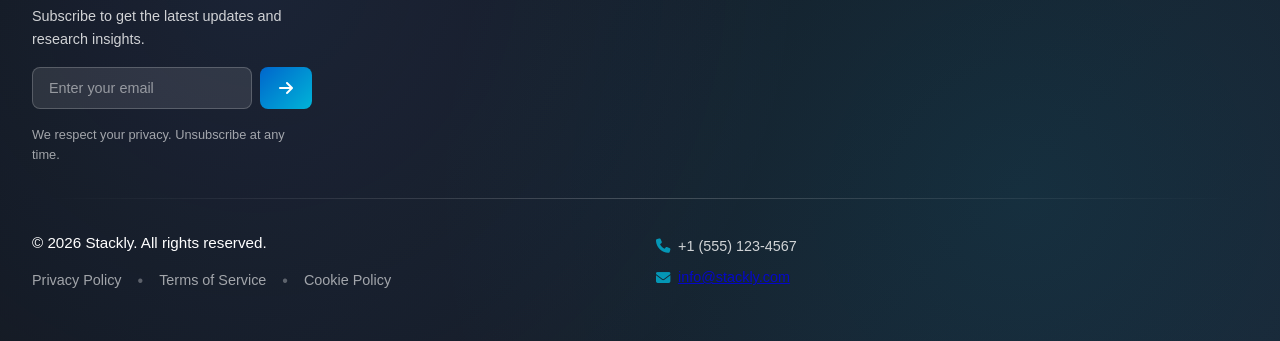
==== commit 74b92a8a: "bug fix" ====
--- a/index.html
+++ b/index.html
@@ -271,7 +271,7 @@
         <div class="hero-content">
             <h1 class="hero-title">Advanced Biotechnology Solutions</h1>
             <p class="hero-subtitle">Innovating Tomorrow's <span id="changingWord">Healthcare</span> Today</p>
-            <a href="#services" class="cta-button">Learn More</a>
+            <a href="404.html" class="cta-button">Learn More</a>
         </div>
         <div class="hero-image-placeholder">
             <div class="placeholder-box">
@@ -345,7 +345,7 @@
                     <li><i class="fas fa-check"></i> Expert Research Team</li>
                     <li><i class="fas fa-check"></i> ISO Certified Standards</li>
                 </ul>
-                <a href="#research" class="cta-button secondary">Learn More</a>
+                <a href="404.html" class="cta-button secondary">Learn More</a>
             </div>
         </div>
     </section>
@@ -742,7 +742,7 @@
         <div class="cta-content">
             <h2>Ready to Transform Healthcare?</h2>
             <p>Partner with us for innovative biotechnology solutions</p>
-            <a href="#contact" class="cta-button large">Get Started</a>
+            <a href="404.html" class="cta-button large">Get Started</a>
         </div>
     </section>
 
@@ -805,16 +805,16 @@
                         Empowering scientists and researchers worldwide with cutting-edge technology.
                     </p>
                     <div class="footer-socials">
-                        <a href="#" class="social-btn" title="Facebook">
+                        <a href="404.html" class="social-btn" title="Facebook">
                             <i class="fab fa-facebook"></i>
                         </a>
-                        <a href="#" class="social-btn" title="Twitter">
+                        <a href="404.html" class="social-btn" title="Twitter">
                             <i class="fab fa-x-twitter"></i>
                         </a>
-                        <a href="#" class="social-btn" title="LinkedIn">
+                        <a href="404.html" class="social-btn" title="LinkedIn">
                             <i class="fab fa-linkedin"></i>
                         </a>
-                        <a href="#" class="social-btn" title="Instagram">
+                        <a href="404.html" class="social-btn" title="Instagram">
                             <i class="fab fa-instagram"></i>
                         </a>
                     </div>
